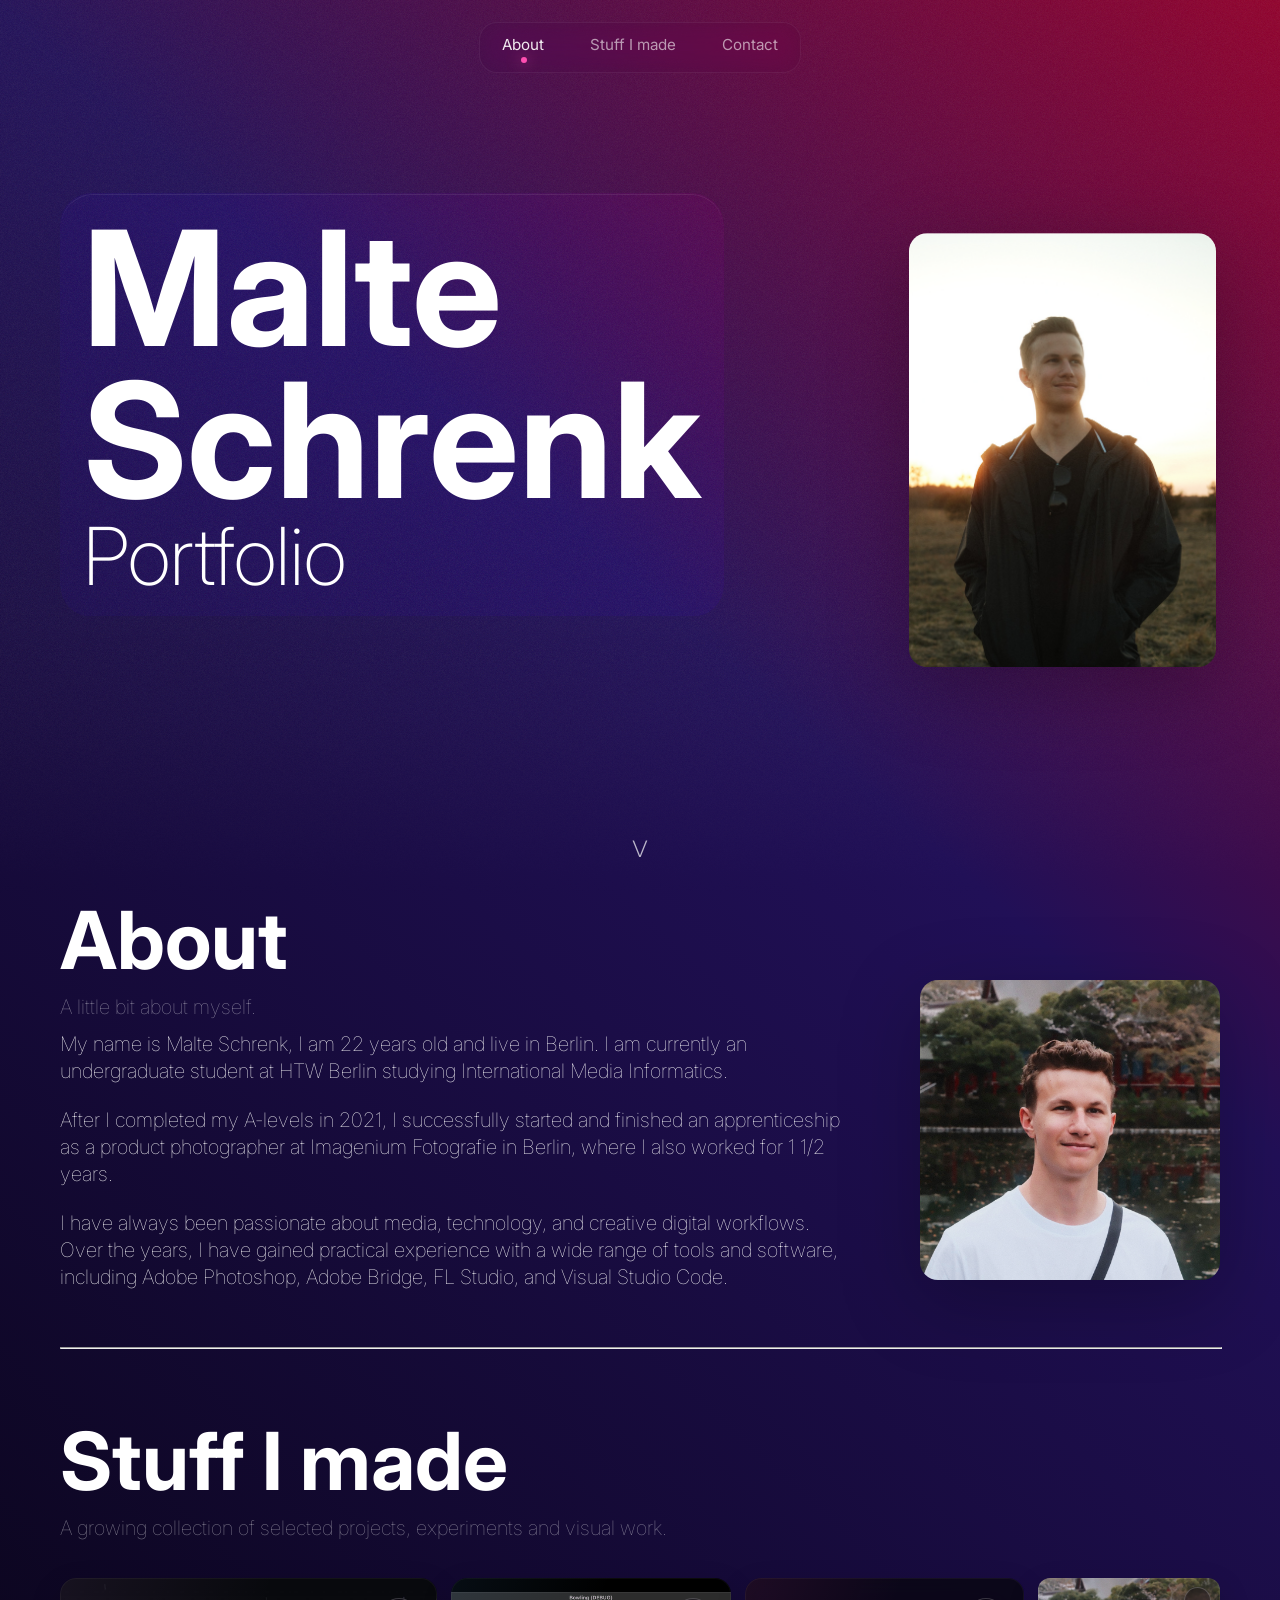
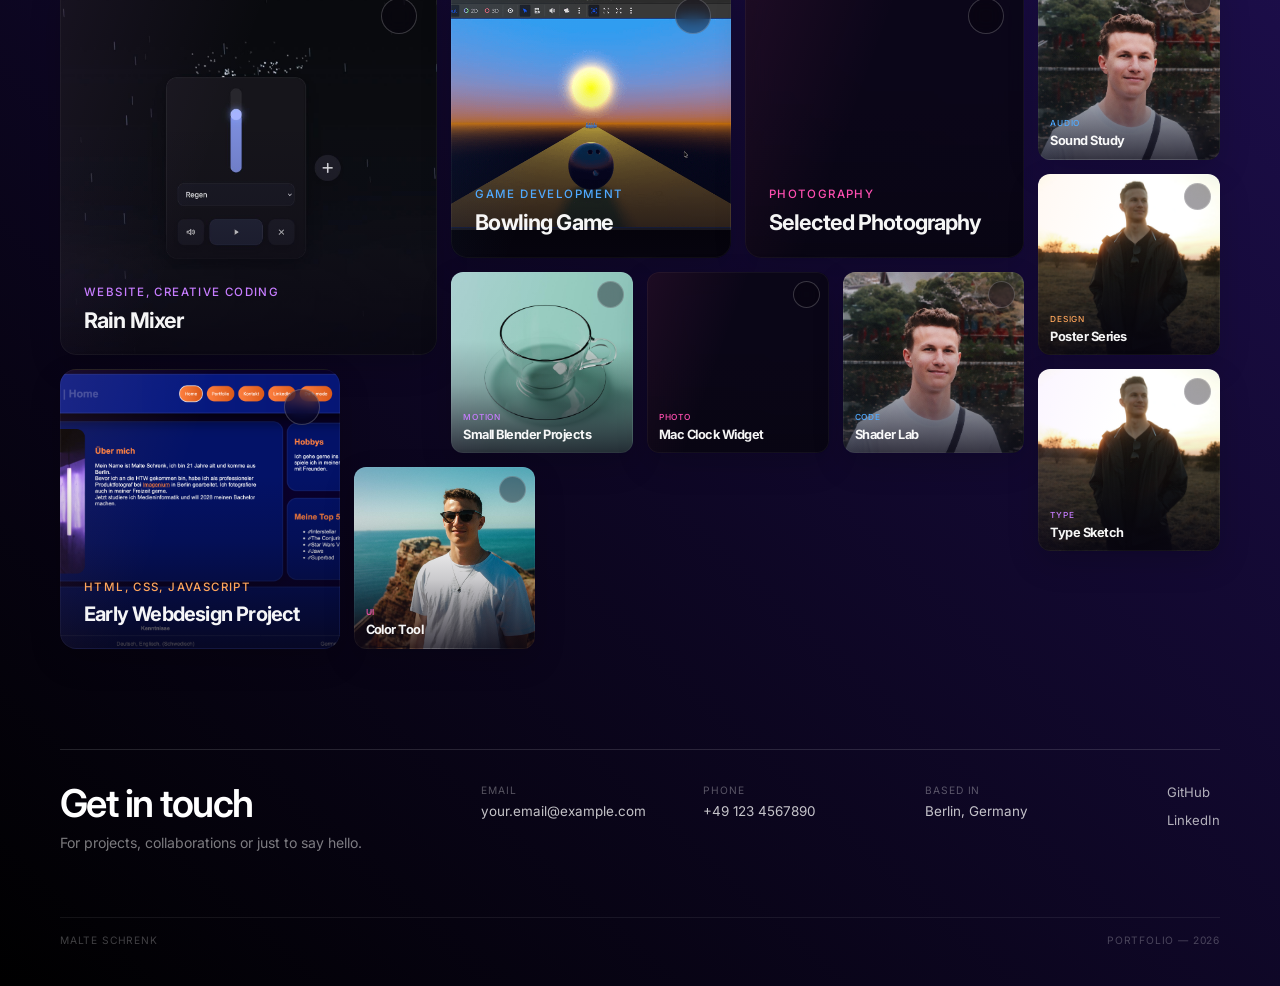
==== index.html @ 9de92edd "Update responsive portfolio and contact section" ====
<!DOCTYPE html>
<html lang="en">
<head>
    <meta charset="UTF-8">
    <meta name="viewport" content="width=device-width, initial-scale=1.0">
    <title>Malte Schrenk Portfolio</title>

    <link rel="preconnect" href="https://fonts.googleapis.com">
    <link rel="preconnect" href="https://fonts.gstatic.com" crossorigin>
    <link href="https://fonts.googleapis.com/css2?family=Inter:wght@100;200;300;400;500;700&amp;display=swap" rel="stylesheet">
    <link rel="stylesheet" href="portfoliostylesheet.css">

    <script src="https://unpkg.com/lucide@latest"></script>
    <script src="script.js" defer></script>
</head>

<body>
    <nav class="top-nav" aria-label="Main navigation">
        <a class="nav-link active" href="#about">About</a>
        <a class="nav-link" href="#work">Stuff I made</a>
        <a class="nav-link" href="#contact">Contact</a>
        <span class="nav-dot" aria-hidden="true"></span>
    </nav>
    <div class="box"></div>
    <div class="scroll-indicator">v</div>

    <header class="headliner">
        <h1>Malte Schrenk</h1>
        <h2>Portfolio</h2>
    </header>

    <main>
        <img class="hero-img" src="portfolioimage1.png" alt="Portrait of Malte Schrenk">

        <section id="about" class="about-section page-section">
            <div class="about-layout">
                <div class="about-content">
                    <h2 class="subHeadline">About</h2>
                    <div class="subtext">
                        A little bit about myself.
                    </div>

                    <div class="text">
                        <p>
                            My name is Malte Schrenk, I am 22 years old and live in Berlin. I am currently an undergraduate student at HTW Berlin studying International Media Informatics.
                        </p>

                        <p>
                            After I completed my A-levels in 2021, I successfully started and finished an apprenticeship as a product photographer at Imagenium Fotografie in Berlin, where I also worked for 1 1/2 years.
                        </p>

                        <p>
                            I have always been passionate about media, technology, and creative digital workflows. Over the years, I have gained practical experience with a wide range of tools and software, including Adobe Photoshop, Adobe Bridge, FL Studio, and Visual Studio Code.
                        </p>
                    </div>
                </div>

                <img class="subimg" src="portfolioimage2.png" alt="Another Portrait of Malte Schrenk" style="z-index: 999;">

            </div>
        </section>

        <section id="work" class="work-section page-section">
            <hr class="line">
            <div id="stuff-made" class="work-heading">
                <h2 class="subHeadline">Stuff I made</h2>
                <div class="subtext">
                    A growing collection of selected projects, experiments and visual work.
                </div>
            </div>

            <!--
                Add new panels by copying one article.
                data-importance controls the square size: featured uses 4x4 cells,
                standard and compact use 3x3 cells, micro uses 2x2.
                The project-image CSS variable sets the panel background. Separate gallery images in
                data-images with a | character. Matching per-image descriptions
                use data-captions in the same order. Optional links use data-link
                and data-link-label.
            -->
            <div class="project-grid" aria-label="Selected projects">
                <!-- USER PROJECT START: Rain Mixer -->
                <article class="project-panel project-panel--violet" data-importance="featured" tabindex="0" role="button" aria-haspopup="dialog"
                    data-title="Rain Mixer" data-category="Website, Creative Coding"
                    data-images="Projektfotos/rm1.gif|Projektfotos/rm2.png"
                    data-captions="Animated overview of the rain mixer interface.|The mixer controls for combining different ambient sound layers."
                    data-link="https://zuemmel.github.io/Rainmixer/"
                    data-link-label="Try it yourself"
                    style="--project-image: url('Projektfotos/rm3.jpg')"
                    data-detail="RainMixer is a web project I created to mix different rain and ambient sounds into personalized soundscapes. I added animated weather effects and a glass-inspired interface to create a relaxing atmosphere.
                                The project was developed with the help of AI and gave me the opportunity to experiment with web design, animations, and audio playback in the browser.">
                    <div class="project-panel__content">
                        <p class="project-panel__meta">Website, Creative Coding</p>
                        <h3>Rain Mixer</h3>
                    </div>
                    <span class="project-panel__open" aria-hidden="true"><i data-lucide="arrow-up-right"></i></span>
                </article>
                <!-- USER PROJECT END: Rain Mixer -->

                <!-- USER PROJECT START: Godot Bowling Game -->
                <article class="project-panel project-panel--blue" data-importance="standard" tabindex="0" role="button" aria-haspopup="dialog"
                    data-title="Godot Bowling Game" data-category="Game Development"
                    data-images="Projektfotos/bowling2.gif|Projektfotos/bowling3.png"
                    data-captions="The bowling prototype running in Godot.|A closer look at the scene, physics objects and environment."
                    style="--project-image: url('Projektfotos/bowling2.gif')"
                    data-detail="A small bowling game I created to get familiar with the basics of Godot, 3D physics, and GDScript. The project helped me understand how physics-based interactions work in a game engine and gave me some hands-on experience with basic game development.">
                    <div class="project-panel__content">
                        <p class="project-panel__meta">Game Development</p>
                        <h3>Bowling Game</h3>
                    </div>
                    <span class="project-panel__open" aria-hidden="true"><i data-lucide="arrow-up-right"></i></span>
                </article>
                <!-- USER PROJECT END: Godot Bowling Game -->

                <!-- USER PROJECT START: Selected Photography -->
                <article class="project-panel project-panel--rose" data-importance="standard" tabindex="0" role="button" aria-haspopup="dialog"
                    data-title="Photography" data-category="Photography"
                    data-images="projektfotos/foto1.jpg|projektfotos/foto2.jpg"
                    data-captions="Selected product photography from my professional work.|A second example showing a different lighting and retouching approach."
                    style="--project-image: url('projektfotos/foto1.jpg')"
                    data-detail="A collection of photographs I took during my apprenticeship and my time working as a full-time product photographer. The selection showcases some of my work and the experience I gained in product photography, lighting, and image editing.">
                    <div class="project-panel__content">
                        <p class="project-panel__meta">Photography</p>
                        <h3>Selected Photography</h3>
                    </div>
                    <span class="project-panel__open" aria-hidden="true"><i data-lucide="arrow-up-right"></i></span>
                </article>
                <!-- USER PROJECT END: Selected Photography -->

                <article class="project-panel project-panel--blue" data-importance="micro" tabindex="0" role="button" aria-haspopup="dialog"
                    data-title="Sound Study" data-category="Audio Experiment"
                    data-images="portfolioimage2.png|portfolioimage1.jpeg"
                    style="--project-image: url('portfolioimage2.png')"
                    data-detail="A short experimental study combining field recordings, layered textures and a minimal visual interface.">
                    <div class="project-panel__content">
                        <p class="project-panel__meta">Audio</p>
                        <h3>Sound Study</h3>
                    </div>
                    <span class="project-panel__open" aria-hidden="true"><i data-lucide="arrow-up-right"></i></span>
                </article>

                <article class="project-panel project-panel--warm" data-importance="micro" tabindex="0" role="button" aria-haspopup="dialog"
                    data-title="Poster Series" data-category="Graphic Design"
                    data-images="portfolioimage1 Kopie.jpeg|portfolioimage2.png"
                    style="--project-image: url('portfolioimage1 Kopie.jpeg')"
                    data-detail="A small poster series exploring bold typography, cropped photography and limited color palettes.">
                    <div class="project-panel__content">
                        <p class="project-panel__meta">Design</p>
                        <h3>Poster Series</h3>
                    </div>
                    <span class="project-panel__open" aria-hidden="true"><i data-lucide="arrow-up-right"></i></span>
                </article>

                <!-- USER PROJECT START: Small Blender Projects -->
                <article class="project-panel project-panel--violet" data-importance="micro" tabindex="0" role="button" aria-haspopup="dialog"
                    data-title="Small Blender Projects" data-category="Motion Design"
                    data-images="Projektfotos/blender1.jpg|Projektfotos/blender2.jpg"
                    data-captions="A glass cup study focused on modelling, materials and lighting.|A second Blender exercise created while learning the basic workflow."
                    style="--project-image: url('Projektfotos/blender1.jpg')"
                    data-detail="Two small projects I created by following YouTube tutorials to get familiar with Blender. I used them to learn the basics of 3D modeling, texturing, materials, and lighting, while gaining some first experience with rendering.">
                    <div class="project-panel__content">
                        <p class="project-panel__meta">Motion</p>
                        <h3>Small Blender Projects</h3>
                    </div>
                    <span class="project-panel__open" aria-hidden="true"><i data-lucide="arrow-up-right"></i></span>
                </article>
                <!-- USER PROJECT END: Small Blender Projects -->

                <!-- USER PROJECT START: Mac Clock Widget -->
                <article class="project-panel project-panel--rose" data-importance="micro" tabindex="0" role="button" aria-haspopup="dialog"
                    data-title="Mac Clock Widget" data-category="Coding"
                    data-images="projektfotos/pixelwidget2.gif"
                    style="--project-image: url('projektfotos/pixelwidget1.png')"
                    data-detail="A small project I started because I wanted a custom desktop clock instead of the standard macOS widget. I used AI assistance to help with most of the coding and focused mainly on customizing the design and functionality to my preferences.">
                    <div class="project-panel__content">
                        <p class="project-panel__meta">Photo</p>
                        <h3>Mac Clock Widget</h3>
                    </div>
                    <span class="project-panel__open" aria-hidden="true"><i data-lucide="arrow-up-right"></i></span>
                </article>
                <!-- USER PROJECT END: Mac Clock Widget -->

                <!-- USER PROJECT START: Early Webdesign Project -->
                <article class="project-panel project-panel--warm" data-importance="compact" tabindex="0" role="button" aria-haspopup="dialog"
                    data-title="Photography" data-category="Photography · Retouching"
                    data-images="Projektfotos/wd1.png|Projektfotos/wd2.png|Projektfotos/wd3.png"
                    data-captions="Basic HTML Website, with little Design.|Added CSS for custom Buttons, Background, Fonts and Colors.|Added Javasript Integration to include a search Bar."
                    style="--project-image: url('Projektfotos/wd3.png')"
                    data-detail="One of my first web development projects, which I used to learn the basics of HTML, CSS, and JavaScript. I started with a simple HTML page, gradually added styling with CSS, and later introduced interactive elements using JavaScript.

Looking back at the different versions shows how my understanding of web development developed over time.">
                    <div class="project-panel__content">
                        <p class="project-panel__meta">HTML, CSS, JavaScript</p>
                        <h3>Early Webdesign Project</h3>
                    </div>
                    <span class="project-panel__open" aria-hidden="true"><i data-lucide="arrow-up-right"></i></span>
                </article>
                <!-- USER PROJECT END: Early Webdesign Project -->

                <article class="project-panel project-panel--blue" data-importance="micro" tabindex="0" role="button" aria-haspopup="dialog"
                    data-title="Shader Lab" data-category="Creative Coding"
                    data-images="portfolioimage2.png|6E0D20AF-79F3-4D46-B801-9B73711D1D72.JPG"
                    style="--project-image: url('portfolioimage2.png')"
                    data-detail="Small real-time visual experiments with color, noise and procedural movement.">
                    <div class="project-panel__content"><p class="project-panel__meta">Code</p><h3>Shader Lab</h3></div>
                    <span class="project-panel__open" aria-hidden="true"><i data-lucide="arrow-up-right"></i></span>
                </article>

                <article class="project-panel project-panel--violet" data-importance="micro" tabindex="0" role="button" aria-haspopup="dialog"
                    data-title="Type Sketch" data-category="Typography"
                    data-images="portfolioimage1 Kopie.jpeg|portfolioimage1.png"
                    style="--project-image: url('portfolioimage1 Kopie.jpeg')"
                    data-detail="A quick typographic study exploring scale, spacing and expressive letterforms.">
                    <div class="project-panel__content"><p class="project-panel__meta">Type</p><h3>Type Sketch</h3></div>
                    <span class="project-panel__open" aria-hidden="true"><i data-lucide="arrow-up-right"></i></span>
                </article>

                <article class="project-panel project-panel--rose" data-importance="micro" tabindex="0" role="button" aria-haspopup="dialog"
                    data-title="Color Tool" data-category="Interface Experiment"
                    data-images="6E0D20AF-79F3-4D46-B801-9B73711D1D72.JPG|portfolioimage2.png"
                    style="--project-image: url('6E0D20AF-79F3-4D46-B801-9B73711D1D72.JPG')"
                    data-detail="A compact interface experiment for generating and comparing color combinations.">
                    <div class="project-panel__content"><p class="project-panel__meta">UI</p><h3>Color Tool</h3></div>
                    <span class="project-panel__open" aria-hidden="true"><i data-lucide="arrow-up-right"></i></span>
                </article>
            </div>
        </section>

        <dialog class="project-dialog" aria-labelledby="dialog-title">
            <button class="project-dialog__close" type="button" aria-label="Close project details">
                <i data-lucide="x"></i>
            </button>
            <div class="project-dialog__scroll">
                <div class="project-gallery">
                    <img class="project-gallery__image" src="" alt="">
                    <button class="project-gallery__button project-gallery__button--previous" type="button" aria-label="Previous image">
                        <i data-lucide="chevron-left"></i>
                    </button>
                    <button class="project-gallery__button project-gallery__button--next" type="button" aria-label="Next image">
                        <i data-lucide="chevron-right"></i>
                    </button>
                    <span class="project-gallery__counter" aria-live="polite"></span>
                </div>
                <p class="project-gallery__caption" aria-live="polite" hidden></p>
                <p class="project-dialog__meta"></p>
                <h2 id="dialog-title"></h2>
                <p class="project-dialog__description"></p>
                <a class="project-dialog__link" href="#" target="_blank" rel="noopener noreferrer" hidden>
                    <span>View project</span>
                    <i data-lucide="arrow-up-right"></i>
                </a>
                <div class="project-dialog__footer">
                    <span>Project details</span>
                    <span class="project-dialog__mark">MS — 2026</span>
                </div>
            </div>
        </dialog>

        <section id="contact" class="contact-section page-section">
            <footer class="contact-footer">
                <div class="contact-footer__intro">
                    <h2>Get in touch</h2>
                    <p>For projects, collaborations or just to say hello.</p>
                </div>

                <div class="contact-footer__details">
                    <!-- Replace the following email address and phone number. -->
                    <a href="mailto:your.email@example.com">
                        <small>Email</small>
                        <span>your.email@example.com</span>
                    </a>
                    <a href="tel:+491234567890">
                        <small>Phone</small>
                        <span>+49 123 4567890</span>
                    </a>
                    <div>
                        <small>Based in</small>
                        <span>Berlin, Germany</span>
                    </div>
                </div>

                <div class="contact-footer__socials">
                    <a href="https://github.com/zuemmel" target="_blank" rel="noopener noreferrer">
                        <i data-lucide="github"></i>
                        GitHub
                    </a>
                    <!-- Replace the placeholder URL with your LinkedIn profile. -->
                    <a href="https://www.linkedin.com/in/your-profile/" target="_blank" rel="noopener noreferrer">
                        <i data-lucide="linkedin"></i>
                        LinkedIn
                    </a>
                </div>

                <div class="contact-footer__bottom">
                    <span>Malte Schrenk</span>
                    <span>Portfolio — 2026</span>
                </div>
            </footer>
        </section>

    </main>
    <script>
        lucide.createIcons();
    </script>
</body>
</html>
---- portfoliostylesheet.css ----
html{
    overscroll-behavior-y: none;
}

body{
    margin: 0;
    padding: 0;
    min-height: 200vh;
    overflow-x: hidden;

    display: flex;
    flex-direction: column;

    font-family: 'Inter', sans-serif;

    background: #000000;
    background: linear-gradient(
        42deg,
        rgba(0, 0, 0, 1) 0%,
        rgba(33, 16, 87, 1) 69%,
        rgba(143, 0, 43, 1) 100%
    );
}

img{
    max-width: 100%;
    height: auto;
}

/* ---------- Typography ---------- */
h1{
    width: min-content;
    margin: 0;

    font-size: 10rem;
    font-weight: 700;
    line-height: 0.95;
}

h2{
    margin: 0;
    padding: 0;

    font-size: 5rem;
    font-weight: 200;
    line-height: 1;
}

/* ---------- Top Navigation ---------- */
.top-nav{
    position: fixed;
    top: 22px;
    left: 50%;
    z-index: 200;

    display: flex;
    align-items: center;
    gap: 46px;

    padding: 12px 22px 18px 22px;
    border-radius: 18px;

    background: rgba(10,10,20,0.08);
    border: 1px solid rgba(255,255,255,0.06);
    backdrop-filter: blur(14px) saturate(120%);
    -webkit-backdrop-filter: blur(14px) saturate(120%);

    transform: translateX(-50%);
}

.nav-link{
    position: relative;

    color: rgba(255,255,255,0.58);
    text-decoration: none;
    font-size: 0.95rem;
    font-weight: 400;

    transition: color 0.25s ease;
}

.nav-link:hover,
.nav-link.active{
    color: rgba(255,255,255,0.92);
}

.nav-dot{
    position: absolute;
    left: 0;
    bottom: 9px;

    width: 6px;
    height: 6px;
    border-radius: 50%;

    background: #ff4fb1;
    box-shadow: 0 0 14px rgba(255,79,177,0.70);

    transform: translateX(var(--dot-x, 0px));
    transition: transform 0.35s cubic-bezier(.2,.8,.2,1);
}

.page-section{
    scroll-margin-top: 130px;
}

/* ---------- Background Box ---------- */
.box{
    position: relative;
    z-index: 1;

    width: 100%;
    min-width: 0;
    height: 100vh;
    box-sizing: border-box;
    overflow: hidden;

    display: flex;
    align-items: center;
    justify-content: flex-end;

    padding: 0 60px;
    color: white;

    -webkit-mask-image: linear-gradient(
        to bottom,
        black 0%,
        black 68%,
        rgba(0,0,0,0.75) 80%,
        rgba(0,0,0,0.35) 91%,
        transparent 100%
    );

    mask-image: linear-gradient(
        to bottom,
        black 0%,
        black 68%,
        rgba(0,0,0,0.75) 80%,
        rgba(0,0,0,0.35) 91%,
        transparent 100%
    );
}

.box::after{
    content: "";
    position: absolute;
    inset: 0;
    pointer-events: none;

    background-image: url("data:image/svg+xml,%3Csvg viewBox='0 0 300 300' xmlns='http://www.w3.org/2000/svg'%3E%3Cfilter id='noiseFilter'%3E%3CfeTurbulence type='fractalNoise' baseFrequency='1.35' numOctaves='4' stitchTiles='stitch'/%3E%3C/filter%3E%3Crect width='100%25' height='100%25' filter='url(%23noiseFilter)'/%3E%3C/svg%3E");
    background-size: 240px 240px;

    opacity: 0.08;
    mix-blend-mode: overlay;
    filter: contrast(135%) brightness(115%);
}

/* ---------- Hero Image ---------- */
.hero-img{
    position: fixed;
    right: 5%;
    top: 50%;
    z-index: 8;

    width: min(600px, 24vw);
    height: auto;
    border-radius: 18px;

    opacity: var(--imageOpacity, 1);
    box-shadow: 0 20px 80px rgba(0,0,0,0.25);

    transform: translateY(-50%);
    pointer-events: none;
}

.subimg{
    width: min(300px, 28vw);
    height: auto;
    margin-top: 80px;
    margin-right: 60px;

    border-radius: 18px;
    box-shadow: 0 20px 80px rgba(0,0,0,0.25);
}

/* ---------- Headline ---------- */
.headliner{
    position: fixed;
    left: 60px;
    top: 45vh;
    z-index: 100;

    display: flex;
    flex-direction: column;

    width: fit-content;
    margin: 0;
    padding: 18px 22px 20px 22px;
    overflow: hidden;
    isolation: isolate;

    color: rgba(255,255,255,1);
    font-size: 500%;
    font-weight: bold;

    background: rgba(10,10,20,0);
    border: 1px solid rgba(255,255,255,0);
    border-radius: 32px;
    clip-path: inset(0 round 32px);

    backdrop-filter: blur(0px) saturate(120%);
    -webkit-backdrop-filter: blur(0px) saturate(120%);

    box-shadow:
        0 18px 60px rgba(0,0,0,0),
        inset 0 1px 0 rgba(255,255,255,0);

    opacity: 1;
    transform: translateY(-50%) scale(1);
    transform-origin: top left;
    will-change: transform;

    transition:
        background 0.35s ease,
        border 0.35s ease,
        box-shadow 0.35s ease,
        border-radius 0.35s ease,
        backdrop-filter 0.35s ease,
        -webkit-backdrop-filter 0.35s ease;
}

.headliner h1,
.headliner h2{
    text-shadow: none;
}

.headliner.scrolled{
    background: rgba(10,10,20,0.08);
    border: 1px solid rgba(255,255,255,0.06);
    border-radius: 32px;
    backdrop-filter: blur(14px) saturate(120%);
    -webkit-backdrop-filter: blur(14px) saturate(120%);
    box-shadow: none;
}

.headliner::before{
    content: "";
    position: absolute;
    inset: 0;
    border-radius: inherit;
    pointer-events: none;
    box-shadow: inset 0 1px 0 rgba(255,255,255,0.08);
}

/* ---------- About Section ---------- */
.about-layout{
    display: flex;
    align-items: flex-start;
    justify-content: space-between;
    gap: 4rem;
}

.about-content{
    flex: 1;
}

.text,
.subtext{
    position: relative;
    z-index: 1;

    max-width: 1150px;
    margin-left: 60px;

    color: rgba(255,255,255,1);
    font-size: 20px;
    font-weight: lighter;
    line-height: 1.35;
}

.subtext{
    margin-top: -8px;
    margin-bottom: 10px;
    opacity: 0.5;
}

.text p{
    margin: 0 0 22px 0;
}

.text p:last-child{
    margin-bottom: 0;
}

.subHeadline{
    position: relative;

    margin-left: 60px;
    margin-bottom: 22px;
    padding-bottom: 0;

    color: rgba(255,255,255,1);
    font-weight: bold;
}

.line{
    width: calc(100% - 120px);
    margin: 56px 60px 0 60px;
    color: rgba(255,255,255,0.32);
}

.scroll-indicator{
    position: absolute;
    bottom: 35px;
    left: 50%;
    z-index: 20;

    color: rgba(255,255,255,0.7);
    font-size: 2rem;
    font-weight: 200;

    opacity: var(--arrowOpacity, 1);
    transform: translateX(-50%);
    pointer-events: none;

    animation: floatArrow 2s ease-in-out infinite;
    transition: opacity 0.25s ease;
}

/* ---------- Category Buttons ---------- */
.work-heading{
    margin-top: 72px;
}

.project-grid{
    position: relative;
    z-index: 20;

    display: grid;
    grid-template-columns: repeat(12, minmax(0, 1fr));
    grid-auto-flow: dense;
    grid-auto-rows: 1fr;
    gap: 14px;

    margin: 36px 60px 72px 60px;
}

.project-panel{
    --panel-accent: 199, 125, 255;
    --project-position: center;

    position: relative;
    isolation: isolate;
    overflow: hidden;

    display: flex;
    flex-direction: column;
    justify-content: space-between;

    aspect-ratio: 1 / 1;
    min-width: 0;
    padding: 24px;
    box-sizing: border-box;
    border: 0;
    border-radius: 16px;

    color: rgba(255,255,255,0.96);
    background-image:
        linear-gradient(to top, rgba(8,5,18,0.78) 0%, rgba(8,5,18,0.2) 38%, transparent 62%),
        var(--project-image);
    background-color: rgba(10,7,20,0.9);
    background-position: center, var(--project-position);
    background-size: cover;
    background-repeat: no-repeat;
    box-shadow:
        0 12px 32px rgba(0,0,0,0.16),
        inset 0 0 0 1px rgba(255,255,255,0.045);
    backdrop-filter: blur(18px) saturate(130%);
    -webkit-backdrop-filter: blur(18px) saturate(130%);
    cursor: pointer;

    transition: transform 0.3s cubic-bezier(.2,.8,.2,1), box-shadow 0.3s ease;
}

.project-panel::before{
    content: "";
    position: absolute;
    z-index: -1;
    inset: 0;
    background: linear-gradient(110deg, rgba(var(--panel-accent),0.08), transparent 42%);
    opacity: 1;
    transform: none;
    transition: transform 0.5s cubic-bezier(.2,.8,.2,1);
}

.project-panel::after{
    display: none;
}

.project-panel:hover,
.project-panel:focus-visible{
    outline: none;
    transform: translateY(-6px);
    box-shadow:
        0 18px 42px rgba(0,0,0,0.24),
        inset 0 0 0 1px rgba(255,255,255,0.08);
}

.project-panel:hover::before,
.project-panel:focus-visible::before{
    transform: none;
}

.project-panel[data-importance="featured"]{
    grid-column: span 4;
    grid-row: span 4;
    padding: 24px;
}

.project-panel[data-importance="standard"]{
    grid-column: span 3;
    grid-row: span 3;
}

.project-panel[data-importance="compact"]{
    grid-column: span 3;
    grid-row: span 3;
}

.project-panel[data-importance="micro"]{
    grid-column: span 2;
    grid-row: span 2;
    padding: 12px;
    border-radius: 12px;
}

.project-panel[data-importance="micro"] .project-panel__meta{
    display: block;
    margin-bottom: 6px;
    font-size: clamp(0.52rem, 0.62vw, 0.66rem);
    letter-spacing: 0.09em;
}

.project-panel[data-importance="micro"] h3{
    max-width: calc(100% - 8px);
    font-size: clamp(0.78rem, 1vw, 1.05rem);
    line-height: 1.05;
}

.project-panel[data-importance="micro"] .project-panel__open{
    top: 9px;
    right: 9px;
    width: 25px;
    height: 25px;
}

.project-panel[data-importance="micro"] .project-panel__open svg{
    width: 13px;
    height: 13px;
}

.project-panel--blue{ --panel-accent: 80, 170, 255; }
.project-panel--rose{ --panel-accent: 255, 79, 177; }
.project-panel--warm{ --panel-accent: 255, 166, 92; }

.project-panel__top,
.project-panel__open{
    display: flex;
    align-items: center;
    justify-content: space-between;
}

.project-panel__icon{
    display: grid;
    place-items: center;
    width: 48px;
    height: 48px;
    border: 1px solid rgba(255,255,255,0.13);
    border-radius: 15px;
    background: rgba(0,0,0,0.13);
}

.project-panel__icon svg{
    width: 23px;
    color: rgb(var(--panel-accent));
    stroke-width: 1.7;
}

.project-panel__index{
    align-self: flex-start;
    color: rgba(255,255,255,0.35);
    font-size: 0.75rem;
    letter-spacing: 0.14em;
}

.project-panel__content{
    position: relative;
    z-index: 2;
    margin-top: auto;
}

.project-panel__meta{
    margin: 0 0 10px 0;
    color: rgb(var(--panel-accent));
    font-size: 0.72rem;
    font-weight: 500;
    letter-spacing: 0.12em;
    text-transform: uppercase;
}

.project-panel h3{
    max-width: 700px;
    margin: 0;
    font-size: clamp(1.35rem, 1.65vw, 2.2rem);
    line-height: 1.02;
    letter-spacing: -0.04em;
}

.project-panel[data-importance="compact"] h3{
    font-size: clamp(1.25rem, 1.5vw, 1.85rem);
}

.project-panel__description{
    max-width: 560px;
    margin: 10px 0 0 0;
    color: rgba(255,255,255,0.62);
    font-size: 1rem;
    line-height: 1.45;
    display: -webkit-box;
    overflow: hidden;
    -webkit-box-orient: vertical;
    -webkit-line-clamp: 2;
}

.project-panel__open{
    position: absolute;
    z-index: 2;
    right: 20px;
    top: 20px;
    justify-content: center;
    gap: 8px;
    margin-top: 0;
    width: 34px;
    height: 34px;
    border: 1px solid rgba(255,255,255,0.2);
    border-radius: 50%;
    background: rgba(8,5,18,0.38);
    backdrop-filter: blur(8px);
    color: rgba(255,255,255,0.7);
    font-size: 0.85rem;
}

.project-panel__open svg{
    width: 17px;
    height: 17px;
    transition: transform 0.25s ease;
}

.project-panel:hover .project-panel__open svg{
    transform: translate(3px,-3px);
}

/* ---------- Project Detail Dialog ---------- */
.project-dialog{
    width: min(820px, calc(100% - 40px));
    max-height: none;
    padding: 22px;
    box-sizing: border-box;
    border: 1px solid rgba(255,255,255,0.18);
    border-radius: 28px;
    color: white;
    background: rgba(18,12,35,0.9);
    box-shadow: 0 30px 100px rgba(0,0,0,0.55), inset 0 1px 0 rgba(255,255,255,0.1);
    backdrop-filter: blur(28px) saturate(135%);
    -webkit-backdrop-filter: blur(28px) saturate(135%);
    overflow: visible;
}

.project-dialog[open]{
    animation: dialogIn 0.25s cubic-bezier(.2,.8,.2,1);
}

.project-dialog::backdrop{
    background: rgba(0,0,0,0.68);
    backdrop-filter: blur(7px);
}

.project-dialog__scroll{
    max-height: calc(92vh - 44px);
    overflow-y: auto;
    overscroll-behavior: contain;
    scrollbar-width: thin;
    scrollbar-color: rgba(255,255,255,0.2) transparent;
}

.project-dialog__close{
    position: fixed;
    top: 24px;
    right: 24px;
    z-index: 10;
    display: grid;
    place-items: center;
    width: 42px;
    height: 42px;
    padding: 0;
    border: 1px solid rgba(255,255,255,0.12);
    border-radius: 50%;
    color: white;
    background: rgba(18,12,35,0.82);
    box-shadow: 0 10px 30px rgba(0,0,0,0.28), inset 0 0 0 1px rgba(255,255,255,0.05);
    backdrop-filter: blur(16px);
    -webkit-backdrop-filter: blur(16px);
    cursor: pointer;
}

.project-dialog__close svg{ width: 20px; }

.project-gallery{
    position: relative;
    isolation: isolate;
    overflow: hidden;
    aspect-ratio: 16 / 9;
    margin-bottom: 28px;
    border-radius: 18px;
    background: rgba(0,0,0,0.28);
}

.project-gallery::before{
    content: "";
    position: absolute;
    z-index: -1;
    inset: -20px;
    background-image: var(--gallery-image);
    background-position: center;
    background-size: cover;
    filter: blur(18px) brightness(0.62);
    transform: scale(1.08);
}

.project-gallery__image{
    position: relative;
    z-index: 1;
    width: 100%;
    height: 100%;
    display: block;
    object-fit: contain;
    background: transparent;
}

.project-gallery__button{
    position: absolute;
    z-index: 2;
    top: 50%;
    display: grid;
    place-items: center;
    width: 42px;
    height: 42px;
    padding: 0;
    border: 1px solid rgba(255,255,255,0.2);
    border-radius: 50%;
    color: white;
    background: rgba(10,8,20,0.64);
    backdrop-filter: blur(10px);
    cursor: pointer;
    transform: translateY(-50%);
}

.project-gallery__button--previous{ left: 14px; }
.project-gallery__button--next{ right: 14px; }
.project-gallery__button svg{ width: 20px; }

.project-gallery__counter{
    position: absolute;
    z-index: 2;
    right: 14px;
    bottom: 14px;
    padding: 7px 10px;
    border-radius: 20px;
    color: rgba(255,255,255,0.85);
    background: rgba(10,8,20,0.64);
    backdrop-filter: blur(10px);
    font-size: 0.75rem;
}

.project-dialog__meta{
    margin: 0 26px 12px 4px;
    color: #c77dff;
    font-size: 0.75rem;
    letter-spacing: 0.12em;
    text-transform: uppercase;
}

.project-gallery__caption{
    margin: -14px 4px 26px 4px;
    color: rgba(255,255,255,0.58);
    font-size: 0.9rem;
    font-weight: 300;
    line-height: 1.5;
}

.project-gallery__caption[hidden]{
    display: none;
}

.project-dialog h2{
    margin: 0 4px 18px 4px;
    font-size: clamp(2.2rem, 5vw, 3.8rem);
    font-weight: 700;
    letter-spacing: -0.05em;
}

.project-dialog__description{
    margin: 0 4px;
    color: rgba(255,255,255,0.7);
    font-size: 1.08rem;
    line-height: 1.65;
}

.project-dialog__link{
    display: inline-flex;
    align-items: center;
    gap: 8px;
    margin: 24px 4px 0 4px;
    padding: 11px 15px;
    border-radius: 12px;
    color: white;
    background: rgba(255,255,255,0.08);
    box-shadow: inset 0 0 0 1px rgba(255,255,255,0.12);
    text-decoration: none;
    font-size: 0.88rem;
    transition: background 0.2s ease, transform 0.2s ease;
}

.project-dialog__link[hidden]{
    display: none;
}

.project-dialog__link:hover,
.project-dialog__link:focus-visible{
    background: rgba(255,255,255,0.14);
    transform: translateY(-2px);
}

.project-dialog__link svg{
    width: 16px;
    height: 16px;
}

.project-dialog__footer{
    display: flex;
    justify-content: space-between;
    margin: 34px 4px 4px 4px;
    padding-top: 18px;
    border-top: 1px solid rgba(255,255,255,0.1);
    color: rgba(255,255,255,0.35);
    font-size: 0.72rem;
    letter-spacing: 0.08em;
    text-transform: uppercase;
}

.category-buttons{
    position: relative;
    z-index: 20;

    display: grid;
    grid-template-columns: repeat(3, minmax(0, 1fr));
    gap: 32px;
    align-items: stretch;
    justify-items: stretch;

    width: auto;
    margin: 48px 60px 0 60px;
    box-sizing: border-box;
}

.button{
    position: relative;
    z-index: 1;

    display: flex;
    flex-direction: column;
    align-items: flex-start;
    justify-content: space-between;

    width: auto;
    min-width: 0;
    min-height: 230px;
    box-sizing: border-box;
    padding: 36px;

    color: rgba(255,255,255,0.92);
    text-decoration: none;

    background: rgba(255,255,255,0.045);
    border: 1px solid rgba(255,255,255,0.14);
    border-radius: 18px;
    backdrop-filter: blur(18px) saturate(130%);
    -webkit-backdrop-filter: blur(18px) saturate(130%);
    box-shadow: inset 0 1px 0 rgba(255,255,255,0.08);

    cursor: pointer;

    transition:
        transform 0.25s ease,
        background 0.25s ease,
        border 0.25s ease,
        box-shadow 0.25s ease;
}

.button:hover{
    background: rgba(255,255,255,0.075);
    border-color: rgba(255,255,255,0.22);
    box-shadow:
        0 20px 60px rgba(0,0,0,0.12),
        inset 0 1px 0 rgba(255,255,255,0.12);

    transform: translateY(-6px);
}

.button svg{
    width: 50px;
    height: 50px;

    color: #c77dff;
    opacity: 1;
    stroke-width: 1.8;
}

.button h3{
    max-width: 100%;
    margin: 38px 0 10px 0;

    font-size: 2rem;
    line-height: 1;
    overflow-wrap: break-word;
}

.button p{
    max-width: 100%;
    margin: 0;

    color: rgba(255,255,255,0.72);
    font-size: 1.05rem;
    font-weight: 300;
    line-height: 1.45;
}

.arrow{
    align-self: flex-end;

    color: rgba(255,255,255,0.9);
    font-family: 'Franklin Gothic Medium', 'Arial Narrow', Arial, sans-serif;
    font-size: 2.2rem;
    font-weight: 300;
}

/* ---------- Contact Section ---------- */
.contact-section{
    margin-top: 120px;
    padding-bottom: 140px;
}

.contact-grid{
    display: grid;
    grid-template-columns: minmax(0, 1.35fr) minmax(300px, 0.65fr);
    gap: 18px;
    margin: 42px 60px 0 60px;
}

.contact-card,
.contact-profile,
.contact-note{
    border-radius: 18px;
    background: rgba(255,255,255,0.045);
    box-shadow: inset 0 0 0 1px rgba(255,255,255,0.09);
    backdrop-filter: blur(18px) saturate(125%);
    -webkit-backdrop-filter: blur(18px) saturate(125%);
}

.contact-card--intro{
    min-height: 410px;
    padding: 38px;
    box-sizing: border-box;
}

.contact-status{
    display: flex;
    align-items: center;
    gap: 9px;
    color: rgba(255,255,255,0.52);
    font-size: 0.75rem;
    letter-spacing: 0.06em;
    text-transform: uppercase;
}

.contact-status__dot{
    width: 7px;
    height: 7px;
    border-radius: 50%;
    background: #72e6a1;
    box-shadow: 0 0 12px rgba(114,230,161,0.65);
}

.contact-card h3{
    max-width: 760px;
    margin: 64px 0 20px 0;
    color: white;
    font-size: clamp(2.2rem, 4vw, 4.5rem);
    line-height: 0.98;
    letter-spacing: -0.05em;
}

.contact-card > p{
    max-width: 650px;
    margin: 0;
    color: rgba(255,255,255,0.58);
    font-size: 1rem;
    line-height: 1.55;
}

.contact-details{
    display: flex;
    flex-wrap: wrap;
    gap: 16px 34px;
    margin-top: 52px;
}

.contact-details a,
.contact-detail{
    display: flex;
    align-items: center;
    gap: 12px;
    color: rgba(255,255,255,0.86);
    text-decoration: none;
    font-size: 0.9rem;
}

.contact-details svg,
.contact-note > svg{
    width: 20px;
    color: #c77dff;
    stroke-width: 1.7;
}

.contact-details span,
.contact-detail span{
    display: flex;
    flex-direction: column;
    gap: 3px;
}

.contact-details small,
.contact-profile small,
.contact-note small{
    color: rgba(255,255,255,0.36);
    font-size: 0.68rem;
    font-weight: 400;
    letter-spacing: 0.08em;
    text-transform: uppercase;
}

.contact-profiles{
    display: grid;
    grid-template-rows: 1fr 1fr auto;
    gap: 18px;
}

.contact-profile{
    display: flex;
    align-items: center;
    min-height: 130px;
    padding: 24px;
    box-sizing: border-box;
    color: white;
    text-decoration: none;
    transition: transform 0.25s ease, background 0.25s ease, box-shadow 0.25s ease;
}

.contact-profile:hover,
.contact-profile:focus-visible{
    outline: none;
    background: rgba(255,255,255,0.075);
    box-shadow: inset 0 0 0 1px rgba(255,255,255,0.15), 0 16px 36px rgba(0,0,0,0.14);
    transform: translateY(-4px);
}

.contact-profile__icon{
    display: grid;
    place-items: center;
    flex: 0 0 auto;
    width: 46px;
    height: 46px;
    margin-right: 16px;
    border-radius: 14px;
    color: #c77dff;
    background: rgba(255,255,255,0.055);
    box-shadow: inset 0 0 0 1px rgba(255,255,255,0.09);
}

.contact-profile__icon svg{
    width: 22px;
    stroke-width: 1.8;
}

.contact-profile__text{
    display: flex;
    flex-direction: column;
    gap: 5px;
}

.contact-profile strong{
    font-size: 1.15rem;
    font-weight: 500;
}

.contact-profile__arrow{
    width: 19px;
    margin-left: auto;
    color: rgba(255,255,255,0.5);
    transition: transform 0.25s ease;
}

.contact-profile:hover .contact-profile__arrow{
    transform: translate(3px,-3px);
}

.contact-note{
    display: flex;
    align-items: center;
    gap: 13px;
    padding: 18px 22px;
}

.contact-note p{
    display: flex;
    flex-direction: column;
    gap: 4px;
    margin: 0;
    color: rgba(255,255,255,0.68);
    font-size: 0.82rem;
}

.site-footer{
    display: flex;
    justify-content: space-between;
    margin: 72px 60px 0 60px;
    padding-top: 18px;
    border-top: 1px solid rgba(255,255,255,0.1);
    color: rgba(255,255,255,0.3);
    font-size: 0.7rem;
    letter-spacing: 0.08em;
    text-transform: uppercase;
}

/* ---------- Compact Contact Footer ---------- */
.contact-section{
    margin: 100px 60px 0 60px;
    padding: 0 0 40px 0;
}

.contact-footer{
    display: grid;
    grid-template-columns: minmax(220px, 1.2fr) minmax(420px, 2fr) auto;
    gap: 36px;
    align-items: start;
    padding-top: 34px;
    border-top: 1px solid rgba(255,255,255,0.13);
    color: white;
}

.contact-footer__intro h2{
    margin: 0 0 10px 0;
    font-size: clamp(1.8rem, 3vw, 2.8rem);
    font-weight: 600;
    letter-spacing: -0.04em;
}

.contact-footer__intro p{
    max-width: 310px;
    margin: 0;
    color: rgba(255,255,255,0.48);
    font-size: 0.88rem;
    line-height: 1.5;
}

.contact-footer__details{
    display: grid;
    grid-template-columns: repeat(3, minmax(0, 1fr));
    gap: 24px;
}

.contact-footer__details a,
.contact-footer__details > div{
    display: flex;
    flex-direction: column;
    gap: 7px;
    min-width: 0;
    color: rgba(255,255,255,0.76);
    text-decoration: none;
    font-size: 0.84rem;
}

.contact-footer small{
    color: rgba(255,255,255,0.32);
    font-size: 0.64rem;
    letter-spacing: 0.09em;
    text-transform: uppercase;
}

.contact-footer__details span{
    overflow-wrap: anywhere;
}

.contact-footer__details a:hover,
.contact-footer__details a:focus-visible{
    color: white;
}

.contact-footer__socials{
    display: flex;
    flex-direction: column;
    gap: 12px;
}

.contact-footer__socials a{
    display: flex;
    align-items: center;
    gap: 8px;
    color: rgba(255,255,255,0.68);
    text-decoration: none;
    font-size: 0.82rem;
    transition: color 0.2s ease, transform 0.2s ease;
}

.contact-footer__socials a:hover,
.contact-footer__socials a:focus-visible{
    color: white;
    transform: translateX(3px);
}

.contact-footer__socials svg{
    width: 17px;
    height: 17px;
    stroke-width: 1.7;
}

.contact-footer__bottom{
    grid-column: 1 / -1;
    display: flex;
    justify-content: space-between;
    margin-top: 28px;
    padding-top: 16px;
    border-top: 1px solid rgba(255,255,255,0.07);
    color: rgba(255,255,255,0.25);
    font-size: 0.64rem;
    letter-spacing: 0.08em;
    text-transform: uppercase;
}

/* ---------- Subpages ---------- */
.subpage{
    min-height: 100vh;
    padding-top: 180px;
}

.subpage-hero{
    max-width: 900px;
    margin: 0 60px 80px 60px;
}

/* ---------- Project Cards ---------- */
.project-overview{
    display: grid;
    grid-template-columns: repeat(3, minmax(0, 1fr));
    gap: 32px;

    margin: 0 60px 120px 60px;
}

.project-card{
    min-height: 320px;
    padding: 36px;
    border-radius: 24px;

    display: flex;
    flex-direction: column;

    background: rgba(255,255,255,0.045);
    border: 1px solid rgba(255,255,255,0.12);
    backdrop-filter: blur(18px) saturate(130%);
    -webkit-backdrop-filter: blur(18px) saturate(130%);
    box-shadow: inset 0 1px 0 rgba(255,255,255,0.08);

    transition:
        transform 0.25s ease,
        background 0.25s ease,
        border 0.25s ease,
        box-shadow 0.25s ease;
}

.project-card:hover{
    background: rgba(255,255,255,0.07);
    border-color: rgba(255,255,255,0.22);
    box-shadow:
        0 20px 60px rgba(0,0,0,0.18),
        inset 0 1px 0 rgba(255,255,255,0.12);

    transform: translateY(-8px);
}

.project-top{
    display: flex;
    align-items: center;
    justify-content: space-between;

    margin-bottom: 48px;
}

.project-top svg{
    width: 42px;
    height: 42px;

    color: #c77dff;
    stroke-width: 1.8;
}

.project-tag{
    color: rgba(255,255,255,0.45);
    font-size: 0.9rem;
    font-weight: 500;
}

.project-card h2{
    margin-bottom: 18px;

    color: rgba(255,255,255,0.96);
    font-size: 2.3rem;
    font-weight: 700;
}

.project-card p{
    margin-bottom: auto;

    color: rgba(255,255,255,0.68);
    font-size: 1.05rem;
    line-height: 1.5;
}

.project-button{
    display: inline-flex;
    align-items: center;
    justify-content: center;

    width: fit-content;
    margin-top: 42px;
    padding: 12px 18px;
    border-radius: 14px;

    color: white;
    text-decoration: none;
    font-size: 0.95rem;

    background: rgba(255,255,255,0.05);
    border: 1px solid rgba(255,255,255,0.12);

    cursor: pointer;

    transition:
        background 0.2s ease,
        border 0.2s ease,
        transform 0.2s ease;
}

.project-button:hover{
    background: rgba(255,255,255,0.1);
    border-color: rgba(255,255,255,0.22);
    transform: translateY(-2px);
}

/* ---------- Home Button ---------- */
.home-button{
    position: fixed;
    top: 28px;
    left: 60px;
    z-index: 300;

    display: flex;
    align-items: center;
    justify-content: center;

    width: 52px;
    height: 52px;
    border-radius: 16px;

    color: rgba(255,255,255,0.9);
    text-decoration: none;

    background: rgba(255,255,255,0.045);
    border: 1px solid rgba(255,255,255,0.1);
    backdrop-filter: blur(18px) saturate(130%);
    -webkit-backdrop-filter: blur(18px) saturate(130%);
    box-shadow: inset 0 1px 0 rgba(255,255,255,0.08);

    transition:
        transform 0.25s ease,
        background 0.25s ease,
        border 0.25s ease;
}

.home-button:hover{
    background: rgba(255,255,255,0.08);
    border-color: rgba(255,255,255,0.18);
    transform: translateY(-4px);
}

.home-button svg{
    width: 24px;
    height: 24px;
    stroke-width: 2;
}

/* ---------- Responsive ---------- */
@media (max-width: 1200px){
    .headliner{
        left: 40px;
    }

    .headliner h1{
        font-size: 8rem;
    }

    .headliner h2{
        font-size: 4.25rem;
    }

    .hero-img{
        right: 4%;
        width: min(440px, 28vw);
    }

    .about-layout{
        gap: 2.5rem;
    }
}

@media (max-width: 1000px){
    .project-overview{
        grid-template-columns: 1fr;
    }

    .project-grid{
        grid-template-columns: repeat(9, minmax(0, 1fr));
    }

    .text,
    .subtext{
        max-width: 760px;
    }
}

@media (max-width: 900px){
    body{
        min-height: 100vh;
    }

    .top-nav{
        width: auto;
        max-width: calc(100% - 32px);
        gap: clamp(18px, 5vw, 36px);
        justify-content: center;
        padding: 12px 18px 19px 18px;
        box-sizing: border-box;
    }

    .nav-link{
        font-size: 0.88rem;
    }

    .box{
        height: 100svh;
        min-height: 680px;
        padding: 0 32px;
    }

    .headliner{
        left: 32px;
        top: 42vh;
        max-width: calc(100vw - 64px);
        padding: 16px 18px 18px 18px;
        border-radius: 26px;
        clip-path: inset(0 round 26px);
    }

    .headliner h1{
        font-size: clamp(4rem, 12vw, 6rem);
    }

    .headliner h2{
        font-size: clamp(2.2rem, 6.5vw, 3.25rem);
    }

    .hero-img{
        right: 32px;
        top: 59%;
        width: min(270px, 30vw);
        max-height: 44svh;
        object-fit: cover;
    }

    .about-layout{
        flex-direction: column;
        gap: 0;
    }

    .about-content{
        width: 100%;
    }

    .subHeadline,
    .text,
    .subtext{
        margin-left: 32px;
        margin-right: 32px;
    }

    .subHeadline{
        font-size: clamp(3.2rem, 10vw, 5rem);
    }

    .text,
    .subtext{
        max-width: 720px;
        font-size: 18px;
    }

    .subimg{
        align-self: flex-end;
        width: min(360px, calc(100% - 64px));
        margin: 48px 32px 0 32px;
    }

    .line{
        width: calc(100% - 64px);
        margin-left: 32px;
        margin-right: 32px;
    }

    .category-buttons{
        grid-template-columns: 1fr;
        margin: 32px 32px 0 32px;
    }

    .work-heading{
        margin-top: 52px;
    }

    .project-grid{
        grid-template-columns: repeat(8, minmax(0, 1fr));
        gap: 12px;
        margin: 32px 32px 64px 32px;
    }

    .project-panel[data-importance]{
        min-height: 0;
        padding: 20px;
    }

    .project-panel[data-importance="compact"]{
        min-height: 0;
    }

    .project-dialog{
        width: calc(100% - 24px);
        padding: 14px;
    }

    .project-gallery{
        margin-bottom: 22px;
        border-radius: 18px;
    }

    .contact-section{
        margin-top: 88px;
        padding-bottom: 100px;
    }

    .contact-grid{
        grid-template-columns: 1fr;
        margin: 36px 32px 0 32px;
    }

    .contact-card--intro{
        min-height: 0;
    }

    .contact-profiles{
        grid-template-columns: repeat(2, minmax(0, 1fr));
        grid-template-rows: auto auto;
    }

    .contact-note{
        grid-column: 1 / -1;
    }

    .site-footer{
        margin-left: 32px;
        margin-right: 32px;
    }
}

@media (max-width: 620px){
    .top-nav{
        top: 12px;
        width: auto;
        max-width: calc(100% - 20px);
        gap: clamp(12px, 4vw, 20px);
        padding: 12px 14px 20px 14px;
        border-radius: 15px;
    }

    .nav-link{
        white-space: nowrap;
        font-size: 0.78rem;
    }

    .nav-dot{
        bottom: 7px;
        width: 5px;
        height: 5px;
    }

    .page-section{
        scroll-margin-top: 96px;
    }

    .box{
        min-height: 600px;
        padding: 0 16px;
    }

    .headliner{
        left: 16px;
        top: 37vh;
        max-width: calc(100vw - 32px);
        padding: 12px 14px 14px 14px;
        border-radius: 22px;
        clip-path: inset(0 round 22px);
    }

    .headliner h1{
        font-size: clamp(3.1rem, 17vw, 5.2rem);
    }

    .headliner h2{
        font-size: clamp(1.8rem, 9vw, 2.7rem);
    }

    .hero-img{
        right: 16px;
        top: 68%;
        width: min(170px, 40vw);
        max-height: 38svh;
        border-radius: 14px;
    }

    .scroll-indicator{
        bottom: 20px;
        font-size: 1.5rem;
    }

    .subHeadline,
    .text,
    .subtext{
        margin-left: 16px;
        margin-right: 16px;
    }

    .subHeadline{
        margin-bottom: 16px;
        font-size: clamp(2.5rem, 13vw, 3.8rem);
    }

    .text,
    .subtext{
        font-size: 16px;
        line-height: 1.5;
    }

    .subtext{
        margin-top: -5px;
    }

    .subimg{
        width: calc(100% - 32px);
        margin: 36px 16px 0 16px;
        border-radius: 14px;
    }

    .line{
        width: calc(100% - 32px);
        margin: 42px 16px 0 16px;
    }

    .work-heading{
        margin-top: 40px;
    }

    .project-grid{
        grid-template-columns: repeat(6, minmax(0, 1fr));
        gap: 8px;
        margin: 24px 16px 52px 16px;
    }

    .project-panel[data-importance="featured"]{
        grid-column: span 4;
        grid-row: span 4;
    }

    .project-panel[data-importance="standard"],
    .project-panel[data-importance="compact"]{
        grid-column: span 3;
        grid-row: span 3;
    }

    .project-panel[data-importance="micro"]{
        grid-column: span 2;
        grid-row: span 2;
    }

    .project-panel__meta{
        font-size: 0.62rem;
    }

    .project-panel[data-importance]{
        padding: 14px;
        border-radius: 13px;
    }

    .project-panel[data-importance="micro"]{
        padding: 10px;
        border-radius: 11px;
    }

    .project-panel__open{
        top: 12px;
        right: 12px;
        width: 30px;
        height: 30px;
    }

    .project-dialog{
        width: calc(100% - 12px);
        max-height: none;
        padding: 10px;
        border-radius: 20px;
    }

    .project-dialog__scroll{
        max-height: calc(100svh - 120px);
    }

    .project-dialog__close{
        top: 10px;
        right: 10px;
        width: 38px;
        height: 38px;
    }

    .project-gallery{
        aspect-ratio: 4 / 3;
        margin-bottom: 18px;
        border-radius: 14px;
    }

    .project-gallery__button{
        width: 36px;
        height: 36px;
    }

    .project-dialog h2{
        font-size: clamp(2rem, 12vw, 3rem);
    }

    .project-dialog__description{
        font-size: 0.96rem;
        line-height: 1.55;
    }

    .project-dialog__footer{
        gap: 16px;
        font-size: 0.62rem;
    }

    .contact-section{
        margin-top: 72px;
        padding-bottom: 72px;
    }

    .contact-grid{
        gap: 12px;
        margin: 28px 16px 0 16px;
    }

    .contact-card--intro{
        padding: 24px;
        border-radius: 15px;
    }

    .contact-card h3{
        margin-top: 42px;
        font-size: clamp(2rem, 10vw, 3rem);
    }

    .contact-details{
        flex-direction: column;
        gap: 18px;
        margin-top: 38px;
    }

    .contact-profiles{
        grid-template-columns: 1fr;
        grid-template-rows: auto;
        gap: 12px;
    }

    .contact-profile{
        min-height: 106px;
        padding: 20px;
        border-radius: 15px;
    }

    .contact-note{
        grid-column: auto;
        border-radius: 15px;
    }

    .site-footer{
        margin: 52px 16px 0 16px;
    }
}

@media (max-width: 420px){
    .project-grid{
        grid-template-columns: repeat(4, minmax(0, 1fr));
    }

    .project-panel[data-importance="featured"]{
        grid-column: span 4;
        grid-row: span 4;
    }

    .project-panel[data-importance="standard"],
    .project-panel[data-importance="compact"],
    .project-panel[data-importance="micro"]{
        grid-column: span 2;
        grid-row: span 2;
    }

    .project-panel[data-importance="micro"] h3{
        font-size: 0.82rem;
    }

    .project-panel[data-importance="micro"] .project-panel__meta{
        font-size: 0.5rem;
    }
}

@media (max-height: 700px) and (min-width: 700px){
    .box{
        min-height: 560px;
    }

    .headliner{
        top: 50vh;
    }

    .headliner h1{
        font-size: 5.5rem;
    }

    .headliner h2{
        font-size: 3rem;
    }

    .hero-img{
        width: auto;
        max-width: 28vw;
        max-height: 62vh;
    }
}

@media (max-width: 900px){
    .contact-section{
        margin: 72px 32px 0 32px;
        padding-bottom: 32px;
    }

    .contact-footer{
        grid-template-columns: 1fr;
        gap: 26px;
    }

    .contact-footer__details{
        max-width: 720px;
    }

    .contact-footer__socials{
        flex-direction: row;
        gap: 24px;
    }
}

@media (max-width: 620px){
    .contact-section{
        margin: 58px 16px 0 16px;
        padding-bottom: 24px;
    }

    .contact-footer{
        gap: 24px;
        padding-top: 26px;
    }

    .contact-footer__details{
        grid-template-columns: 1fr;
        gap: 18px;
    }

    .contact-footer__bottom{
        margin-top: 12px;
    }
}

/* ---------- Animations ---------- */
@keyframes floatArrow{
    0%{
        transform: translateX(-50%) translateY(0px);
    }

    50%{
        transform: translateX(-50%) translateY(10px);
    }

    100%{
        transform: translateX(-50%) translateY(0px);
    }
}

@keyframes dialogIn{
    from{ opacity: 0; }
    to{ opacity: 1; }
}

@media (prefers-reduced-motion: reduce){
    .project-panel,
    .project-panel::before,
    .project-panel__open svg,
    .project-dialog[open]{
        animation: none;
        transition: none;
    }
}
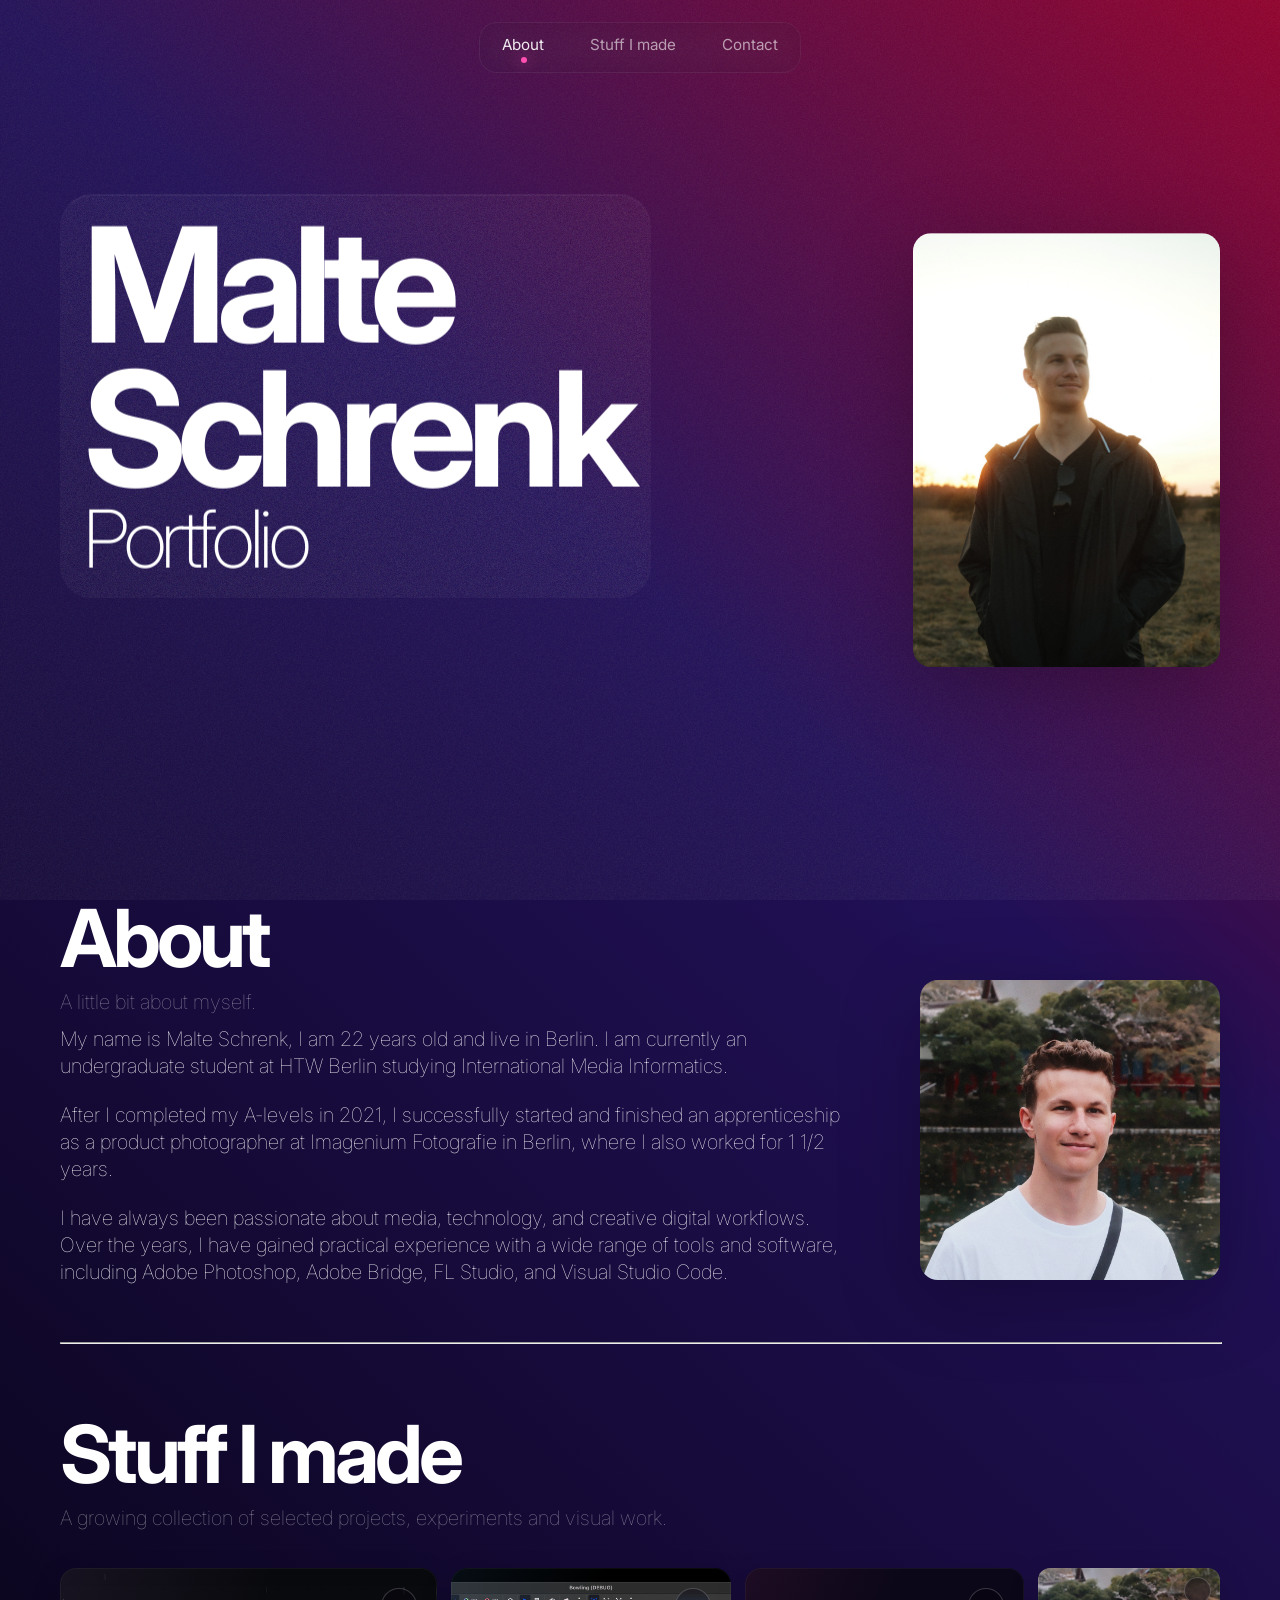
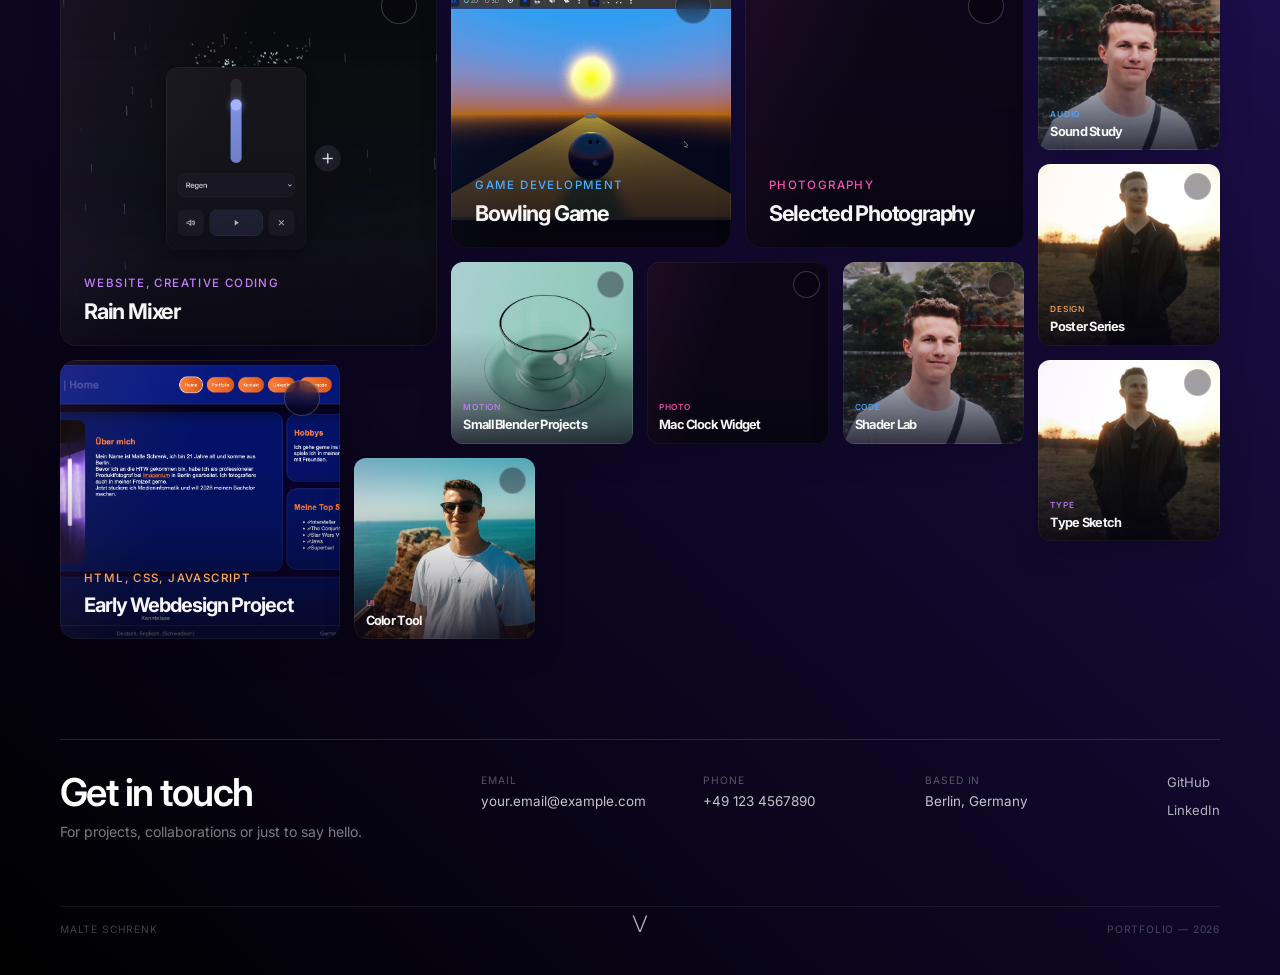
==== commit e6bd9f91: "aenderungen an der Website" ====
--- a/index.html
+++ b/index.html
@@ -103,7 +103,7 @@
                     data-images="Projektfotos/bowling2.gif|Projektfotos/bowling3.png"
                     data-captions="The bowling prototype running in Godot.|A closer look at the scene, physics objects and environment."
                     style="--project-image: url('Projektfotos/bowling2.gif')"
-                    data-detail="A small bowling game I created to get familiar with the basics of Godot, 3D physics, and GDScript. The project helped me understand how physics-based interactions work in a game engine and gave me some hands-on experience with basic game development.">
+                    data-detail="A small bowling game I created to get familiar with the basics of Godot, 3D physics, and GDScript. The project helped me understand how physics-based interactions work in a game engine and gave me some hands-on experience with basic game development. By pressing the Forward key a Bar goes up and down and you have to release at the right moment to send the ball off with maximum velocity">
                     <div class="project-panel__content">
                         <p class="project-panel__meta">Game Development</p>
                         <h3>Bowling Game</h3>
@@ -115,8 +115,8 @@
                 <!-- USER PROJECT START: Selected Photography -->
                 <article class="project-panel project-panel--rose" data-importance="standard" tabindex="0" role="button" aria-haspopup="dialog"
                     data-title="Photography" data-category="Photography"
-                    data-images="projektfotos/foto1.jpg|projektfotos/foto2.jpg"
-                    data-captions="Selected product photography from my professional work.|A second example showing a different lighting and retouching approach."
+                    data-images="projektfotos/foto1.jpg|projektfotos/foto2.jpg|projektfotos/foto3.jpg|projektfotos/foto4.jpg|projektfotos/foto5.jpg|projektfotos/foto6.png|projektfotos/foto7.png"
+                    data-captions="A picture for my final examination portfolio. A mix of photography and mockup design.|A bottle I photographed for a project during my apprenticeship.|Shoes photographed for my portfolio. The main challenge was making the shoes appear to float in mid-air and positioning the laces.|Toothbrush photographed for my portfolio.|A mood shot of an Apple Watch.|Photographs from my final examination project.|Photographs from my final examination project."
                     style="--project-image: url('projektfotos/foto1.jpg')"
                     data-detail="A collection of photographs I took during my apprenticeship and my time working as a full-time product photographer. The selection showcases some of my work and the experience I gained in product photography, lighting, and image editing.">
                     <div class="project-panel__content">
--- a/portfoliostylesheet.css
+++ b/portfoliostylesheet.css
@@ -1,9 +1,17 @@
+:root{
+    --site-max-width: 1800px;
+    --content-padding: 60px;
+}
+
 html{
     overscroll-behavior-y: none;
 }
 
 body{
-    margin: 0;
+    position: relative;
+    isolation: isolate;
+    width: min(100%, var(--site-max-width));
+    margin: 0 auto;
     padding: 0;
     min-height: 200vh;
     overflow-x: hidden;
@@ -22,6 +30,24 @@
     );
 }
 
+body::before{
+    content: "";
+    position: fixed;
+    inset: 0;
+    z-index: 0;
+    pointer-events: none;
+    background-image: url("data:image/svg+xml,%3Csvg viewBox='0 0 300 300' xmlns='http://www.w3.org/2000/svg'%3E%3Cfilter id='noiseFilter'%3E%3CfeTurbulence type='fractalNoise' baseFrequency='1.35' numOctaves='4' stitchTiles='stitch'/%3E%3C/filter%3E%3Crect width='100%25' height='100%25' filter='url(%23noiseFilter)'/%3E%3C/svg%3E");
+    background-size: 240px 240px;
+    opacity: 0.08;
+    mix-blend-mode: overlay;
+    filter: contrast(135%) brightness(115%);
+}
+
+body > *{
+    position: relative;
+    z-index: 1;
+}
+
 img{
     max-width: 100%;
     height: auto;
@@ -34,7 +60,8 @@
 
     font-size: 10rem;
     font-weight: 700;
-    line-height: 0.95;
+    line-height: 0.9;
+    letter-spacing: -0.065em;
 }
 
 h2{
@@ -43,7 +70,8 @@
 
     font-size: 5rem;
     font-weight: 200;
-    line-height: 1;
+    line-height: 0.96;
+    letter-spacing: -0.055em;
 }
 
 /* ---------- Top Navigation ---------- */
@@ -141,24 +169,10 @@
     );
 }
 
-.box::after{
-    content: "";
-    position: absolute;
-    inset: 0;
-    pointer-events: none;
-
-    background-image: url("data:image/svg+xml,%3Csvg viewBox='0 0 300 300' xmlns='http://www.w3.org/2000/svg'%3E%3Cfilter id='noiseFilter'%3E%3CfeTurbulence type='fractalNoise' baseFrequency='1.35' numOctaves='4' stitchTiles='stitch'/%3E%3C/filter%3E%3Crect width='100%25' height='100%25' filter='url(%23noiseFilter)'/%3E%3C/svg%3E");
-    background-size: 240px 240px;
-
-    opacity: 0.08;
-    mix-blend-mode: overlay;
-    filter: contrast(135%) brightness(115%);
-}
-
 /* ---------- Hero Image ---------- */
 .hero-img{
     position: fixed;
-    right: 5%;
+    right: calc((100vw - min(100vw, var(--site-max-width))) / 2 + 60px);
     top: 50%;
     z-index: 8;
 
@@ -186,8 +200,8 @@
 /* ---------- Headline ---------- */
 .headliner{
     position: fixed;
-    left: 60px;
-    top: 45vh;
+    left: calc((100vw - min(100vw, var(--site-max-width))) / 2 + var(--content-padding));
+    top: 44vh;
     z-index: 100;
 
     display: flex;
@@ -300,7 +314,9 @@
     padding-bottom: 0;
 
     color: rgba(255,255,255,1);
-    font-weight: bold;
+    font-weight: 700;
+    letter-spacing: -0.05em;
+    line-height: 0.94;
 }
 
 .line{
@@ -513,7 +529,8 @@
     margin: 0;
     font-size: clamp(1.35rem, 1.65vw, 2.2rem);
     line-height: 1.02;
-    letter-spacing: -0.04em;
+    letter-spacing: -0.055em;
+    font-weight: 700;
 }
 
 .project-panel[data-importance="compact"] h3{
@@ -595,19 +612,19 @@
 
 .project-dialog__close{
     position: fixed;
-    top: 24px;
-    right: 24px;
-    z-index: 10;
+    top: clamp(16px, 2vw, 28px);
+    right: clamp(16px, 2vw, 28px);
+    z-index: 1000;
     display: grid;
     place-items: center;
-    width: 42px;
-    height: 42px;
+    width: 44px;
+    height: 44px;
     padding: 0;
-    border: 1px solid rgba(255,255,255,0.12);
+    border: 1px solid rgba(255,255,255,0.14);
     border-radius: 50%;
     color: white;
     background: rgba(18,12,35,0.82);
-    box-shadow: 0 10px 30px rgba(0,0,0,0.28), inset 0 0 0 1px rgba(255,255,255,0.05);
+    box-shadow: 0 12px 30px rgba(0,0,0,0.28), inset 0 0 0 1px rgba(255,255,255,0.05);
     backdrop-filter: blur(16px);
     -webkit-backdrop-filter: blur(16px);
     cursor: pointer;
@@ -683,11 +700,7 @@
 }
 
 .project-dialog__meta{
-    margin: 0 26px 12px 4px;
-    color: #c77dff;
-    font-size: 0.75rem;
-    letter-spacing: 0.12em;
-    text-transform: uppercase;
+    display: none;
 }
 
 .project-gallery__caption{
@@ -706,7 +719,7 @@
     margin: 0 4px 18px 4px;
     font-size: clamp(2.2rem, 5vw, 3.8rem);
     font-weight: 700;
-    letter-spacing: -0.05em;
+    letter-spacing: -0.06em;
 }
 
 .project-dialog__description{
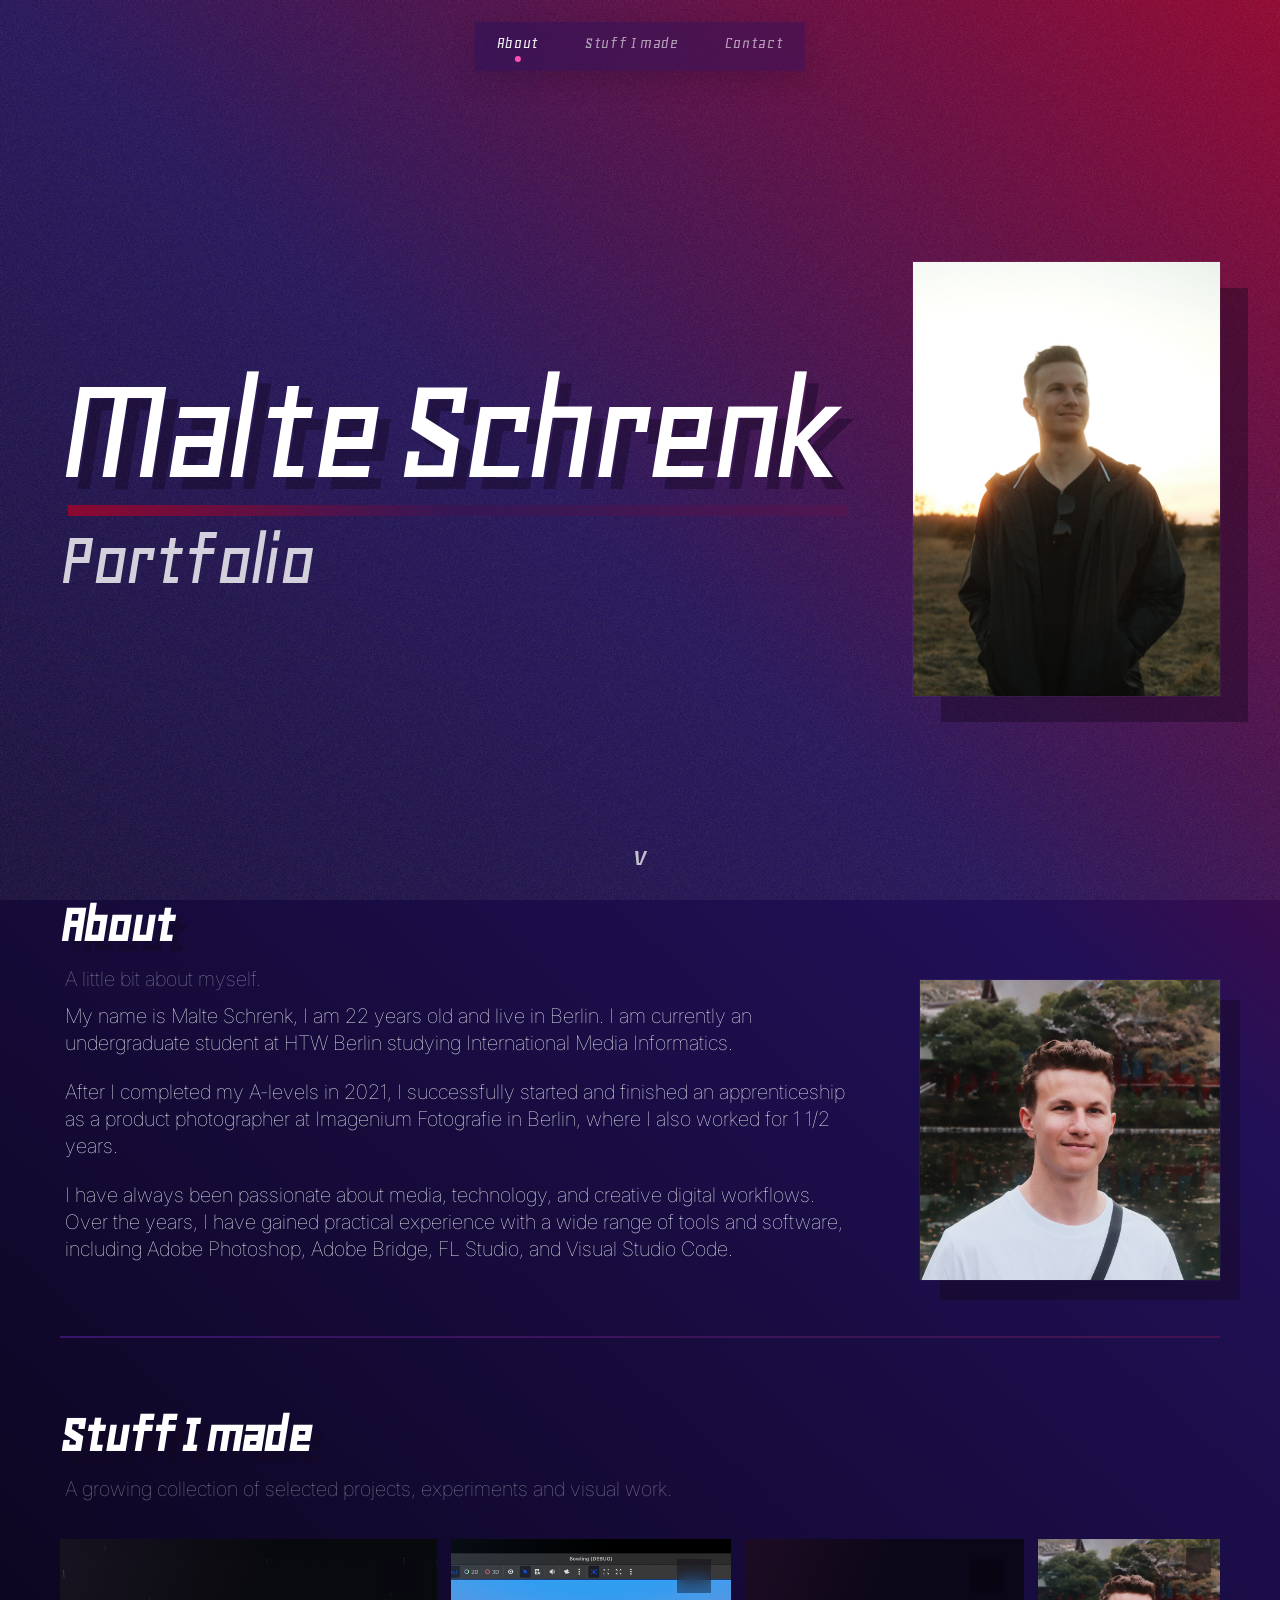
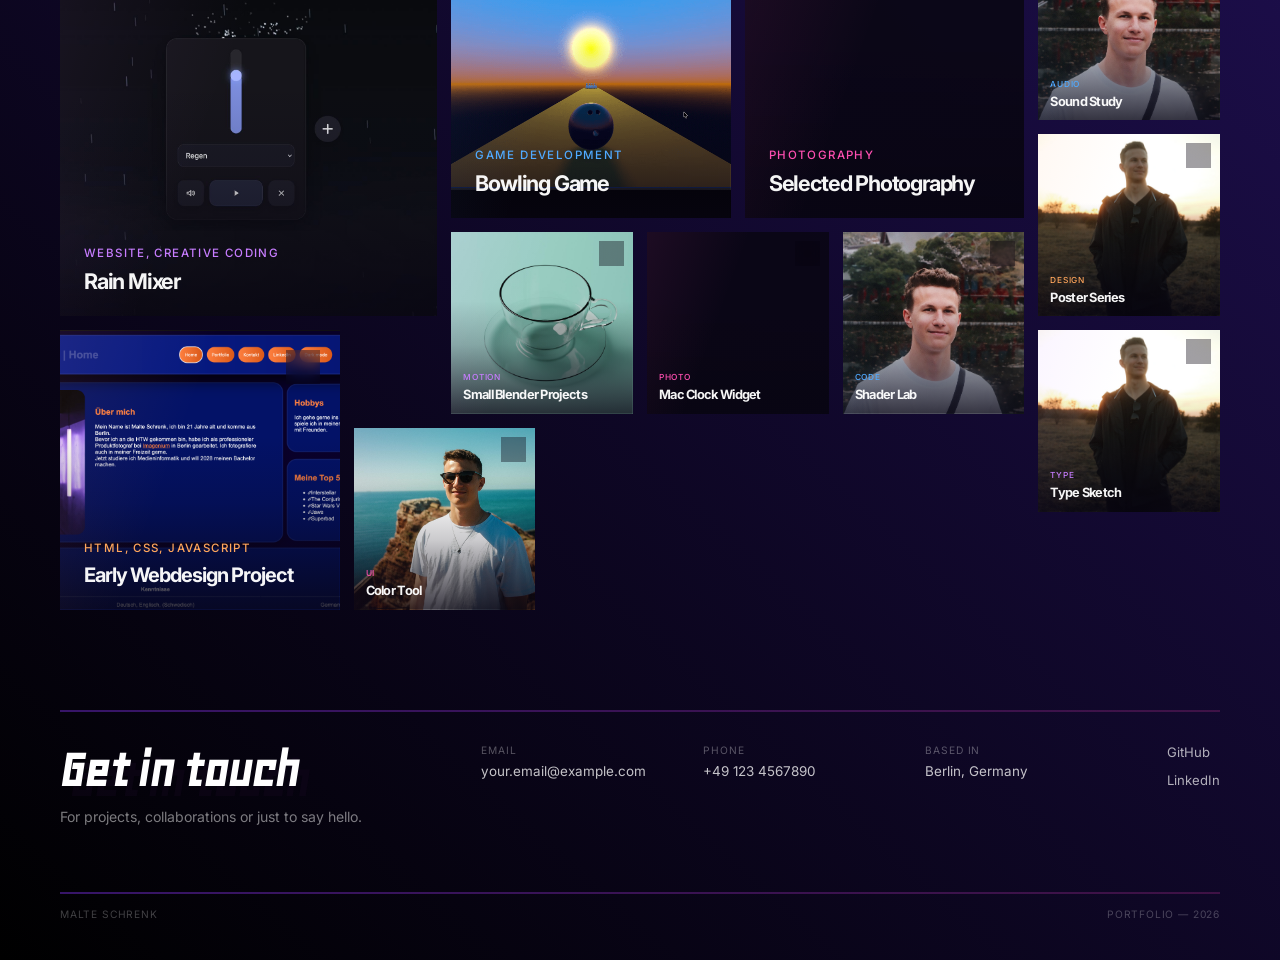
==== commit 165bd000: "Neue Schriftarten, stilisierte Schatten, Bug fixes, bessere Animationen, bessere Nav-Bar" ====
--- a/index.html
+++ b/index.html
@@ -9,6 +9,10 @@
     <link rel="preconnect" href="https://fonts.gstatic.com" crossorigin>
     <link href="https://fonts.googleapis.com/css2?family=Inter:wght@100;200;300;400;500;700&amp;display=swap" rel="stylesheet">
     <link rel="stylesheet" href="portfoliostylesheet.css">
+
+    <link rel="preconnect" href="https://fonts.googleapis.com">
+    <link rel="preconnect" href="https://fonts.gstatic.com" crossorigin>
+    <link href="https://fonts.googleapis.com/css2?family=Geo:ital@0;1&display=swap" rel="stylesheet">
 
     <script src="https://unpkg.com/lucide@latest"></script>
     <script src="script.js" defer></script>
@@ -21,21 +25,22 @@
         <a class="nav-link" href="#contact">Contact</a>
         <span class="nav-dot" aria-hidden="true"></span>
     </nav>
-    <div class="box"></div>
     <div class="scroll-indicator">v</div>
 
-    <header class="headliner">
-        <h1>Malte Schrenk</h1>
-        <h2>Portfolio</h2>
-    </header>
+    <div class="hero-stage">
+        <header class="headliner">
+            <h1 class="geo-regular"><span class="fancy">Malte Schrenk</span></h1>
+            <h2 class="geo-regular">Portfolio</h2>
+        </header>
+
+        <img class="hero-img" src="portfolioimage1.png" alt="Portrait of Malte Schrenk">
+    </div>
 
     <main>
-        <img class="hero-img" src="portfolioimage1.png" alt="Portrait of Malte Schrenk">
-
         <section id="about" class="about-section page-section">
             <div class="about-layout">
                 <div class="about-content">
-                    <h2 class="subHeadline">About</h2>
+                    <h2 class="subHeadline geo-regular">About</h2>
                     <div class="subtext">
                         A little bit about myself.
                     </div>
@@ -63,7 +68,7 @@
         <section id="work" class="work-section page-section">
             <hr class="line">
             <div id="stuff-made" class="work-heading">
-                <h2 class="subHeadline">Stuff I made</h2>
+                <h2 class="subHeadline geo-regular">Stuff I made</h2>
                 <div class="subtext">
                     A growing collection of selected projects, experiments and visual work.
                 </div>
@@ -259,7 +264,7 @@
         <section id="contact" class="contact-section page-section">
             <footer class="contact-footer">
                 <div class="contact-footer__intro">
-                    <h2>Get in touch</h2>
+                    <h2 class="geo-regular">Get in touch</h2>
                     <p>For projects, collaborations or just to say hello.</p>
                 </div>
 
--- a/portfoliostylesheet.css
+++ b/portfoliostylesheet.css
@@ -1,6 +1,40 @@
 :root{
     --site-max-width: 1800px;
     --content-padding: 60px;
+    --divider-gradient: linear-gradient(90deg, #371569 0%, #521751b7 100%);
+    --radius: 0px;
+}
+
+.top-nav,
+.top-nav::before,
+.hero-img,
+.subimg,
+.button,
+.project-panel,
+.project-panel__icon,
+.project-panel__open,
+.project-dialog,
+.project-dialog__close,
+.project-gallery,
+.project-gallery__button,
+.project-gallery__counter,
+.contact-card,
+.contact-profile,
+.contact-note,
+.contact-profile__icon,
+.contact-footer__socials a,
+.contact-footer__details a,
+.contact-footer__details > div,
+.project-dialog__link,
+.project-dialog__footer,
+.site-footer,
+.contact-footer,
+.contact-footer__bottom,
+.project-dialog__footer::before,
+.site-footer::before,
+.contact-footer::before,
+.contact-footer__bottom::before{
+    border-radius: 0 !important;
 }
 
 html{
@@ -38,12 +72,17 @@
     pointer-events: none;
     background-image: url("data:image/svg+xml,%3Csvg viewBox='0 0 300 300' xmlns='http://www.w3.org/2000/svg'%3E%3Cfilter id='noiseFilter'%3E%3CfeTurbulence type='fractalNoise' baseFrequency='1.35' numOctaves='4' stitchTiles='stitch'/%3E%3C/filter%3E%3Crect width='100%25' height='100%25' filter='url(%23noiseFilter)'/%3E%3C/svg%3E");
     background-size: 240px 240px;
-    opacity: 0.08;
+    opacity: 0.14;
     mix-blend-mode: overlay;
-    filter: contrast(135%) brightness(115%);
+    filter: contrast(170%) brightness(90%) blur(0.6px);
 }
 
 body > *{
+    position: relative;
+    z-index: 1;
+}
+
+main{
     position: relative;
     z-index: 1;
 }
@@ -53,9 +92,27 @@
     height: auto;
 }
 
-/* ---------- Typography ---------- */
+.geo-regular{
+    font-family: "Geo", sans-serif;
+    font-weight: 400;
+    font-style: normal;
+}
+
+.geo-regular-italic{
+    font-family: "Geo", sans-serif;
+    font-weight: 400;
+    font-style: italic;
+}
+
+/* Typography */
+h1,
+.fancy{
+    display: inline-block;
+    width: auto;
+    white-space: nowrap;
+}
+
 h1{
-    width: min-content;
     margin: 0;
 
     font-size: 10rem;
@@ -74,7 +131,7 @@
     letter-spacing: -0.055em;
 }
 
-/* ---------- Top Navigation ---------- */
+/* Top Navigation */
 .top-nav{
     position: fixed;
     top: 22px;
@@ -86,14 +143,28 @@
     gap: 46px;
 
     padding: 12px 22px 18px 22px;
-    border-radius: 18px;
-
-    background: rgba(10,10,20,0.08);
-    border: 1px solid rgba(255,255,255,0.06);
-    backdrop-filter: blur(14px) saturate(120%);
-    -webkit-backdrop-filter: blur(14px) saturate(120%);
-
+    border-radius: var(--radius);
+    overflow: hidden;
+    isolation: isolate;
+
+    font-family: "Geo", sans-serif;
+    font-weight: 400;
+    letter-spacing: 0.04em;
+
+    background: linear-gradient(90deg, #3718569f 0%, #521751b7 100%);
+    
     transform: translateX(-50%);
+    box-shadow: 0 10px 26px rgba(0,0,0,0.14);
+}
+
+.top-nav::before{
+    content: "";
+    position: absolute;
+    inset: 0;
+    z-index: -1;
+    border-radius: inherit;
+    background: rgba(38, 5, 88, 0.158);
+    pointer-events: none;
 }
 
 .nav-link{
@@ -101,7 +172,7 @@
 
     color: rgba(255,255,255,0.58);
     text-decoration: none;
-    font-size: 0.95rem;
+    font-size: 1.05rem;
     font-weight: 400;
 
     transition: color 0.25s ease;
@@ -122,7 +193,7 @@
     border-radius: 50%;
 
     background: #ff4fb1;
-    box-shadow: 0 0 14px rgba(255,79,177,0.70);
+    box-shadow: none;
 
     transform: translateX(var(--dot-x, 0px));
     transition: transform 0.35s cubic-bezier(.2,.8,.2,1);
@@ -132,59 +203,51 @@
     scroll-margin-top: 130px;
 }
 
-/* ---------- Background Box ---------- */
-.box{
-    position: relative;
-    z-index: 1;
-
-    width: 100%;
-    min-width: 0;
-    height: 100vh;
+/* Hero Stage */
+.hero-stage{
+    position: relative;
+    z-index: 10;
+
+    display: grid;
+    grid-template-columns: minmax(0, 1fr) auto;
+    align-items: center;
+    gap: clamp(2rem, 5vw, 7rem);
+
+    width: min(100%, var(--site-max-width));
+    min-height: 100vh;
+    margin: 0 auto;
+    padding: clamp(96px, 12vh, 120px) 60px clamp(30px, 6vh, 50px) 60px;
     box-sizing: border-box;
-    overflow: hidden;
-
-    display: flex;
-    align-items: center;
-    justify-content: flex-end;
-
-    padding: 0 60px;
-    color: white;
-
-    -webkit-mask-image: linear-gradient(
-        to bottom,
-        black 0%,
-        black 68%,
-        rgba(0,0,0,0.75) 80%,
-        rgba(0,0,0,0.35) 91%,
-        transparent 100%
-    );
-
-    mask-image: linear-gradient(
-        to bottom,
-        black 0%,
-        black 68%,
-        rgba(0,0,0,0.75) 80%,
-        rgba(0,0,0,0.35) 91%,
-        transparent 100%
-    );
-}
-
-/* ---------- Hero Image ---------- */
+}
+
+/* Hero Image */
+.hero-img,
+.subimg{
+    position: relative;
+    display: block;
+    border-radius: 0;
+    background: rgba(0,0,0,0.16);
+    transform: none;
+    pointer-events: none;
+}
+
 .hero-img{
-    position: fixed;
-    right: calc((100vw - min(100vw, var(--site-max-width))) / 2 + 60px);
-    top: 50%;
     z-index: 8;
-
     width: min(600px, 24vw);
+    min-width: min(260px, 34vw);
     height: auto;
-    border-radius: 18px;
-
     opacity: var(--imageOpacity, 1);
-    box-shadow: 0 20px 80px rgba(0,0,0,0.25);
-
-    transform: translateY(-50%);
-    pointer-events: none;
+    box-shadow: 0 0 0 1px rgba(255,255,255,0.04), 28px 26px 0 rgba(23, 9, 33, 0.42);
+}
+
+.hero-img::after,
+.subimg::after{
+    content: "";
+    position: absolute;
+    inset: 18px -18px -18px 18px;
+    z-index: -1;
+    background: rgba(20, 10, 30, 0.78);
+    border-radius: 0;
 }
 
 .subimg{
@@ -192,81 +255,62 @@
     height: auto;
     margin-top: 80px;
     margin-right: 60px;
-
-    border-radius: 18px;
-    box-shadow: 0 20px 80px rgba(0,0,0,0.25);
-}
-
-/* ---------- Headline ---------- */
+    box-shadow: 0 0 0 1px rgba(255,255,255,0.04), 20px 20px 0 rgba(20, 8, 30, 0.42);
+}
+
+/* Headline */
 .headliner{
-    position: fixed;
-    left: calc((100vw - min(100vw, var(--site-max-width))) / 2 + var(--content-padding));
-    top: 44vh;
-    z-index: 100;
+    position: relative;
+    z-index: 10;
 
     display: flex;
     flex-direction: column;
-
+    align-items: flex-start;
     width: fit-content;
     margin: 0;
-    padding: 18px 22px 20px 22px;
-    overflow: hidden;
+    padding: 0;
+    overflow: visible;
     isolation: isolate;
+    border-radius: 16px;
 
     color: rgba(255,255,255,1);
     font-size: 500%;
     font-weight: bold;
 
-    background: rgba(10,10,20,0);
-    border: 1px solid rgba(255,255,255,0);
-    border-radius: 32px;
-    clip-path: inset(0 round 32px);
-
-    backdrop-filter: blur(0px) saturate(120%);
-    -webkit-backdrop-filter: blur(0px) saturate(120%);
-
-    box-shadow:
-        0 18px 60px rgba(0,0,0,0),
-        inset 0 1px 0 rgba(255,255,255,0);
-
     opacity: 1;
-    transform: translateY(-50%) scale(1);
-    transform-origin: top left;
-    will-change: transform;
-
-    transition:
-        background 0.35s ease,
-        border 0.35s ease,
-        box-shadow 0.35s ease,
-        border-radius 0.35s ease,
-        backdrop-filter 0.35s ease,
-        -webkit-backdrop-filter 0.35s ease;
+    transform: none;
+    will-change: auto;
 }
 
 .headliner h1,
 .headliner h2{
     text-shadow: none;
-}
-
-.headliner.scrolled{
-    background: rgba(10,10,20,0.08);
-    border: 1px solid rgba(255,255,255,0.06);
-    border-radius: 32px;
-    backdrop-filter: blur(14px) saturate(120%);
-    -webkit-backdrop-filter: blur(14px) saturate(120%);
-    box-shadow: none;
-}
-
-.headliner::before{
+    margin-top: 0;
+}
+
+.headliner h2{
+    opacity: 0.8;
+}
+
+.fancy{
+    position: relative;
+    padding-bottom: 0.12em;
+    text-shadow: 12px 12px 0 rgba(20, 8, 30, 0.42);
+}
+
+.fancy::after{
     content: "";
     position: absolute;
-    inset: 0;
-    border-radius: inherit;
-    pointer-events: none;
-    box-shadow: inset 0 1px 0 rgba(255,255,255,0.08);
-}
-
-/* ---------- About Section ---------- */
+    left: 0.05em;
+    right: -0.06em;
+    bottom: 0.04em;
+    height: 0.07em;
+    background: linear-gradient(90deg, #910930 0%, #371856 50%, #521751 100%);
+    border-radius: 0;
+    opacity: 0.95;
+}
+
+/* About Section */
 .about-layout{
     display: flex;
     align-items: flex-start;
@@ -284,7 +328,7 @@
     z-index: 1;
 
     max-width: 1150px;
-    margin-left: 60px;
+    margin-left: 65px;
 
     color: rgba(255,255,255,1);
     font-size: 20px;
@@ -314,26 +358,49 @@
     padding-bottom: 0;
 
     color: rgba(255,255,255,1);
+    font-size: clamp(3.3rem, 4.3vw, 4.7rem);
     font-weight: 700;
     letter-spacing: -0.05em;
     line-height: 0.94;
+    text-shadow: 10px 10px 0 rgba(20, 8, 30, 0.4);
 }
 
 .line{
+    position: relative;
     width: calc(100% - 120px);
+    height: 2px;
     margin: 56px 60px 0 60px;
-    color: rgba(255,255,255,0.32);
+    border: 0;
+    background: transparent;
+    border-radius: 0;
+    overflow: hidden;
+}
+
+.line::before,
+.project-dialog__footer::before,
+.site-footer::before,
+.contact-footer::before,
+.contact-footer__bottom::before{
+    content: "";
+    position: absolute;
+    top: 0;
+    left: 0;
+    right: 0;
+    height: 2px;
+    background: var(--divider-gradient);
+    border-radius: 0;
 }
 
 .scroll-indicator{
-    position: absolute;
-    bottom: 35px;
+    position: fixed;
+    bottom: 26px;
     left: 50%;
-    z-index: 20;
-
-    color: rgba(255,255,255,0.7);
+    z-index: 50;
+
+    color: rgba(255,255,255,0.72);
+    font-family: "Geo", sans-serif;
     font-size: 2rem;
-    font-weight: 200;
+    font-weight: 400;
 
     opacity: var(--arrowOpacity, 1);
     transform: translateX(-50%);
@@ -343,7 +410,7 @@
     transition: opacity 0.25s ease;
 }
 
-/* ---------- Category Buttons ---------- */
+/* Category Buttons */
 .work-heading{
     margin-top: 72px;
 }
@@ -378,7 +445,7 @@
     padding: 24px;
     box-sizing: border-box;
     border: 0;
-    border-radius: 16px;
+    border-radius: 12px;
 
     color: rgba(255,255,255,0.96);
     background-image:
@@ -413,13 +480,18 @@
     display: none;
 }
 
+.project-panel{
+    transition: transform 0.25s cubic-bezier(.2,.8,.2,1), box-shadow 0.25s cubic-bezier(.2,.8,.2,1);
+    box-shadow: none;
+}
+
 .project-panel:hover,
 .project-panel:focus-visible{
     outline: none;
     transform: translateY(-6px);
     box-shadow:
-        0 18px 42px rgba(0,0,0,0.24),
-        inset 0 0 0 1px rgba(255,255,255,0.08);
+        14px 14px 0 rgba(20, 8, 30, 0.38);
+    transition: transform 0.25s cubic-bezier(.2,.8,.2,1), box-shadow 0.25s cubic-bezier(.2,.8,.2,1);
 }
 
 .project-panel:hover::before,
@@ -492,7 +564,7 @@
     width: 48px;
     height: 48px;
     border: 1px solid rgba(255,255,255,0.13);
-    border-radius: 15px;
+    border-radius: 0;
     background: rgba(0,0,0,0.13);
 }
 
@@ -559,14 +631,19 @@
     margin-top: 0;
     width: 34px;
     height: 34px;
-    border: 1px solid rgba(255,255,255,0.2);
-    border-radius: 50%;
+    border: none;
+    border-radius: 0;
     background: rgba(8,5,18,0.38);
     backdrop-filter: blur(8px);
     color: rgba(255,255,255,0.7);
     font-size: 0.85rem;
 }
 
+.project-panel:hover .project-panel__open,
+.project-panel:focus-visible .project-panel__open{
+    border: none;
+}
+
 .project-panel__open svg{
     width: 17px;
     height: 17px;
@@ -577,14 +654,14 @@
     transform: translate(3px,-3px);
 }
 
-/* ---------- Project Detail Dialog ---------- */
+/* Project Detail Dialog */
 .project-dialog{
     width: min(820px, calc(100% - 40px));
     max-height: none;
     padding: 22px;
     box-sizing: border-box;
     border: 1px solid rgba(255,255,255,0.18);
-    border-radius: 28px;
+    border-radius: 0;
     color: white;
     background: rgba(18,12,35,0.9);
     box-shadow: 0 30px 100px rgba(0,0,0,0.55), inset 0 1px 0 rgba(255,255,255,0.1);
@@ -638,7 +715,7 @@
     overflow: hidden;
     aspect-ratio: 16 / 9;
     margin-bottom: 28px;
-    border-radius: 18px;
+    border-radius: 0;
     background: rgba(0,0,0,0.28);
 }
 
@@ -760,11 +837,12 @@
 }
 
 .project-dialog__footer{
+    position: relative;
     display: flex;
     justify-content: space-between;
     margin: 34px 4px 4px 4px;
     padding-top: 18px;
-    border-top: 1px solid rgba(255,255,255,0.1);
+    border-top: 0;
     color: rgba(255,255,255,0.35);
     font-size: 0.72rem;
     letter-spacing: 0.08em;
@@ -867,7 +945,7 @@
     font-weight: 300;
 }
 
-/* ---------- Contact Section ---------- */
+/* Contact Section */
 .contact-section{
     margin-top: 120px;
     padding-bottom: 140px;
@@ -1054,11 +1132,12 @@
 }
 
 .site-footer{
+    position: relative;
     display: flex;
     justify-content: space-between;
     margin: 72px 60px 0 60px;
     padding-top: 18px;
-    border-top: 1px solid rgba(255,255,255,0.1);
+    border-top: 0;
     color: rgba(255,255,255,0.3);
     font-size: 0.7rem;
     letter-spacing: 0.08em;
@@ -1072,20 +1151,23 @@
 }
 
 .contact-footer{
+    position: relative;
     display: grid;
     grid-template-columns: minmax(220px, 1.2fr) minmax(420px, 2fr) auto;
     gap: 36px;
     align-items: start;
     padding-top: 34px;
-    border-top: 1px solid rgba(255,255,255,0.13);
+    border-top: 0;
     color: white;
 }
 
 .contact-footer__intro h2{
     margin: 0 0 10px 0;
-    font-size: clamp(1.8rem, 3vw, 2.8rem);
+    font-size: clamp(3.3rem, 4.3vw, 4.7rem);
     font-weight: 600;
     letter-spacing: -0.04em;
+    font-family: "Geo", sans-serif;
+    text-shadow: 10px 10px 0 rgba(20, 8, 30, 0.4);
 }
 
 .contact-footer__intro p{
@@ -1158,12 +1240,13 @@
 }
 
 .contact-footer__bottom{
+    position: relative;
     grid-column: 1 / -1;
     display: flex;
     justify-content: space-between;
     margin-top: 28px;
     padding-top: 16px;
-    border-top: 1px solid rgba(255,255,255,0.07);
+    border-top: 0;
     color: rgba(255,255,255,0.25);
     font-size: 0.64rem;
     letter-spacing: 0.08em;
@@ -1334,8 +1417,8 @@
 
 /* ---------- Responsive ---------- */
 @media (max-width: 1200px){
-    .headliner{
-        left: 40px;
+    .hero-stage{
+        gap: clamp(1.5rem, 4vw, 3rem);
     }
 
     .headliner h1{
@@ -1347,7 +1430,6 @@
     }
 
     .hero-img{
-        right: 4%;
         width: min(440px, 28vw);
     }
 
@@ -1389,15 +1471,16 @@
         font-size: 0.88rem;
     }
 
-    .box{
-        height: 100svh;
-        min-height: 680px;
-        padding: 0 32px;
+    .hero-stage{
+        min-height: auto;
+        flex-direction: column;
+        align-items: flex-start;
+        justify-content: center;
+        padding-top: 96px;
+        padding-bottom: 32px;
     }
 
     .headliner{
-        left: 32px;
-        top: 42vh;
         max-width: calc(100vw - 64px);
         padding: 16px 18px 18px 18px;
         border-radius: 26px;
@@ -1413,9 +1496,7 @@
     }
 
     .hero-img{
-        right: 32px;
-        top: 59%;
-        width: min(270px, 30vw);
+        width: min(270px, 60vw);
         max-height: 44svh;
         object-fit: cover;
     }
@@ -1546,14 +1627,13 @@
         scroll-margin-top: 96px;
     }
 
-    .box{
-        min-height: 600px;
-        padding: 0 16px;
+    .hero-stage{
+        padding-top: 88px;
+        padding-left: 16px;
+        padding-right: 16px;
     }
 
     .headliner{
-        left: 16px;
-        top: 37vh;
         max-width: calc(100vw - 32px);
         padding: 12px 14px 14px 14px;
         border-radius: 22px;
@@ -1569,8 +1649,6 @@
     }
 
     .hero-img{
-        right: 16px;
-        top: 68%;
         width: min(170px, 40vw);
         max-height: 38svh;
         border-radius: 14px;
@@ -1579,6 +1657,7 @@
     .scroll-indicator{
         bottom: 20px;
         font-size: 1.5rem;
+        font-family: "Geo"
     }
 
     .subHeadline,
@@ -1779,12 +1858,8 @@
 }
 
 @media (max-height: 700px) and (min-width: 700px){
-    .box{
+    .hero-stage{
         min-height: 560px;
-    }
-
-    .headliner{
-        top: 50vh;
     }
 
     .headliner h1{
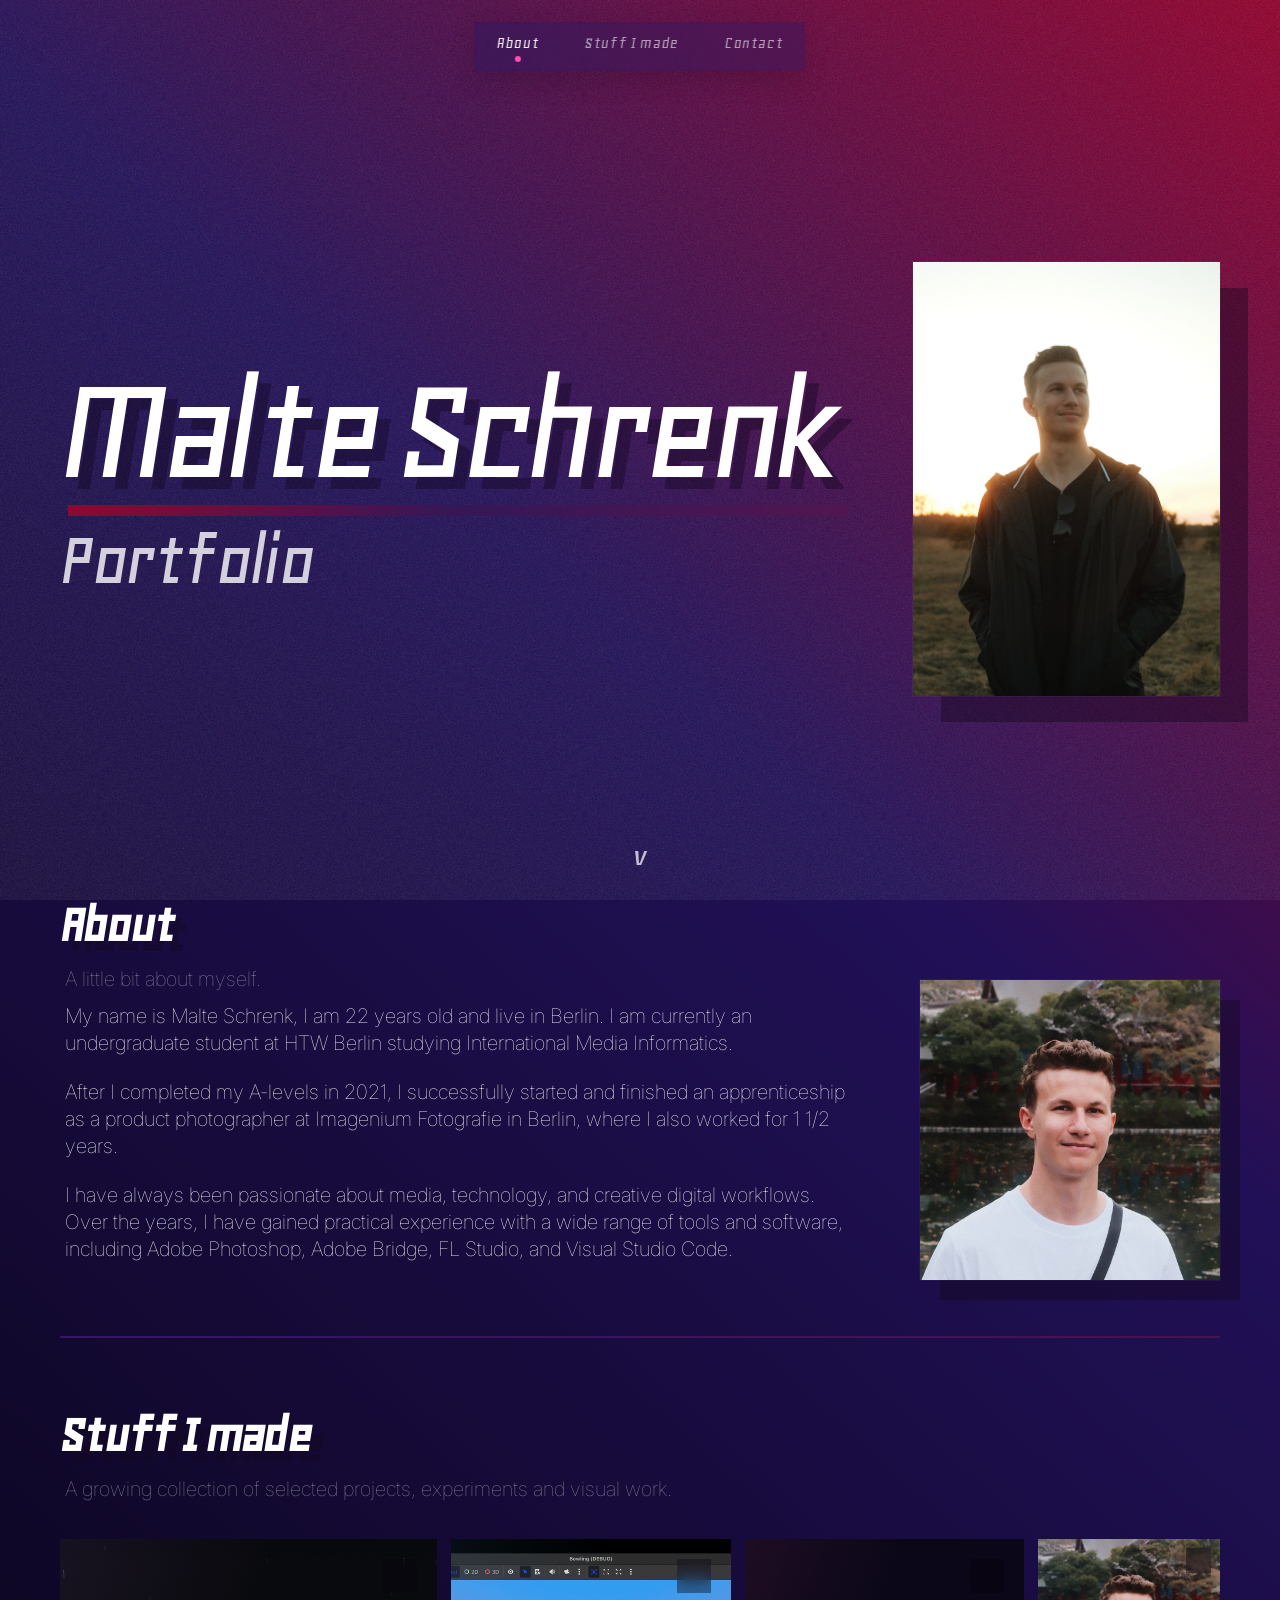
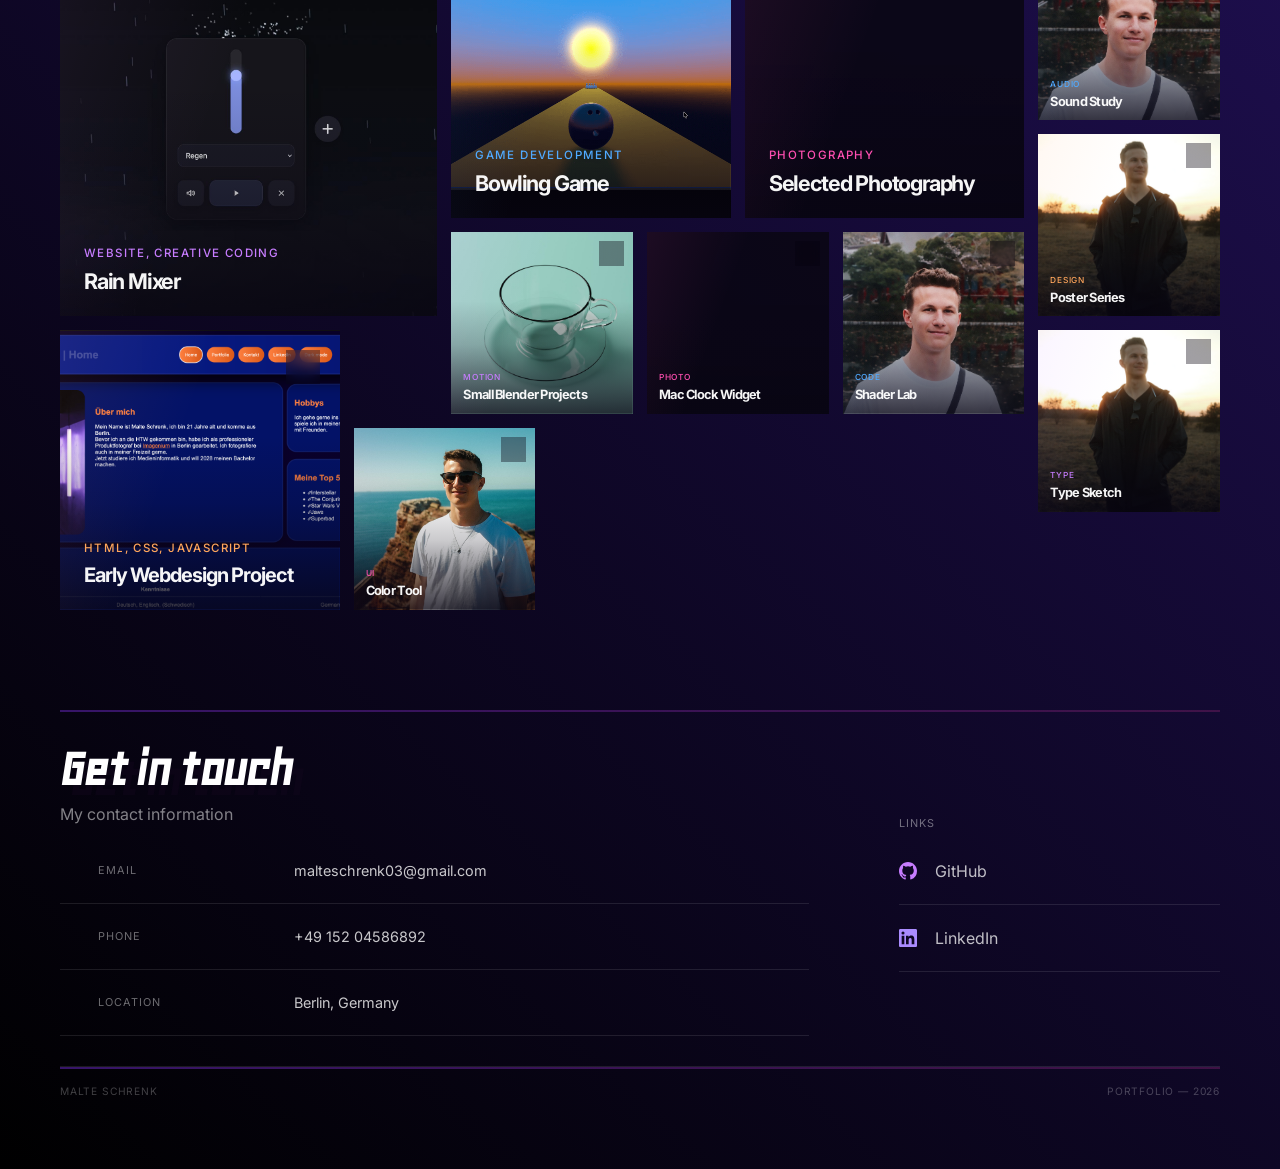
==== commit be803202: "Neuer Get in touch bereich" ====
--- a/index.html
+++ b/index.html
@@ -265,35 +265,47 @@
             <footer class="contact-footer">
                 <div class="contact-footer__intro">
                     <h2 class="geo-regular">Get in touch</h2>
-                    <p>For projects, collaborations or just to say hello.</p>
+                    <p class="contact-footer__eyebrow">My contact information</p>
                 </div>
 
                 <div class="contact-footer__details">
-                    <!-- Replace the following email address and phone number. -->
-                    <a href="mailto:your.email@example.com">
-                        <small>Email</small>
-                        <span>your.email@example.com</span>
-                    </a>
-                    <a href="tel:+491234567890">
-                        <small>Phone</small>
-                        <span>+49 123 4567890</span>
-                    </a>
-                    <div>
-                        <small>Based in</small>
-                        <span>Berlin, Germany</span>
-                    </div>
-                </div>
-
-                <div class="contact-footer__socials">
-                    <a href="https://github.com/zuemmel" target="_blank" rel="noopener noreferrer">
-                        <i data-lucide="github"></i>
-                        GitHub
-                    </a>
-                    <!-- Replace the placeholder URL with your LinkedIn profile. -->
-                    <a href="https://www.linkedin.com/in/your-profile/" target="_blank" rel="noopener noreferrer">
-                        <i data-lucide="linkedin"></i>
-                        LinkedIn
-                    </a>
+                    <div class="contact-footer__info">
+                        <!-- Replace the following email address and phone number. -->
+                        <a href="mailto:malteschrenk03@gmail.com">
+                            <i data-lucide="mail" aria-hidden="true"></i>
+                            <small>Email</small>
+                            <span>malteschrenk03@gmail.com</span>
+                        </a>
+                        <a href="tel:+4915204586892">
+                            <i data-lucide="phone" aria-hidden="true"></i>
+                            <small>Phone</small>
+                            <span>+49 152 04586892</span>
+                        </a>
+                        <div>
+                            <i data-lucide="map-pin" aria-hidden="true"></i>
+                            <small>Location</small>
+                            <span>Berlin, Germany</span>
+                        </div>
+                    </div>
+
+                    <div class="contact-footer__socials">
+                        <h3 class="contact-footer__socials-title">Links</h3>
+                        <a href="https://github.com/zuemmel" target="_blank" rel="noopener noreferrer">
+                            <svg class="contact-footer__brand-icon contact-footer__brand-icon--github" viewBox="0 0 16 16" aria-hidden="true" focusable="false">
+                                <path fill="currentColor" d="M8 0C3.58 0 0 3.58 0 8c0 3.54 2.29 6.53 5.47 7.59.4.07.55-.17.55-.38 0-.19-.01-.82-.01-1.49-2.01.37-2.53-.49-2.69-.94-.09-.23-.48-.94-.82-1.13-.28-.15-.68-.52-.01-.53.63-.01 1.08.58 1.23.82.72 1.21 1.87.87 2.33.66.07-.52.28-.87.51-1.07-1.78-.2-3.64-.89-3.64-3.95 0-.87.31-1.59.82-2.15-.08-.2-.36-1.02.08-2.12 0 0 .67-.21 2.2.82a7.65 7.65 0 0 1 4 0c1.53-1.04 2.2-.82 2.2-.82.44 1.1.16 1.92.08 2.12.51.56.82 1.27.82 2.15 0 3.07-1.87 3.75-3.65 3.95.29.25.54.73.54 1.48 0 1.07-.01 1.93-.01 2.2 0 .21.15.46.55.38A8.013 8.013 0 0 0 16 8c0-4.42-3.58-8-8-8Z"/>
+                            </svg>
+                            <span>GitHub</span>
+                            <i class="contact-footer__external" data-lucide="arrow-up-right" aria-hidden="true"></i>
+                        </a>
+                        <!-- Replace the placeholder URL with your LinkedIn profile. -->
+                        <a href="https://www.linkedin.com/in/your-profile/" target="_blank" rel="noopener noreferrer">
+                            <svg class="contact-footer__brand-icon contact-footer__brand-icon--linkedin" viewBox="0 0 24 24" aria-hidden="true" focusable="false">
+                                <path fill="currentColor" d="M20.447 20.452h-3.554v-5.569c0-1.328-.027-3.037-1.852-3.037-1.853 0-2.136 1.445-2.136 2.939v5.667H9.35V9h3.414v1.561h.049c.476-.9 1.637-1.85 3.37-1.85 3.601 0 4.267 2.37 4.267 5.455v6.286zM5.337 7.433a2.062 2.062 0 1 1 0-4.124 2.062 2.062 0 0 1 0 4.124zM7.119 20.452H3.555V9h3.564v11.452zM22.225 0H1.771C.792 0 0 .774 0 1.729v20.542C0 23.227.792 24 1.771 24h20.451C23.2 24 24 23.227 24 22.271V1.729C24 .774 23.2 0 22.222 0h.003z"/>
+                            </svg>
+                            <span>LinkedIn</span>
+                            <i class="contact-footer__external" data-lucide="arrow-up-right" aria-hidden="true"></i>
+                        </a>
+                    </div>
                 </div>
 
                 <div class="contact-footer__bottom">
--- a/portfoliostylesheet.css
+++ b/portfoliostylesheet.css
@@ -152,7 +152,7 @@
     letter-spacing: 0.04em;
 
     background: linear-gradient(90deg, #3718569f 0%, #521751b7 100%);
-    
+    backdrop-filter: blur(2px);
     transform: translateX(-50%);
     box-shadow: 0 10px 26px rgba(0,0,0,0.14);
 }
@@ -1147,96 +1147,148 @@
 /* ---------- Compact Contact Footer ---------- */
 .contact-section{
     margin: 100px 60px 0 60px;
-    padding: 0 0 40px 0;
+    padding: 0 0 72px 0;
 }
 
 .contact-footer{
     position: relative;
-    display: grid;
-    grid-template-columns: minmax(220px, 1.2fr) minmax(420px, 2fr) auto;
-    gap: 36px;
-    align-items: start;
     padding-top: 34px;
     border-top: 0;
     color: white;
 }
 
+.contact-footer__eyebrow{
+    margin: 0 0 12px 0;
+    color: rgba(255,255,255,0.5);
+    font-size: 1rem;
+    line-height: 1.4;
+}
+
 .contact-footer__intro h2{
-    margin: 0 0 10px 0;
+    max-width: 900px;
+    margin: 0 0 8px 0;
     font-size: clamp(3.3rem, 4.3vw, 4.7rem);
-    font-weight: 600;
-    letter-spacing: -0.04em;
+    font-weight: 700;
+    line-height: 0.94;
+    letter-spacing: -0.05em;
     font-family: "Geo", sans-serif;
     text-shadow: 10px 10px 0 rgba(20, 8, 30, 0.4);
 }
 
-.contact-footer__intro p{
-    max-width: 310px;
-    margin: 0;
-    color: rgba(255,255,255,0.48);
-    font-size: 0.88rem;
-    line-height: 1.5;
-}
-
 .contact-footer__details{
     display: grid;
-    grid-template-columns: repeat(3, minmax(0, 1fr));
-    gap: 24px;
-}
-
-.contact-footer__details a,
-.contact-footer__details > div{
+    grid-template-columns: minmax(0, 1.4fr) minmax(220px, 0.6fr);
+    gap: clamp(32px, 7vw, 100px);
+    width: 100%;
+}
+
+.contact-footer__info{
     display: flex;
     flex-direction: column;
-    gap: 7px;
+}
+
+.contact-footer__info a,
+.contact-footer__info > div{
+    display: grid;
+    grid-template-columns: 22px minmax(86px, 0.35fr) minmax(0, 1fr);
+    align-items: center;
+    column-gap: 16px;
     min-width: 0;
-    color: rgba(255,255,255,0.76);
+    min-height: 66px;
+    padding: 12px 0;
+    box-sizing: border-box;
+    color: rgba(255,255,255,0.78);
     text-decoration: none;
-    font-size: 0.84rem;
+    font-size: 0.9rem;
+    border-bottom: 1px solid rgba(255,255,255,0.1);
+    transition: color 0.2s ease;
 }
 
 .contact-footer small{
-    color: rgba(255,255,255,0.32);
-    font-size: 0.64rem;
+    color: rgba(255,255,255,0.42);
+    font-size: 0.68rem;
     letter-spacing: 0.09em;
     text-transform: uppercase;
 }
 
-.contact-footer__details span{
+.contact-footer__info span{
     overflow-wrap: anywhere;
 }
 
-.contact-footer__details a:hover,
-.contact-footer__details a:focus-visible{
+.contact-footer__info svg{
+    width: 18px;
+    height: 18px;
+    color: #c77dff;
+    stroke-width: 1.8;
+}
+
+.contact-footer__info a:hover,
+.contact-footer__info a:focus-visible{
     color: white;
+    outline: none;
 }
 
 .contact-footer__socials{
+    position: relative;
     display: flex;
     flex-direction: column;
-    gap: 12px;
+    align-self: start;
+}
+
+.contact-footer__socials-title{
+    position: absolute;
+    top: -22px;
+    left: 0;
+    margin: 0;
+    color: rgba(255,255,255,0.42);
+    font-size: 0.68rem;
+    font-weight: 400;
+    letter-spacing: 0.09em;
+    text-transform: uppercase;
 }
 
 .contact-footer__socials a{
-    display: flex;
+    display: grid;
+    grid-template-columns: 22px minmax(0, 1fr) 18px;
     align-items: center;
-    gap: 8px;
-    color: rgba(255,255,255,0.68);
+    gap: 14px;
+    min-height: 66px;
+    color: rgba(255,255,255,0.74);
     text-decoration: none;
-    font-size: 0.82rem;
-    transition: color 0.2s ease, transform 0.2s ease;
+    border-bottom: 1px solid rgba(255,255,255,0.1);
+    transition: color 0.2s ease;
+}
+
+.contact-footer__socials .contact-footer__brand-icon{
+    width: 18px;
+    height: 18px;
+}
+
+.contact-footer__brand-icon--github{
+    color: #c77dff;
+}
+
+.contact-footer__brand-icon--linkedin{
+    color: #aa8cff;
+}
+
+.contact-footer__socials .contact-footer__external{
+    width: 17px;
+    height: 17px;
+    color: rgba(255,255,255,0.42);
+    transition: transform 0.2s ease, color 0.2s ease;
 }
 
 .contact-footer__socials a:hover,
 .contact-footer__socials a:focus-visible{
     color: white;
-    transform: translateX(3px);
-}
-
-.contact-footer__socials svg{
-    width: 17px;
-    height: 17px;
-    stroke-width: 1.7;
+    outline: none;
+}
+
+.contact-footer__socials a:hover .contact-footer__external,
+.contact-footer__socials a:focus-visible .contact-footer__external{
+    color: #c77dff;
+    transform: translate(2px, -2px);
 }
 
 .contact-footer__bottom{
@@ -1244,9 +1296,9 @@
     grid-column: 1 / -1;
     display: flex;
     justify-content: space-between;
-    margin-top: 28px;
-    padding-top: 16px;
-    border-top: 0;
+    margin-top: 30px;
+    padding-top: 18px;
+    border-top: 1px solid rgba(255,255,255,0.1);
     color: rgba(255,255,255,0.25);
     font-size: 0.64rem;
     letter-spacing: 0.08em;
@@ -1883,19 +1935,6 @@
         padding-bottom: 32px;
     }
 
-    .contact-footer{
-        grid-template-columns: 1fr;
-        gap: 26px;
-    }
-
-    .contact-footer__details{
-        max-width: 720px;
-    }
-
-    .contact-footer__socials{
-        flex-direction: row;
-        gap: 24px;
-    }
 }
 
 @media (max-width: 620px){
@@ -1905,13 +1944,33 @@
     }
 
     .contact-footer{
-        gap: 24px;
         padding-top: 26px;
+    }
+
+    .contact-footer__intro h2{
+        margin-bottom: 8px;
+        font-size: clamp(2.2rem, 10vw, 3.4rem);
+    }
+
+    .contact-footer__eyebrow{
+        margin-bottom: 24px;
+        font-size: 0.92rem;
     }
 
     .contact-footer__details{
         grid-template-columns: 1fr;
-        gap: 18px;
+        gap: 12px;
+    }
+
+    .contact-footer__socials-title{
+        position: static;
+        margin-bottom: 4px;
+    }
+
+    .contact-footer__info a,
+    .contact-footer__info > div{
+        grid-template-columns: 22px minmax(70px, 0.35fr) minmax(0, 1fr);
+        column-gap: 12px;
     }
 
     .contact-footer__bottom{
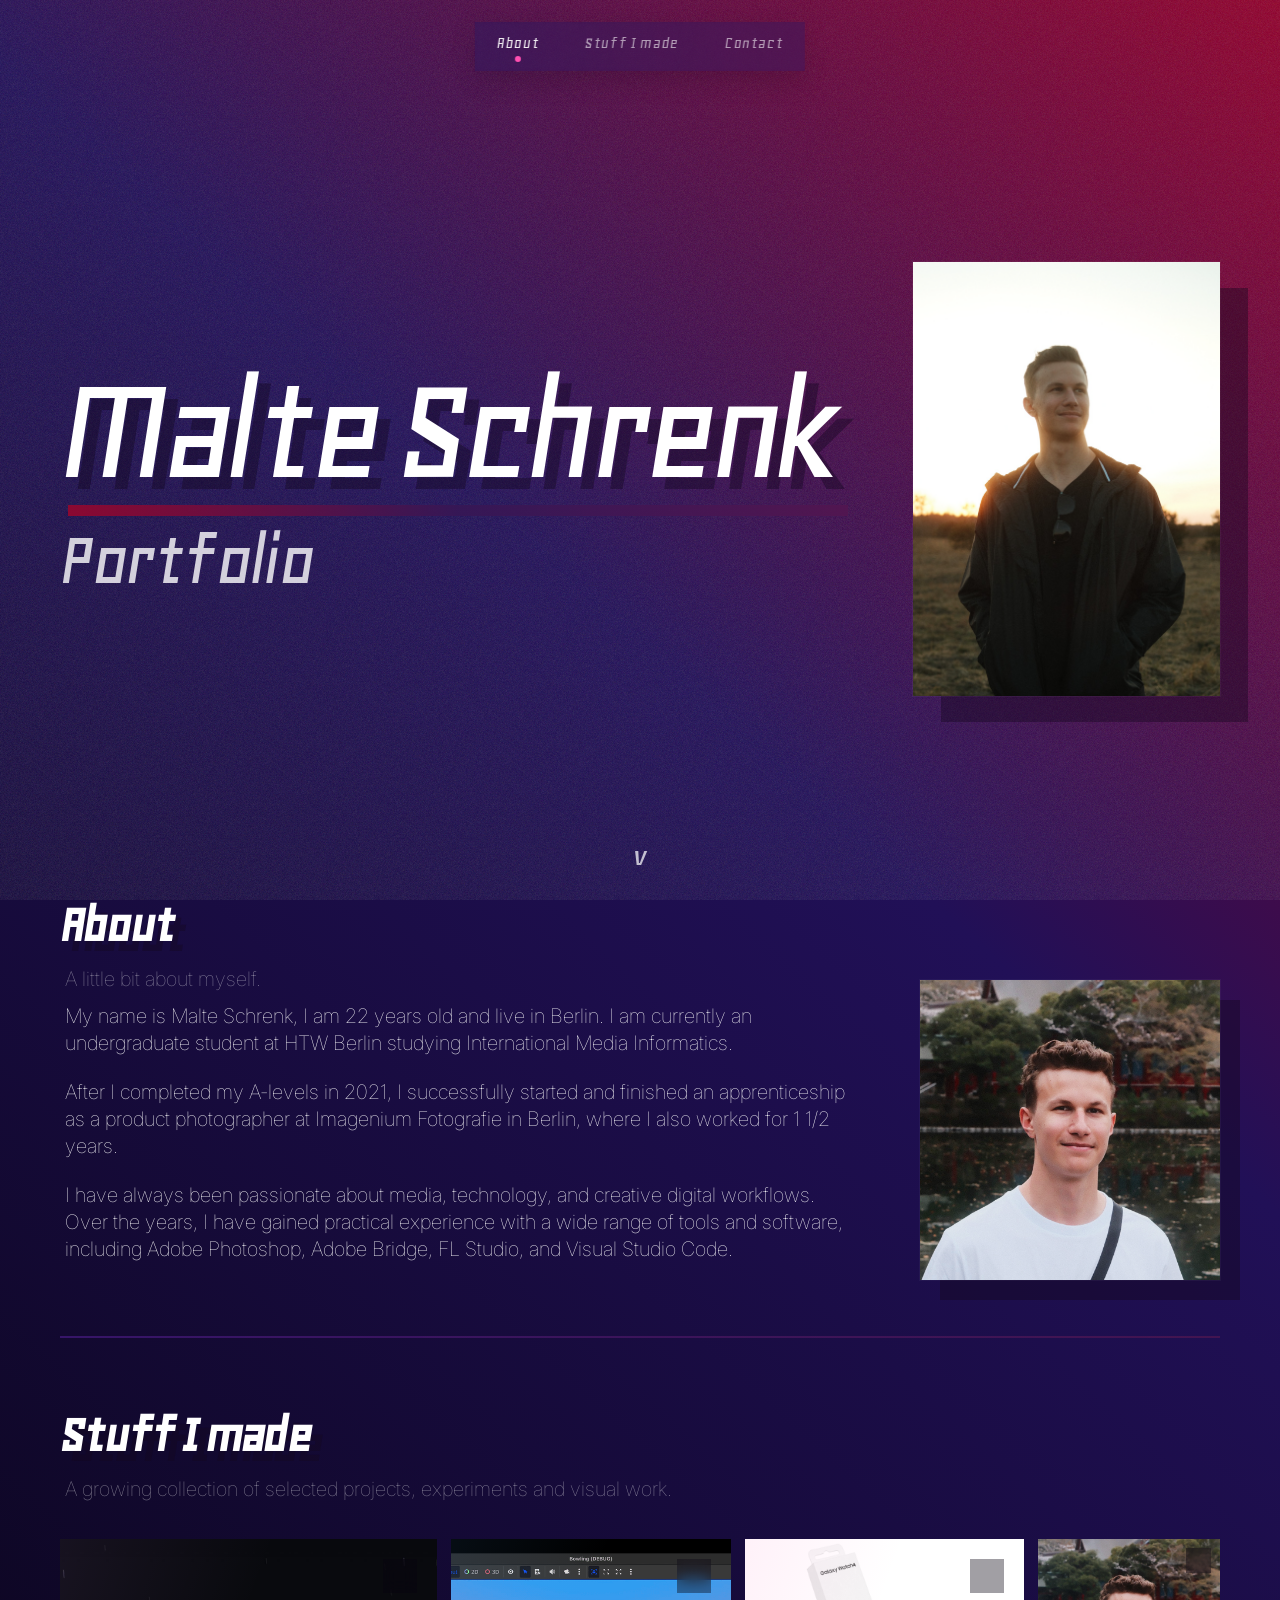
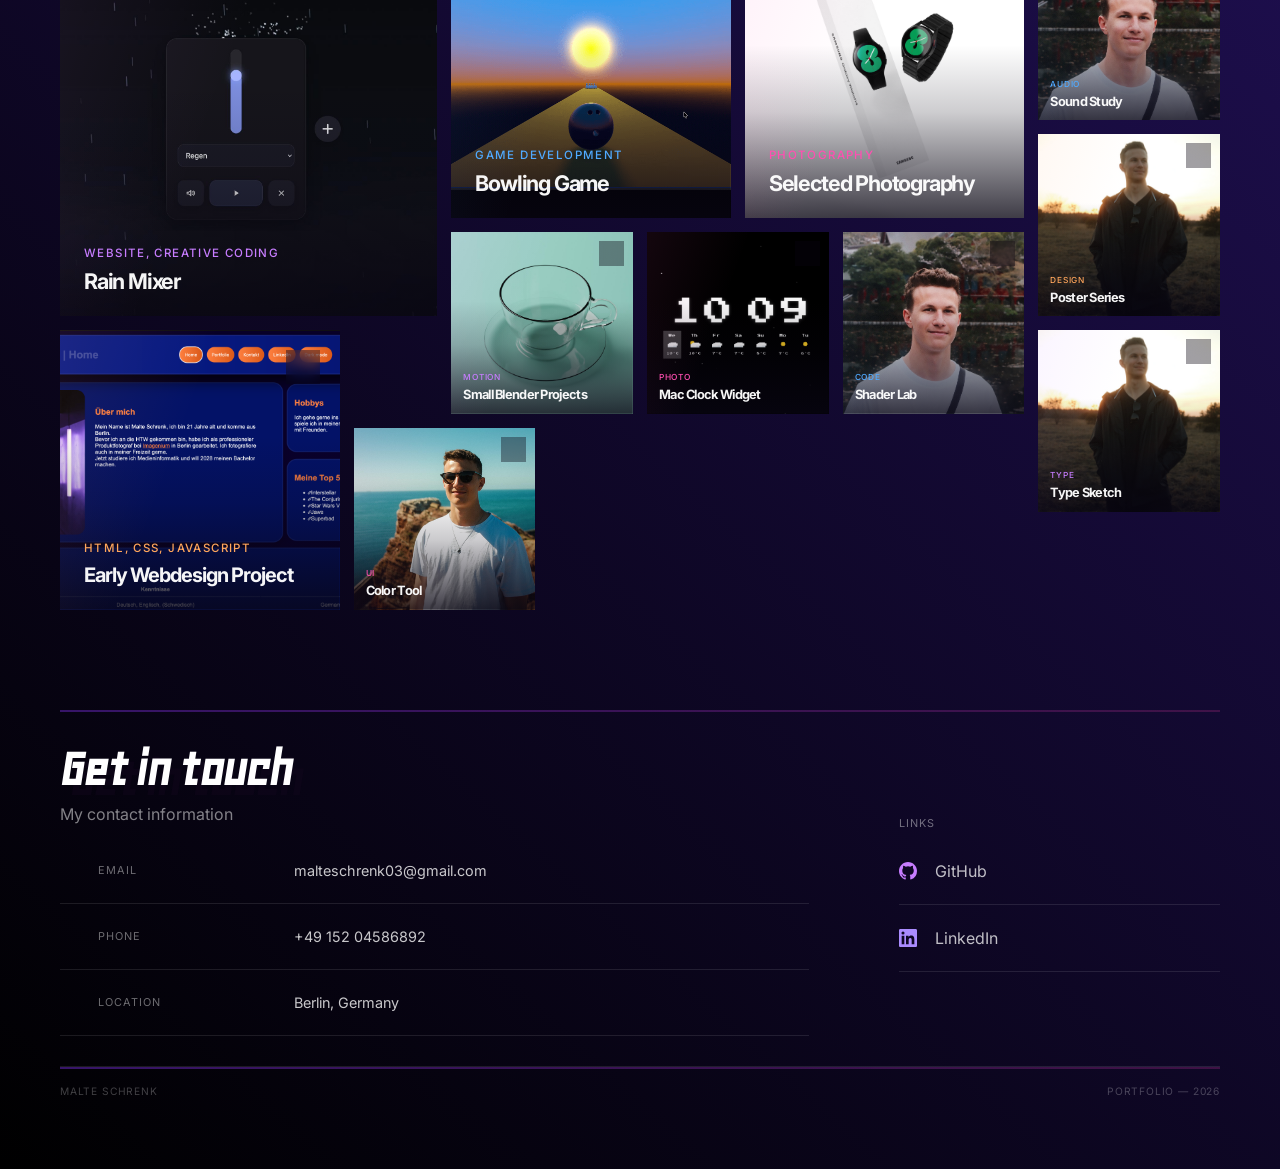
==== commit f14ff501: "bug mit Fotopfafd gefixt" ====
--- a/index.html
+++ b/index.html
@@ -120,9 +120,9 @@
                 <!-- USER PROJECT START: Selected Photography -->
                 <article class="project-panel project-panel--rose" data-importance="standard" tabindex="0" role="button" aria-haspopup="dialog"
                     data-title="Photography" data-category="Photography"
-                    data-images="projektfotos/foto1.jpg|projektfotos/foto2.jpg|projektfotos/foto3.jpg|projektfotos/foto4.jpg|projektfotos/foto5.jpg|projektfotos/foto6.png|projektfotos/foto7.png"
+                    data-images="Projektfotos/foto1.jpg|Projektfotos/foto2.jpg|Projektfotos/foto3.jpg|Projektfotos/foto4.jpg|Projektfotos/foto5.jpg|Projektfotos/foto6.png|Projektfotos/foto7.png"
                     data-captions="A picture for my final examination portfolio. A mix of photography and mockup design.|A bottle I photographed for a project during my apprenticeship.|Shoes photographed for my portfolio. The main challenge was making the shoes appear to float in mid-air and positioning the laces.|Toothbrush photographed for my portfolio.|A mood shot of an Apple Watch.|Photographs from my final examination project.|Photographs from my final examination project."
-                    style="--project-image: url('projektfotos/foto1.jpg')"
+                    style="--project-image: url('Projektfotos/foto1.jpg')"
                     data-detail="A collection of photographs I took during my apprenticeship and my time working as a full-time product photographer. The selection showcases some of my work and the experience I gained in product photography, lighting, and image editing.">
                     <div class="project-panel__content">
                         <p class="project-panel__meta">Photography</p>
@@ -174,8 +174,8 @@
                 <!-- USER PROJECT START: Mac Clock Widget -->
                 <article class="project-panel project-panel--rose" data-importance="micro" tabindex="0" role="button" aria-haspopup="dialog"
                     data-title="Mac Clock Widget" data-category="Coding"
-                    data-images="projektfotos/pixelwidget2.gif"
-                    style="--project-image: url('projektfotos/pixelwidget1.png')"
+                    data-images="Projektfotos/pixelwidget2.gif"
+                    style="--project-image: url('Projektfotos/pixelwidget1.png')"
                     data-detail="A small project I started because I wanted a custom desktop clock instead of the standard macOS widget. I used AI assistance to help with most of the coding and focused mainly on customizing the design and functionality to my preferences.">
                     <div class="project-panel__content">
                         <p class="project-panel__meta">Photo</p>
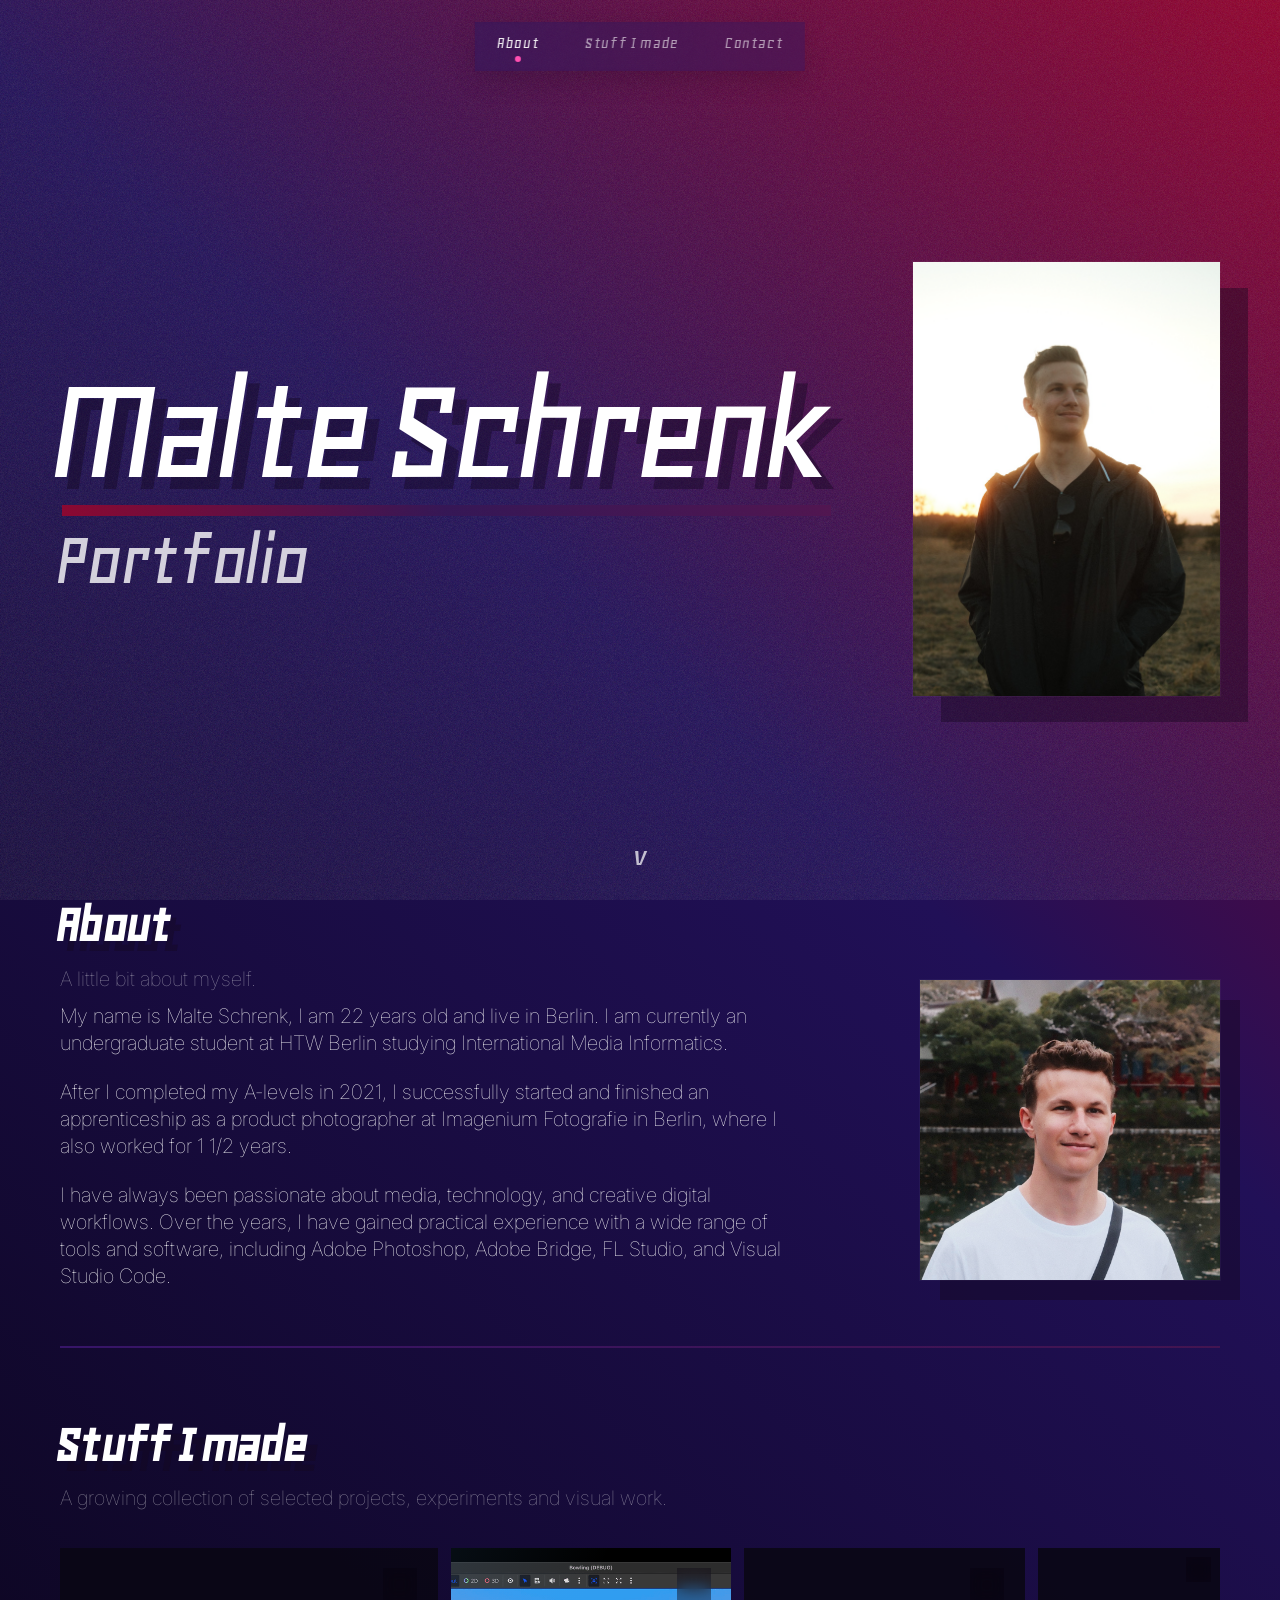
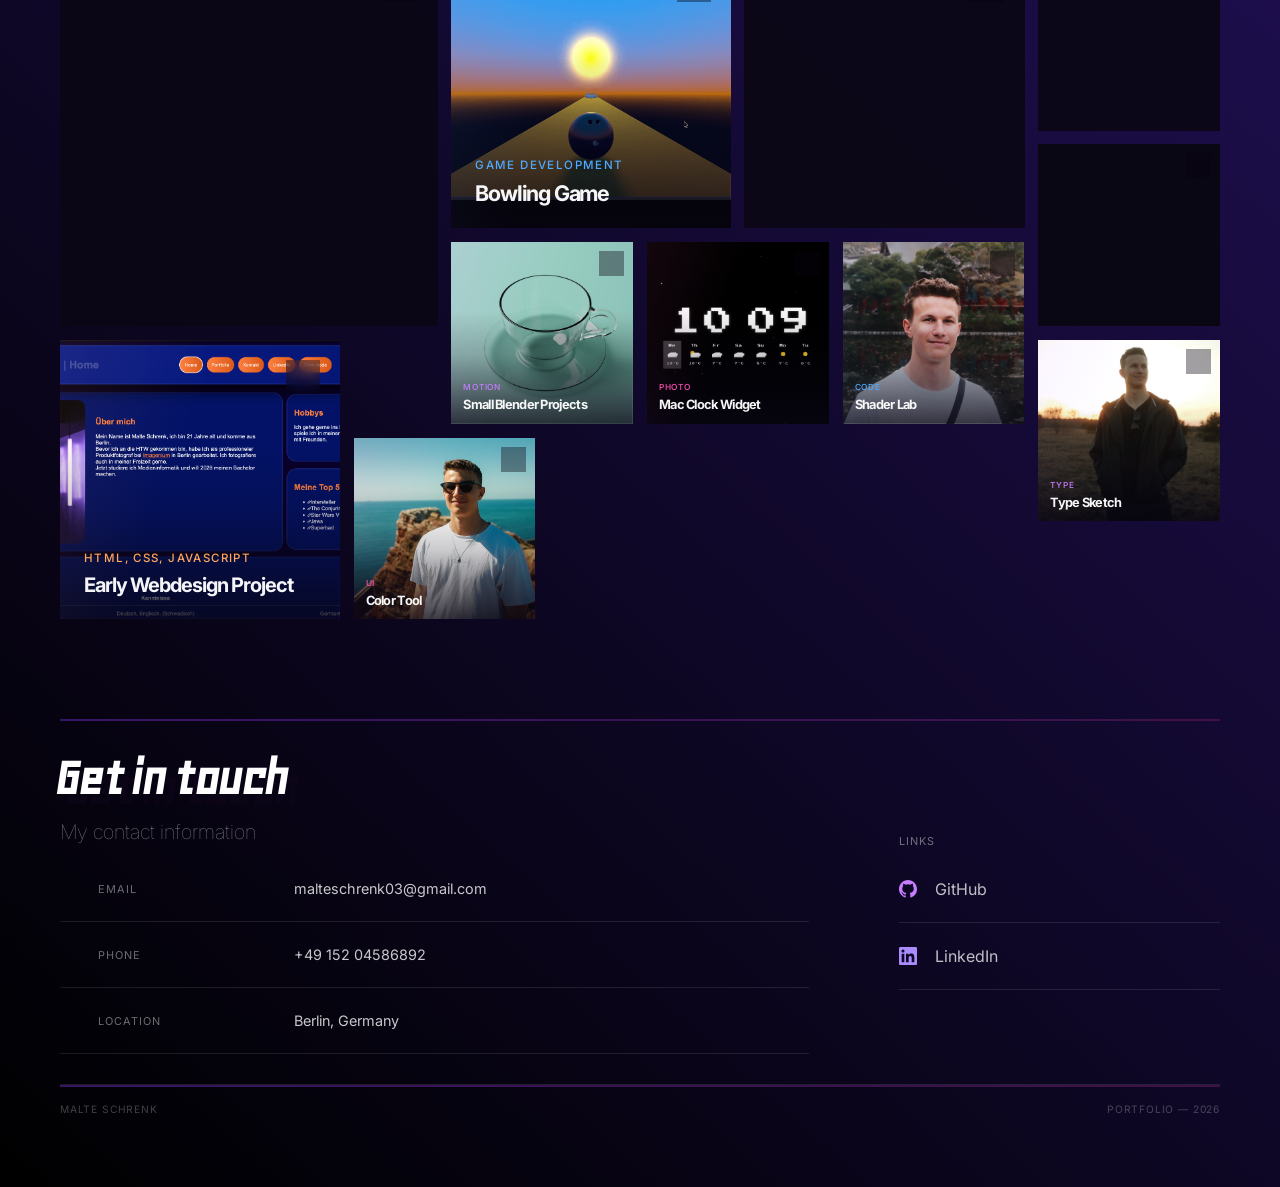
==== commit 0e077485: "Layout vereinheitlicht" ====
--- a/index.html
+++ b/index.html
@@ -264,8 +264,8 @@
         <section id="contact" class="contact-section page-section">
             <footer class="contact-footer">
                 <div class="contact-footer__intro">
-                    <h2 class="geo-regular">Get in touch</h2>
-                    <p class="contact-footer__eyebrow">My contact information</p>
+                    <h2 class="subHeadline geo-regular">Get in touch</h2>
+                    <div class="subtext contact-footer__eyebrow">My contact information</div>
                 </div>
 
                 <div class="contact-footer__details">
--- a/portfoliostylesheet.css
+++ b/portfoliostylesheet.css
@@ -1,6 +1,10 @@
 :root{
     --site-max-width: 1800px;
-    --content-padding: 60px;
+    --layout-gutter: 60px;
+    --layout-edge: max(
+        var(--layout-gutter),
+        calc((100vw - var(--site-max-width)) / 2 + var(--layout-gutter))
+    );
     --divider-gradient: linear-gradient(90deg, #371569 0%, #521751b7 100%);
     --radius: 0px;
 }
@@ -216,7 +220,7 @@
     width: min(100%, var(--site-max-width));
     min-height: 100vh;
     margin: 0 auto;
-    padding: clamp(96px, 12vh, 120px) 60px clamp(30px, 6vh, 50px) 60px;
+    padding: clamp(96px, 12vh, 120px) var(--layout-gutter) clamp(30px, 6vh, 50px);
     box-sizing: border-box;
 }
 
@@ -254,7 +258,7 @@
     width: min(300px, 28vw);
     height: auto;
     margin-top: 80px;
-    margin-right: 60px;
+    margin-right: var(--layout-gutter);
     box-shadow: 0 0 0 1px rgba(255,255,255,0.04), 20px 20px 0 rgba(20, 8, 30, 0.42);
 }
 
@@ -268,10 +272,11 @@
     align-items: flex-start;
     width: fit-content;
     margin: 0;
+    margin-left: 0.9rem;
     padding: 0;
     overflow: visible;
     isolation: isolate;
-    border-radius: 16px;
+    text-indent: -0.16em;
 
     color: rgba(255,255,255,1);
     font-size: 500%;
@@ -290,6 +295,7 @@
 
 .headliner h2{
     opacity: 0.8;
+    margin-left: -7px;
 }
 
 .fancy{
@@ -301,8 +307,8 @@
 .fancy::after{
     content: "";
     position: absolute;
-    left: 0.05em;
-    right: -0.06em;
+    left: 0.001em;
+    right: -0.02em;
     bottom: 0.04em;
     height: 0.07em;
     background: linear-gradient(90deg, #910930 0%, #371856 50%, #521751 100%);
@@ -328,7 +334,8 @@
     z-index: 1;
 
     max-width: 1150px;
-    margin-left: 65px;
+    margin-left: var(--layout-gutter);
+    margin-right: var(--layout-gutter);
 
     color: rgba(255,255,255,1);
     font-size: 20px;
@@ -353,9 +360,12 @@
 .subHeadline{
     position: relative;
 
-    margin-left: 60px;
+    text-indent: -0.09em;
+    margin-left: var(--layout-gutter);
+    margin-right: var(--layout-gutter);
     margin-bottom: 22px;
     padding-bottom: 0;
+
 
     color: rgba(255,255,255,1);
     font-size: clamp(3.3rem, 4.3vw, 4.7rem);
@@ -367,9 +377,9 @@
 
 .line{
     position: relative;
-    width: calc(100% - 120px);
+    width: auto;
     height: 2px;
-    margin: 56px 60px 0 60px;
+    margin: 56px var(--layout-gutter) 0;
     border: 0;
     background: transparent;
     border-radius: 0;
@@ -425,7 +435,7 @@
     grid-auto-rows: 1fr;
     gap: 14px;
 
-    margin: 36px 60px 72px 60px;
+    margin: 36px var(--layout-gutter) 72px;
 }
 
 .project-panel{
@@ -860,7 +870,7 @@
     justify-items: stretch;
 
     width: auto;
-    margin: 48px 60px 0 60px;
+    margin: 48px var(--layout-gutter) 0;
     box-sizing: border-box;
 }
 
@@ -955,7 +965,7 @@
     display: grid;
     grid-template-columns: minmax(0, 1.35fr) minmax(300px, 0.65fr);
     gap: 18px;
-    margin: 42px 60px 0 60px;
+    margin: 42px var(--layout-gutter) 0;
 }
 
 .contact-card,
@@ -1135,7 +1145,7 @@
     position: relative;
     display: flex;
     justify-content: space-between;
-    margin: 72px 60px 0 60px;
+    margin: 72px var(--layout-gutter) 0;
     padding-top: 18px;
     border-top: 0;
     color: rgba(255,255,255,0.3);
@@ -1146,7 +1156,7 @@
 
 /* ---------- Compact Contact Footer ---------- */
 .contact-section{
-    margin: 100px 60px 0 60px;
+    margin: 100px var(--layout-gutter) 0;
     padding: 0 0 72px 0;
 }
 
@@ -1158,21 +1168,14 @@
 }
 
 .contact-footer__eyebrow{
-    margin: 0 0 12px 0;
-    color: rgba(255,255,255,0.5);
-    font-size: 1rem;
-    line-height: 1.4;
+    margin-left: 0;
+    margin-right: 0;
 }
 
 .contact-footer__intro h2{
     max-width: 900px;
-    margin: 0 0 8px 0;
-    font-size: clamp(3.3rem, 4.3vw, 4.7rem);
-    font-weight: 700;
-    line-height: 0.94;
-    letter-spacing: -0.05em;
-    font-family: "Geo", sans-serif;
-    text-shadow: 10px 10px 0 rgba(20, 8, 30, 0.4);
+    margin-left: 0;
+    margin-right: 0;
 }
 
 .contact-footer__details{
@@ -1313,7 +1316,7 @@
 
 .subpage-hero{
     max-width: 900px;
-    margin: 0 60px 80px 60px;
+    margin: 0 var(--layout-gutter) 80px;
 }
 
 /* ---------- Project Cards ---------- */
@@ -1322,7 +1325,7 @@
     grid-template-columns: repeat(3, minmax(0, 1fr));
     gap: 32px;
 
-    margin: 0 60px 120px 60px;
+    margin: 0 var(--layout-gutter) 120px;
 }
 
 .project-card{
@@ -1429,7 +1432,7 @@
 .home-button{
     position: fixed;
     top: 28px;
-    left: 60px;
+    left: var(--layout-edge);
     z-index: 300;
 
     display: flex;
@@ -1506,6 +1509,10 @@
 }
 
 @media (max-width: 900px){
+    :root{
+        --layout-gutter: 32px;
+    }
+
     body{
         min-height: 100vh;
     }
@@ -1535,7 +1542,6 @@
     .headliner{
         max-width: calc(100vw - 64px);
         padding: 16px 18px 18px 18px;
-        border-radius: 26px;
         clip-path: inset(0 round 26px);
     }
 
@@ -1565,8 +1571,8 @@
     .subHeadline,
     .text,
     .subtext{
-        margin-left: 32px;
-        margin-right: 32px;
+        margin-left: var(--layout-gutter);
+        margin-right: var(--layout-gutter);
     }
 
     .subHeadline{
@@ -1581,19 +1587,19 @@
 
     .subimg{
         align-self: flex-end;
-        width: min(360px, calc(100% - 64px));
-        margin: 48px 32px 0 32px;
+        width: min(360px, calc(100% - (2 * var(--layout-gutter))));
+        margin: 48px var(--layout-gutter) 0;
     }
 
     .line{
-        width: calc(100% - 64px);
-        margin-left: 32px;
-        margin-right: 32px;
+        width: auto;
+        margin-left: var(--layout-gutter);
+        margin-right: var(--layout-gutter);
     }
 
     .category-buttons{
         grid-template-columns: 1fr;
-        margin: 32px 32px 0 32px;
+        margin: 32px var(--layout-gutter) 0;
     }
 
     .work-heading{
@@ -1603,7 +1609,7 @@
     .project-grid{
         grid-template-columns: repeat(8, minmax(0, 1fr));
         gap: 12px;
-        margin: 32px 32px 64px 32px;
+        margin: 32px var(--layout-gutter) 64px;
     }
 
     .project-panel[data-importance]{
@@ -1632,7 +1638,7 @@
 
     .contact-grid{
         grid-template-columns: 1fr;
-        margin: 36px 32px 0 32px;
+        margin: 36px var(--layout-gutter) 0;
     }
 
     .contact-card--intro{
@@ -1649,12 +1655,16 @@
     }
 
     .site-footer{
-        margin-left: 32px;
-        margin-right: 32px;
+        margin-left: var(--layout-gutter);
+        margin-right: var(--layout-gutter);
     }
 }
 
 @media (max-width: 620px){
+    :root{
+        --layout-gutter: 16px;
+    }
+
     .top-nav{
         top: 12px;
         width: auto;
@@ -1681,8 +1691,8 @@
 
     .hero-stage{
         padding-top: 88px;
-        padding-left: 16px;
-        padding-right: 16px;
+        padding-left: var(--layout-gutter);
+        padding-right: var(--layout-gutter);
     }
 
     .headliner{
@@ -1715,8 +1725,8 @@
     .subHeadline,
     .text,
     .subtext{
-        margin-left: 16px;
-        margin-right: 16px;
+        margin-left: var(--layout-gutter);
+        margin-right: var(--layout-gutter);
     }
 
     .subHeadline{
@@ -1735,14 +1745,14 @@
     }
 
     .subimg{
-        width: calc(100% - 32px);
-        margin: 36px 16px 0 16px;
+        width: calc(100% - (2 * var(--layout-gutter)));
+        margin: 36px var(--layout-gutter) 0;
         border-radius: 14px;
     }
 
     .line{
-        width: calc(100% - 32px);
-        margin: 42px 16px 0 16px;
+        width: auto;
+        margin: 42px var(--layout-gutter) 0;
     }
 
     .work-heading{
@@ -1752,7 +1762,7 @@
     .project-grid{
         grid-template-columns: repeat(6, minmax(0, 1fr));
         gap: 8px;
-        margin: 24px 16px 52px 16px;
+        margin: 24px var(--layout-gutter) 52px;
     }
 
     .project-panel[data-importance="featured"]{
@@ -1842,7 +1852,7 @@
 
     .contact-grid{
         gap: 12px;
-        margin: 28px 16px 0 16px;
+        margin: 28px var(--layout-gutter) 0;
     }
 
     .contact-card--intro{
@@ -1879,7 +1889,7 @@
     }
 
     .site-footer{
-        margin: 52px 16px 0 16px;
+        margin: 52px var(--layout-gutter) 0;
     }
 }
 
@@ -1931,7 +1941,7 @@
 
 @media (max-width: 900px){
     .contact-section{
-        margin: 72px 32px 0 32px;
+        margin: 72px var(--layout-gutter) 0;
         padding-bottom: 32px;
     }
 
@@ -1939,22 +1949,12 @@
 
 @media (max-width: 620px){
     .contact-section{
-        margin: 58px 16px 0 16px;
+        margin: 58px var(--layout-gutter) 0;
         padding-bottom: 24px;
     }
 
     .contact-footer{
         padding-top: 26px;
-    }
-
-    .contact-footer__intro h2{
-        margin-bottom: 8px;
-        font-size: clamp(2.2rem, 10vw, 3.4rem);
-    }
-
-    .contact-footer__eyebrow{
-        margin-bottom: 24px;
-        font-size: 0.92rem;
     }
 
     .contact-footer__details{
@@ -2007,3 +2007,36 @@
         transition: none;
     }
 }
+
+
+/*Debug*/
+/*
+* {
+    outline: 1px solid red;
+    outline-offset: -1px;
+}
+
+body::before,
+body::after {
+    content: "";
+    position: fixed;
+    top: 0;
+    bottom: 0;
+    width: 1px;
+    opacity: 1;
+    filter: none;
+    mix-blend-mode: normal;
+    background-image: none;
+    background: #ff0000;
+    z-index: 99999;
+    pointer-events: none;
+}
+
+body::before {
+    left: var(--layout-edge);
+}
+
+body::after {
+    right: var(--layout-edge);
+}
+*/
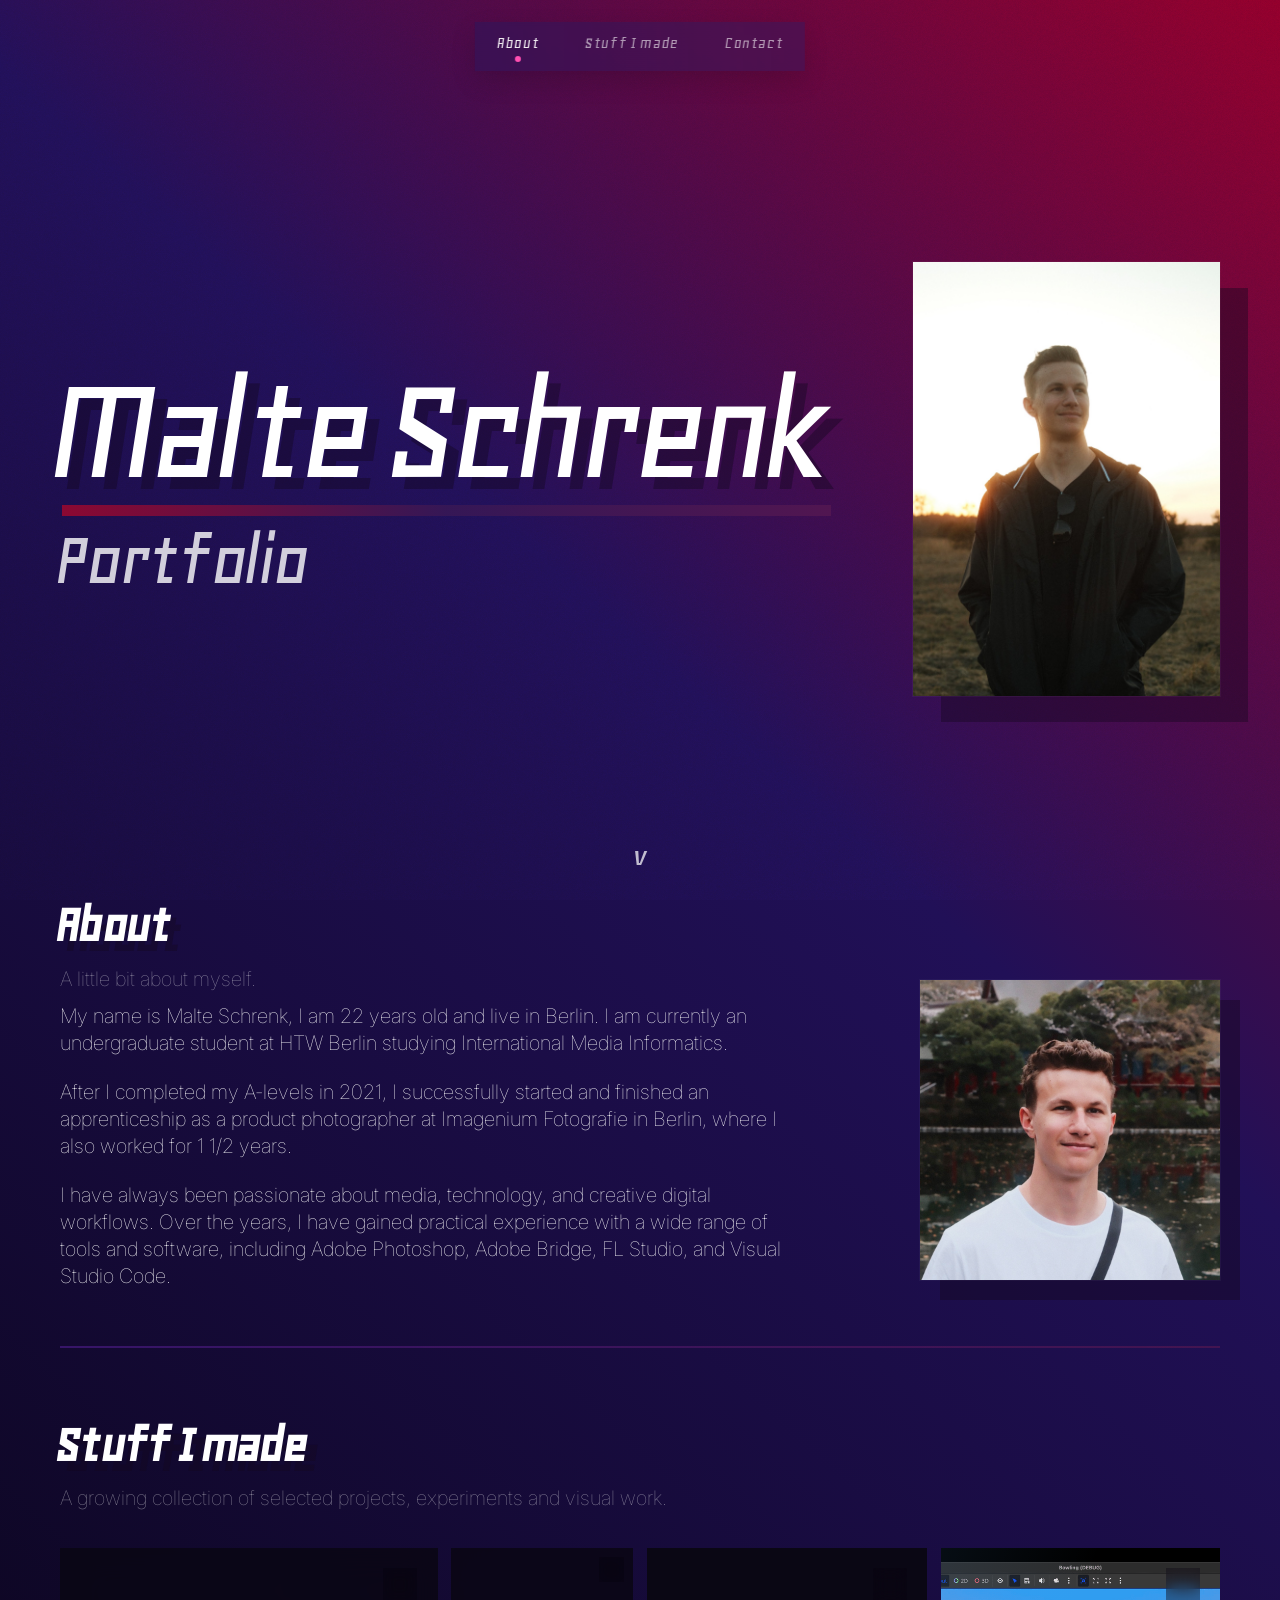
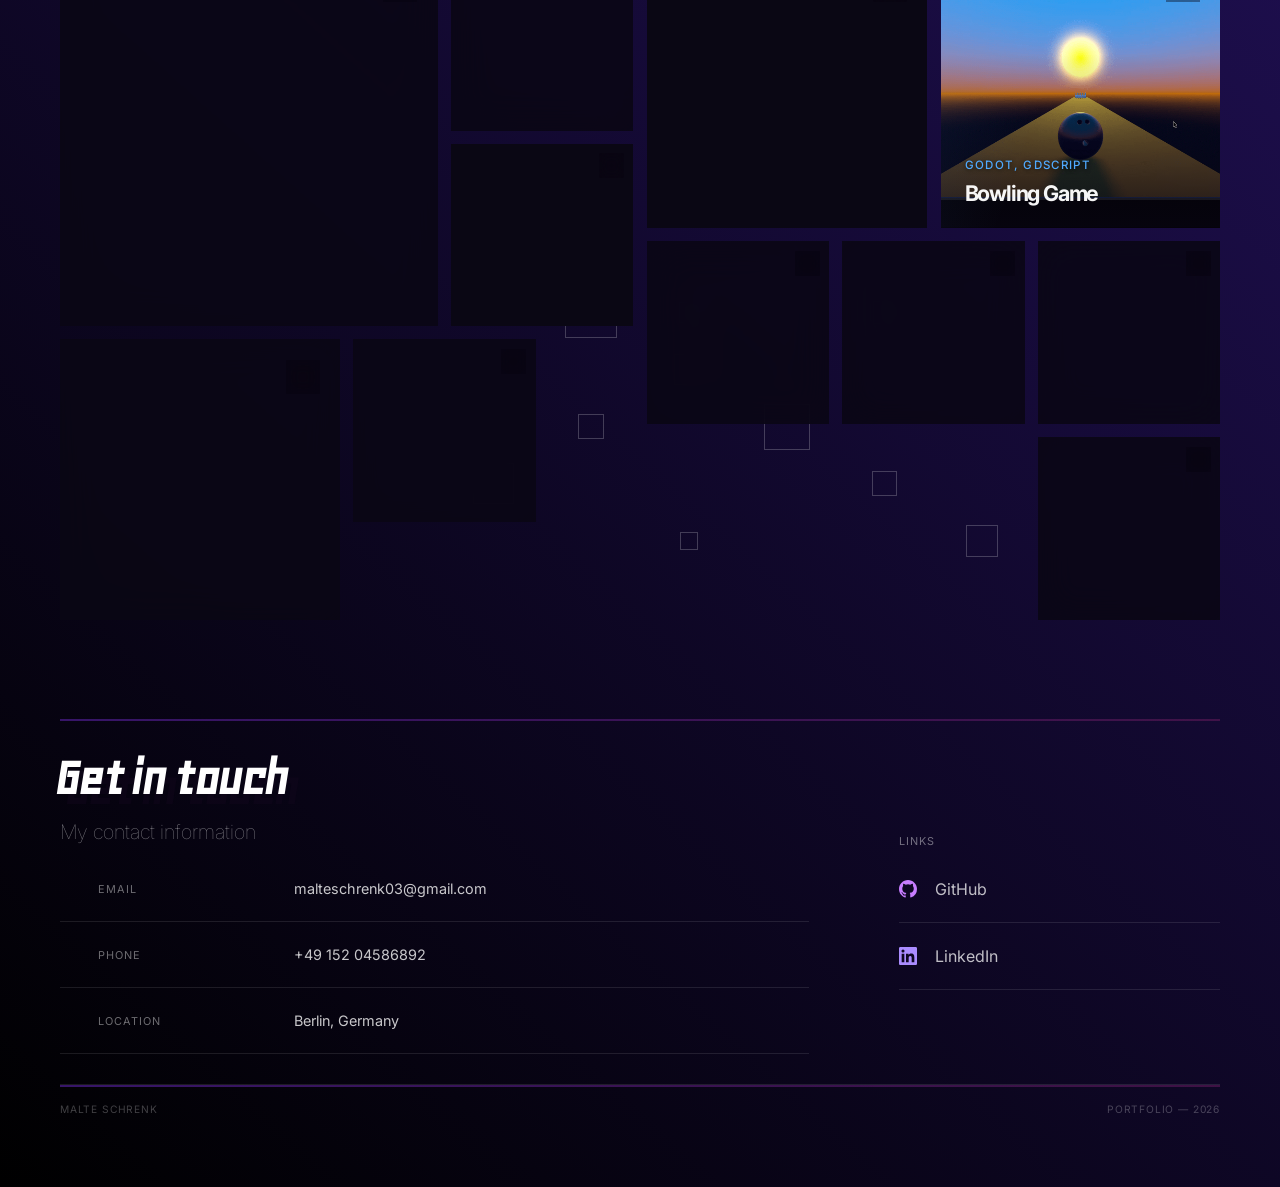
==== commit 6043e7c4: "Layout Fixes" ====
--- a/index.html
+++ b/index.html
@@ -7,12 +7,8 @@
 
     <link rel="preconnect" href="https://fonts.googleapis.com">
     <link rel="preconnect" href="https://fonts.gstatic.com" crossorigin>
-    <link href="https://fonts.googleapis.com/css2?family=Inter:wght@100;200;300;400;500;700&amp;display=swap" rel="stylesheet">
+    <link href="https://fonts.googleapis.com/css2?family=Geo:ital@0;1&amp;family=Inter:wght@100;200;300;400;500;700&amp;display=swap" rel="stylesheet">
     <link rel="stylesheet" href="portfoliostylesheet.css">
-
-    <link rel="preconnect" href="https://fonts.googleapis.com">
-    <link rel="preconnect" href="https://fonts.gstatic.com" crossorigin>
-    <link href="https://fonts.googleapis.com/css2?family=Geo:ital@0;1&display=swap" rel="stylesheet">
 
     <script src="https://unpkg.com/lucide@latest"></script>
     <script src="script.js" defer></script>
@@ -33,7 +29,7 @@
             <h2 class="geo-regular">Portfolio</h2>
         </header>
 
-        <img class="hero-img" src="portfolioimage1.png" alt="Portrait of Malte Schrenk">
+        <img class="hero-img" src="Projektbilder/malte-portrait-sunset.jpg" alt="Portrait of Malte Schrenk" fetchpriority="high" decoding="async">
     </div>
 
     <main>
@@ -60,7 +56,7 @@
                     </div>
                 </div>
 
-                <img class="subimg" src="portfolioimage2.png" alt="Another Portrait of Malte Schrenk" style="z-index: 999;">
+                <img class="subimg" src="Projektbilder/malte-portrait-studio.jpg" alt="Another Portrait of Malte Schrenk" loading="lazy" decoding="async" style="z-index: 999;">
 
             </div>
         </section>
@@ -84,148 +80,164 @@
                 and data-link-label.
             -->
             <div class="project-grid" aria-label="Selected projects">
-                <!-- USER PROJECT START: Rain Mixer -->
-                <article class="project-panel project-panel--violet" data-importance="featured" tabindex="0" role="button" aria-haspopup="dialog"
-                    data-title="Rain Mixer" data-category="Website, Creative Coding"
-                    data-images="Projektfotos/rm1.gif|Projektfotos/rm2.png"
+                <div class="background-decor" aria-hidden="true">
+                    <span></span>
+                    <span></span>
+                    <span></span>
+                    <span></span>
+                    <span></span>
+                    <span></span>
+                    <span></span>
+                    <span></span>
+                    <span></span>
+                    <span></span>
+                </div>
+
+                <!--Rain Mixer-->
+                <article class="project-panel project-panel--violet" data-importance="featured" data-edge="left" tabindex="0" role="button" aria-haspopup="dialog"
+                    data-title="Rain Mixer" data-category="HTML, CSS, JavaScript"
+                    data-images="Projektbilder/rm1.gif|Projektbilder/rm2.jpg"
                     data-captions="Animated overview of the rain mixer interface.|The mixer controls for combining different ambient sound layers."
                     data-link="https://zuemmel.github.io/Rainmixer/"
                     data-link-label="Try it yourself"
-                    style="--project-image: url('Projektfotos/rm3.jpg')"
+                    data-project-image="Projektbilder/rm3.jpg"
                     data-detail="RainMixer is a web project I created to mix different rain and ambient sounds into personalized soundscapes. I added animated weather effects and a glass-inspired interface to create a relaxing atmosphere.
                                 The project was developed with the help of AI and gave me the opportunity to experiment with web design, animations, and audio playback in the browser.">
                     <div class="project-panel__content">
-                        <p class="project-panel__meta">Website, Creative Coding</p>
+                        <p class="project-panel__meta">HTML, CSS, JavaScript</p>
                         <h3>Rain Mixer</h3>
                     </div>
                     <span class="project-panel__open" aria-hidden="true"><i data-lucide="arrow-up-right"></i></span>
                 </article>
-                <!-- USER PROJECT END: Rain Mixer -->
-
-                <!-- USER PROJECT START: Godot Bowling Game -->
-                <article class="project-panel project-panel--blue" data-importance="standard" tabindex="0" role="button" aria-haspopup="dialog"
-                    data-title="Godot Bowling Game" data-category="Game Development"
-                    data-images="Projektfotos/bowling2.gif|Projektfotos/bowling3.png"
+
+                <!--Java Programming-->
+                <article class="project-panel project-panel--warm" data-importance="micro" tabindex="0" role="button" aria-haspopup="dialog"
+                    data-title="Java Programming" data-category="Java, IntelliJ IDEA"
+                    data-images="Projektbilder/java-programming.jpg"
+                    data-captions="Java exercises focused on recursion and binary tree structures."
+                    data-project-image="Projektbilder/java-programming.jpg"
+                    data-detail="Java is a central part of my International Media Informatics studies. Through practical exercises and coursework, I use it to develop a deeper understanding of object-oriented programming, algorithms, data structures, and structured problem-solving.">
+                    <div class="project-panel__content">
+                        <p class="project-panel__meta">Java, IntelliJ IDEA</p>
+                        <h3>Java Programming</h3>
+                    </div>
+                    <span class="project-panel__open" aria-hidden="true"><i data-lucide="arrow-up-right"></i></span>
+                </article>
+
+                <!--Blender-->
+                <article class="project-panel project-panel--violet" data-importance="standard" tabindex="0" role="button" aria-haspopup="dialog"
+                    data-title="Small Blender Projects" data-category="Blender"
+                    data-images="Projektbilder/blender1.jpg|Projektbilder/blender3.jpg|Projektbilder/blender2.jpg|Projektbilder/blender4.jpg"
+                    data-captions="A glass cup study focused on modelling, materials and lighting.|A second Blender exercise created while learning the basic workflow.|Added Texture and Sprinkles.|Both Objects together and added Water to the glass."
+                    data-project-image="Projektbilder/blender1.jpg"
+                    data-detail="Two small projects I created by following YouTube tutorials to get familiar with Blender. I used them to learn the basics of 3D modeling, texturing, materials, and lighting, while gaining some first experience with rendering.">
+                    <div class="project-panel__content">
+                        <p class="project-panel__meta">Blender</p>
+                        <h3>Small Blender Projects</h3>
+                    </div>
+                    <span class="project-panel__open" aria-hidden="true"><i data-lucide="arrow-up-right"></i></span>
+                </article>
+
+                <!--Godot-->
+                <article class="project-panel project-panel--blue" data-importance="standard" data-edge="right" tabindex="0" role="button" aria-haspopup="dialog"
+                    data-title="Bowling Game" data-category="Godot, GDScript"
+                    data-images="Projektbilder/bowling2.gif|Projektbilder/bowling3.jpg"
                     data-captions="The bowling prototype running in Godot.|A closer look at the scene, physics objects and environment."
-                    style="--project-image: url('Projektfotos/bowling2.gif')"
+                    data-project-image="Projektbilder/bowling2.gif"
                     data-detail="A small bowling game I created to get familiar with the basics of Godot, 3D physics, and GDScript. The project helped me understand how physics-based interactions work in a game engine and gave me some hands-on experience with basic game development. By pressing the Forward key a Bar goes up and down and you have to release at the right moment to send the ball off with maximum velocity">
                     <div class="project-panel__content">
-                        <p class="project-panel__meta">Game Development</p>
+                        <p class="project-panel__meta">Godot, GDScript</p>
                         <h3>Bowling Game</h3>
                     </div>
                     <span class="project-panel__open" aria-hidden="true"><i data-lucide="arrow-up-right"></i></span>
                 </article>
-                <!-- USER PROJECT END: Godot Bowling Game -->
-
-                <!-- USER PROJECT START: Selected Photography -->
-                <article class="project-panel project-panel--rose" data-importance="standard" tabindex="0" role="button" aria-haspopup="dialog"
-                    data-title="Photography" data-category="Photography"
-                    data-images="Projektfotos/foto1.jpg|Projektfotos/foto2.jpg|Projektfotos/foto3.jpg|Projektfotos/foto4.jpg|Projektfotos/foto5.jpg|Projektfotos/foto6.png|Projektfotos/foto7.png"
+
+                <!--Maya-->
+                <article class="project-panel project-panel--warm" data-importance="micro" tabindex="0" role="button" aria-haspopup="dialog"
+                    data-title="First Maya modelling attempts" data-category="Maya"
+                    data-images="Projektbilder/Maya2.jpg|Projektbilder/Maya3.jpg"
+                    data-captions="Shampoo Bottle using a reference Image.|Cup."
+                    data-project-image="Projektbilder/Maya1.jpg"
+                    data-detail="Two very simple Projects created in Maya during studies at HTW.">
+                    <div class="project-panel__content">
+                        <p class="project-panel__meta">Maya</p>
+                        <h3>First Maya modelling attempts</h3>
+                    </div>
+                    <span class="project-panel__open" aria-hidden="true"><i data-lucide="arrow-up-right"></i></span>
+                </article>
+
+                <!--Music Production-->
+                <article class="project-panel project-panel--blue" data-importance="micro" tabindex="0" role="button" aria-haspopup="dialog"
+                    data-title="Music Production" data-category="FL Studio"
+                    data-images="Projektbilder/music-production.jpg"
+                    data-audio="Musik/song-01.mp3|Musik/song-02.mp3|Musik/song-03.mp3|Musik/song-04.mp3"
+                    data-audio-titles="Oceans - zml|Song 02|Song 03|Song 04"
+                    data-project-image="Projektbilder/music-production.jpg"
+                    data-detail="A selection of music and audio experiments. The tracks can be played directly in the project overview.">
+                    <div class="project-panel__content">
+                        <p class="project-panel__meta">FL Studio</p>
+                        <h3>Music Production</h3>
+                    </div>
+                    <span class="project-panel__open" aria-hidden="true"><i data-lucide="arrow-up-right"></i></span>
+                </article>
+
+                <!--Mac Clock Widget-->
+                <article class="project-panel project-panel--rose" data-importance="micro" tabindex="0" role="button" aria-haspopup="dialog"
+                    data-title="Mac Clock Widget" data-category="Swift, SwiftUI"
+                    data-images="Projektbilder/pixelwidget2.gif"
+                    data-project-image="Projektbilder/pixelwidget1.jpg"
+                    data-detail="A small project I started because I wanted a custom desktop clock instead of the standard macOS widget. I used AI assistance to help with most of the coding and focused mainly on customizing the design and functionality to my preferences.">
+                    <div class="project-panel__content">
+                        <p class="project-panel__meta">Swift, SwiftUI</p>
+                        <h3>Mac Clock Widget</h3>
+                    </div>
+                    <span class="project-panel__open" aria-hidden="true"><i data-lucide="arrow-up-right"></i></span>
+                </article>
+
+                <!--Photography-->
+                <article class="project-panel project-panel--rose" data-importance="standard" data-edge="left" tabindex="0" role="button" aria-haspopup="dialog"
+                    data-title="Selected Photography" data-category="Adobe Photoshop"
+                    data-images="Projektbilder/foto1.jpg|Projektbilder/foto2.jpg|Projektbilder/foto3.jpg|Projektbilder/foto4.jpg|Projektbilder/foto5.jpg|Projektbilder/foto6.jpg|Projektbilder/foto7.jpg"
                     data-captions="A picture for my final examination portfolio. A mix of photography and mockup design.|A bottle I photographed for a project during my apprenticeship.|Shoes photographed for my portfolio. The main challenge was making the shoes appear to float in mid-air and positioning the laces.|Toothbrush photographed for my portfolio.|A mood shot of an Apple Watch.|Photographs from my final examination project.|Photographs from my final examination project."
-                    style="--project-image: url('Projektfotos/foto1.jpg')"
+                    data-project-image="Projektbilder/foto1.jpg"
                     data-detail="A collection of photographs I took during my apprenticeship and my time working as a full-time product photographer. The selection showcases some of my work and the experience I gained in product photography, lighting, and image editing.">
                     <div class="project-panel__content">
-                        <p class="project-panel__meta">Photography</p>
+                        <p class="project-panel__meta">Adobe Photoshop</p>
                         <h3>Selected Photography</h3>
                     </div>
                     <span class="project-panel__open" aria-hidden="true"><i data-lucide="arrow-up-right"></i></span>
                 </article>
-                <!-- USER PROJECT END: Selected Photography -->
-
-                <article class="project-panel project-panel--blue" data-importance="micro" tabindex="0" role="button" aria-haspopup="dialog"
-                    data-title="Sound Study" data-category="Audio Experiment"
-                    data-images="portfolioimage2.png|portfolioimage1.jpeg"
-                    style="--project-image: url('portfolioimage2.png')"
-                    data-detail="A short experimental study combining field recordings, layered textures and a minimal visual interface.">
-                    <div class="project-panel__content">
-                        <p class="project-panel__meta">Audio</p>
-                        <h3>Sound Study</h3>
-                    </div>
-                    <span class="project-panel__open" aria-hidden="true"><i data-lucide="arrow-up-right"></i></span>
-                </article>
-
-                <article class="project-panel project-panel--warm" data-importance="micro" tabindex="0" role="button" aria-haspopup="dialog"
-                    data-title="Poster Series" data-category="Graphic Design"
-                    data-images="portfolioimage1 Kopie.jpeg|portfolioimage2.png"
-                    style="--project-image: url('portfolioimage1 Kopie.jpeg')"
-                    data-detail="A small poster series exploring bold typography, cropped photography and limited color palettes.">
-                    <div class="project-panel__content">
-                        <p class="project-panel__meta">Design</p>
-                        <h3>Poster Series</h3>
-                    </div>
-                    <span class="project-panel__open" aria-hidden="true"><i data-lucide="arrow-up-right"></i></span>
-                </article>
-
-                <!-- USER PROJECT START: Small Blender Projects -->
+
+                <!--Early Web Design Project-->
+                <article class="project-panel project-panel--warm" data-importance="micro" data-edge="right" tabindex="0" role="button" aria-haspopup="dialog"
+                    data-title="Early Web Design Project" data-category="HTML, CSS, JavaScript"
+                    data-images="Projektbilder/wd1.jpg|Projektbilder/wd2.jpg|Projektbilder/wd3.jpg"
+                    data-captions="Basic HTML website with minimal design.|Added CSS for custom buttons, backgrounds, fonts and colors.|Added JavaScript integration to include a search bar."
+                    data-project-image="Projektbilder/wd3.jpg"
+                    data-detail="One of my first web development projects, which I used to learn the basics of HTML, CSS, and JavaScript. I started with a simple HTML page, gradually added styling with CSS, and later introduced interactive elements using JavaScript.
+                    Looking back at the different versions shows how my understanding of web development developed over time.">
+                    <div class="project-panel__content">
+                        <p class="project-panel__meta">HTML, CSS, JavaScript</p>
+                        <h3>Early Web Design Project</h3>
+                    </div>
+                    <span class="project-panel__open" aria-hidden="true"><i data-lucide="arrow-up-right"></i></span>
+                </article>
+
                 <article class="project-panel project-panel--violet" data-importance="micro" tabindex="0" role="button" aria-haspopup="dialog"
-                    data-title="Small Blender Projects" data-category="Motion Design"
-                    data-images="Projektfotos/blender1.jpg|Projektfotos/blender2.jpg"
-                    data-captions="A glass cup study focused on modelling, materials and lighting.|A second Blender exercise created while learning the basic workflow."
-                    style="--project-image: url('Projektfotos/blender1.jpg')"
-                    data-detail="Two small projects I created by following YouTube tutorials to get familiar with Blender. I used them to learn the basics of 3D modeling, texturing, materials, and lighting, while gaining some first experience with rendering.">
-                    <div class="project-panel__content">
-                        <p class="project-panel__meta">Motion</p>
-                        <h3>Small Blender Projects</h3>
-                    </div>
-                    <span class="project-panel__open" aria-hidden="true"><i data-lucide="arrow-up-right"></i></span>
-                </article>
-                <!-- USER PROJECT END: Small Blender Projects -->
-
-                <!-- USER PROJECT START: Mac Clock Widget -->
-                <article class="project-panel project-panel--rose" data-importance="micro" tabindex="0" role="button" aria-haspopup="dialog"
-                    data-title="Mac Clock Widget" data-category="Coding"
-                    data-images="Projektfotos/pixelwidget2.gif"
-                    style="--project-image: url('Projektfotos/pixelwidget1.png')"
-                    data-detail="A small project I started because I wanted a custom desktop clock instead of the standard macOS widget. I used AI assistance to help with most of the coding and focused mainly on customizing the design and functionality to my preferences.">
-                    <div class="project-panel__content">
-                        <p class="project-panel__meta">Photo</p>
-                        <h3>Mac Clock Widget</h3>
-                    </div>
-                    <span class="project-panel__open" aria-hidden="true"><i data-lucide="arrow-up-right"></i></span>
-                </article>
-                <!-- USER PROJECT END: Mac Clock Widget -->
-
-                <!-- USER PROJECT START: Early Webdesign Project -->
-                <article class="project-panel project-panel--warm" data-importance="compact" tabindex="0" role="button" aria-haspopup="dialog"
-                    data-title="Photography" data-category="Photography · Retouching"
-                    data-images="Projektfotos/wd1.png|Projektfotos/wd2.png|Projektfotos/wd3.png"
-                    data-captions="Basic HTML Website, with little Design.|Added CSS for custom Buttons, Background, Fonts and Colors.|Added Javasript Integration to include a search Bar."
-                    style="--project-image: url('Projektfotos/wd3.png')"
-                    data-detail="One of my first web development projects, which I used to learn the basics of HTML, CSS, and JavaScript. I started with a simple HTML page, gradually added styling with CSS, and later introduced interactive elements using JavaScript.
-
-Looking back at the different versions shows how my understanding of web development developed over time.">
-                    <div class="project-panel__content">
-                        <p class="project-panel__meta">HTML, CSS, JavaScript</p>
-                        <h3>Early Webdesign Project</h3>
-                    </div>
-                    <span class="project-panel__open" aria-hidden="true"><i data-lucide="arrow-up-right"></i></span>
-                </article>
-                <!-- USER PROJECT END: Early Webdesign Project -->
-
-                <article class="project-panel project-panel--blue" data-importance="micro" tabindex="0" role="button" aria-haspopup="dialog"
-                    data-title="Shader Lab" data-category="Creative Coding"
-                    data-images="portfolioimage2.png|6E0D20AF-79F3-4D46-B801-9B73711D1D72.JPG"
-                    style="--project-image: url('portfolioimage2.png')"
-                    data-detail="Small real-time visual experiments with color, noise and procedural movement.">
-                    <div class="project-panel__content"><p class="project-panel__meta">Code</p><h3>Shader Lab</h3></div>
-                    <span class="project-panel__open" aria-hidden="true"><i data-lucide="arrow-up-right"></i></span>
-                </article>
-
-                <article class="project-panel project-panel--violet" data-importance="micro" tabindex="0" role="button" aria-haspopup="dialog"
-                    data-title="Type Sketch" data-category="Typography"
-                    data-images="portfolioimage1 Kopie.jpeg|portfolioimage1.png"
-                    style="--project-image: url('portfolioimage1 Kopie.jpeg')"
+                    data-title="Type Sketch" data-category="Adobe Illustrator"
+                    data-images="Projektbilder/malte-portrait-sunset.jpg"
+                    data-project-image="Projektbilder/malte-portrait-sunset.jpg"
                     data-detail="A quick typographic study exploring scale, spacing and expressive letterforms.">
-                    <div class="project-panel__content"><p class="project-panel__meta">Type</p><h3>Type Sketch</h3></div>
-                    <span class="project-panel__open" aria-hidden="true"><i data-lucide="arrow-up-right"></i></span>
-                </article>
-
-                <article class="project-panel project-panel--rose" data-importance="micro" tabindex="0" role="button" aria-haspopup="dialog"
-                    data-title="Color Tool" data-category="Interface Experiment"
-                    data-images="6E0D20AF-79F3-4D46-B801-9B73711D1D72.JPG|portfolioimage2.png"
-                    style="--project-image: url('6E0D20AF-79F3-4D46-B801-9B73711D1D72.JPG')"
+                    <div class="project-panel__content"><p class="project-panel__meta">Adobe Illustrator</p><h3>Type Sketch</h3></div>
+                    <span class="project-panel__open" aria-hidden="true"><i data-lucide="arrow-up-right"></i></span>
+                </article>
+
+                <article class="project-panel project-panel--rose" data-importance="micro" data-edge="right" tabindex="0" role="button" aria-haspopup="dialog"
+                    data-title="Color Tool" data-category="HTML, CSS, JavaScript"
+                    data-images="Projektbilder/color-tool.jpg|Projektbilder/malte-portrait-studio.jpg"
+                    data-project-image="Projektbilder/color-tool.jpg"
                     data-detail="A compact interface experiment for generating and comparing color combinations.">
-                    <div class="project-panel__content"><p class="project-panel__meta">UI</p><h3>Color Tool</h3></div>
+                    <div class="project-panel__content"><p class="project-panel__meta">HTML, CSS, JavaScript</p><h3>Color Tool</h3></div>
                     <span class="project-panel__open" aria-hidden="true"><i data-lucide="arrow-up-right"></i></span>
                 </article>
             </div>
@@ -237,7 +249,7 @@
             </button>
             <div class="project-dialog__scroll">
                 <div class="project-gallery">
-                    <img class="project-gallery__image" src="" alt="">
+                    <img class="project-gallery__image" src="" alt="" decoding="async">
                     <button class="project-gallery__button project-gallery__button--previous" type="button" aria-label="Previous image">
                         <i data-lucide="chevron-left"></i>
                     </button>
@@ -250,6 +262,7 @@
                 <p class="project-dialog__meta"></p>
                 <h2 id="dialog-title"></h2>
                 <p class="project-dialog__description"></p>
+                <div class="project-dialog__audio" aria-label="Audio tracks" hidden></div>
                 <a class="project-dialog__link" href="#" target="_blank" rel="noopener noreferrer" hidden>
                     <span>View project</span>
                     <i data-lucide="arrow-up-right"></i>
--- a/portfoliostylesheet.css
+++ b/portfoliostylesheet.css
@@ -43,6 +43,30 @@
 
 html{
     overscroll-behavior-y: none;
+    background: #000000;
+    color-scheme: dark;
+    scrollbar-color: rgba(255,255,255,0.48) transparent;
+}
+
+/* Minimal scrollbar: only the thumb is visible. */
+html::-webkit-scrollbar{
+    width: 10px;
+}
+
+html::-webkit-scrollbar-track{
+    background: transparent;
+}
+
+html::-webkit-scrollbar-thumb{
+    border: 2px solid transparent;
+    border-radius: 999px;
+    background: rgba(255,255,255,0.48);
+    background-clip: padding-box;
+}
+
+html::-webkit-scrollbar-thumb:hover{
+    background: rgba(255,255,255,0.48);
+    background-clip: padding-box;
 }
 
 body{
@@ -85,6 +109,40 @@
     position: relative;
     z-index: 1;
 }
+
+.background-decor{
+    position: absolute;
+    z-index: 0;
+    inset: 0;
+    display: grid;
+    grid-template-columns: repeat(12, minmax(0, 1fr));
+    grid-template-rows: repeat(12, minmax(0, 1fr));
+    gap: 14px;
+    overflow: hidden;
+    pointer-events: none;
+}
+
+.background-decor span{
+    position: relative;
+    width: var(--decor-size, 42px);
+    aspect-ratio: 1;
+    align-self: center;
+    justify-self: center;
+    box-sizing: border-box;
+    border: 1px solid rgba(255,255,255,0.24);
+    opacity: 0.9;
+}
+
+.background-decor span:nth-child(1){ grid-column: 6; grid-row: 7; --decor-size: clamp(48px, 4vw, 72px); }
+.background-decor span:nth-child(2){ grid-column: 7; grid-row: 7; --decor-size: clamp(20px, 1.6vw, 28px); }
+.background-decor span:nth-child(3){ grid-column: 7; grid-row: 8; --decor-size: clamp(30px, 2.4vw, 44px); }
+.background-decor span:nth-child(4){ grid-column: 9; grid-row: 7; --decor-size: clamp(22px, 1.8vw, 32px); }
+.background-decor span:nth-child(5){ grid-column: 6; grid-row: 9; --decor-size: clamp(24px, 2vw, 36px); }
+.background-decor span:nth-child(6){ grid-column: 8; grid-row: 9; --decor-size: clamp(44px, 3.6vw, 64px); }
+.background-decor span:nth-child(7){ grid-column: 9; grid-row: 10; --decor-size: clamp(24px, 2vw, 36px); }
+.background-decor span:nth-child(8){ grid-column: 5; grid-row: 10; --decor-size: clamp(38px, 3.2vw, 56px); }
+.background-decor span:nth-child(9){ grid-column: 7; grid-row: 11; --decor-size: clamp(18px, 1.4vw, 26px); }
+.background-decor span:nth-child(10){ grid-column: 10; grid-row: 11; --decor-size: clamp(30px, 2.5vw, 46px); }
 
 main{
     position: relative;
@@ -443,6 +501,7 @@
     --project-position: center;
 
     position: relative;
+    z-index: 1;
     isolation: isolate;
     overflow: hidden;
 
@@ -532,6 +591,25 @@
     border-radius: 12px;
 }
 
+/* Anchor selected cards to the outer edges on wide layouts. */
+@media (min-width: 901px){
+    .project-panel[data-edge="left"][data-importance="featured"]{
+        grid-column: 1 / span 4;
+    }
+
+    .project-panel[data-edge="left"][data-importance="standard"]{
+        grid-column: 1 / span 3;
+    }
+
+    .project-panel[data-edge="right"][data-importance="standard"]{
+        grid-column: -4 / -1;
+    }
+
+    .project-panel[data-edge="right"][data-importance="micro"]{
+        grid-column: -3 / -1;
+    }
+}
+
 .project-panel[data-importance="micro"] .project-panel__meta{
     display: block;
     margin-bottom: 6px;
@@ -603,6 +681,7 @@
     font-size: 0.72rem;
     font-weight: 500;
     letter-spacing: 0.12em;
+    text-shadow: 0 1px 4px rgba(0,0,0,0.72);
     text-transform: uppercase;
 }
 
@@ -816,6 +895,41 @@
     line-height: 1.65;
 }
 
+.project-dialog__audio{
+    display: grid;
+    gap: 10px;
+    margin: 26px 4px 0;
+}
+
+.project-dialog__audio[hidden]{
+    display: none;
+}
+
+.audio-track{
+    display: grid;
+    grid-template-columns: minmax(100px, 0.35fr) minmax(220px, 1fr);
+    align-items: center;
+    gap: 18px;
+    padding: 14px 16px;
+    background: rgba(255,255,255,0.055);
+    box-shadow: inset 0 0 0 1px rgba(255,255,255,0.1);
+}
+
+.audio-track__title{
+    overflow: hidden;
+    color: rgba(255,255,255,0.86);
+    font-size: 0.88rem;
+    font-weight: 500;
+    text-overflow: ellipsis;
+    white-space: nowrap;
+}
+
+.audio-track audio{
+    width: 100%;
+    height: 38px;
+    color-scheme: dark;
+}
+
 .project-dialog__link{
     display: inline-flex;
     align-items: center;
@@ -1665,6 +1779,10 @@
         --layout-gutter: 16px;
     }
 
+    .background-decor{
+        display: none;
+    }
+
     .top-nav{
         top: 12px;
         width: auto;
@@ -1838,6 +1956,12 @@
     .project-dialog__description{
         font-size: 0.96rem;
         line-height: 1.55;
+    }
+
+    .audio-track{
+        grid-template-columns: 1fr;
+        gap: 10px;
+        padding: 12px;
     }
 
     .project-dialog__footer{
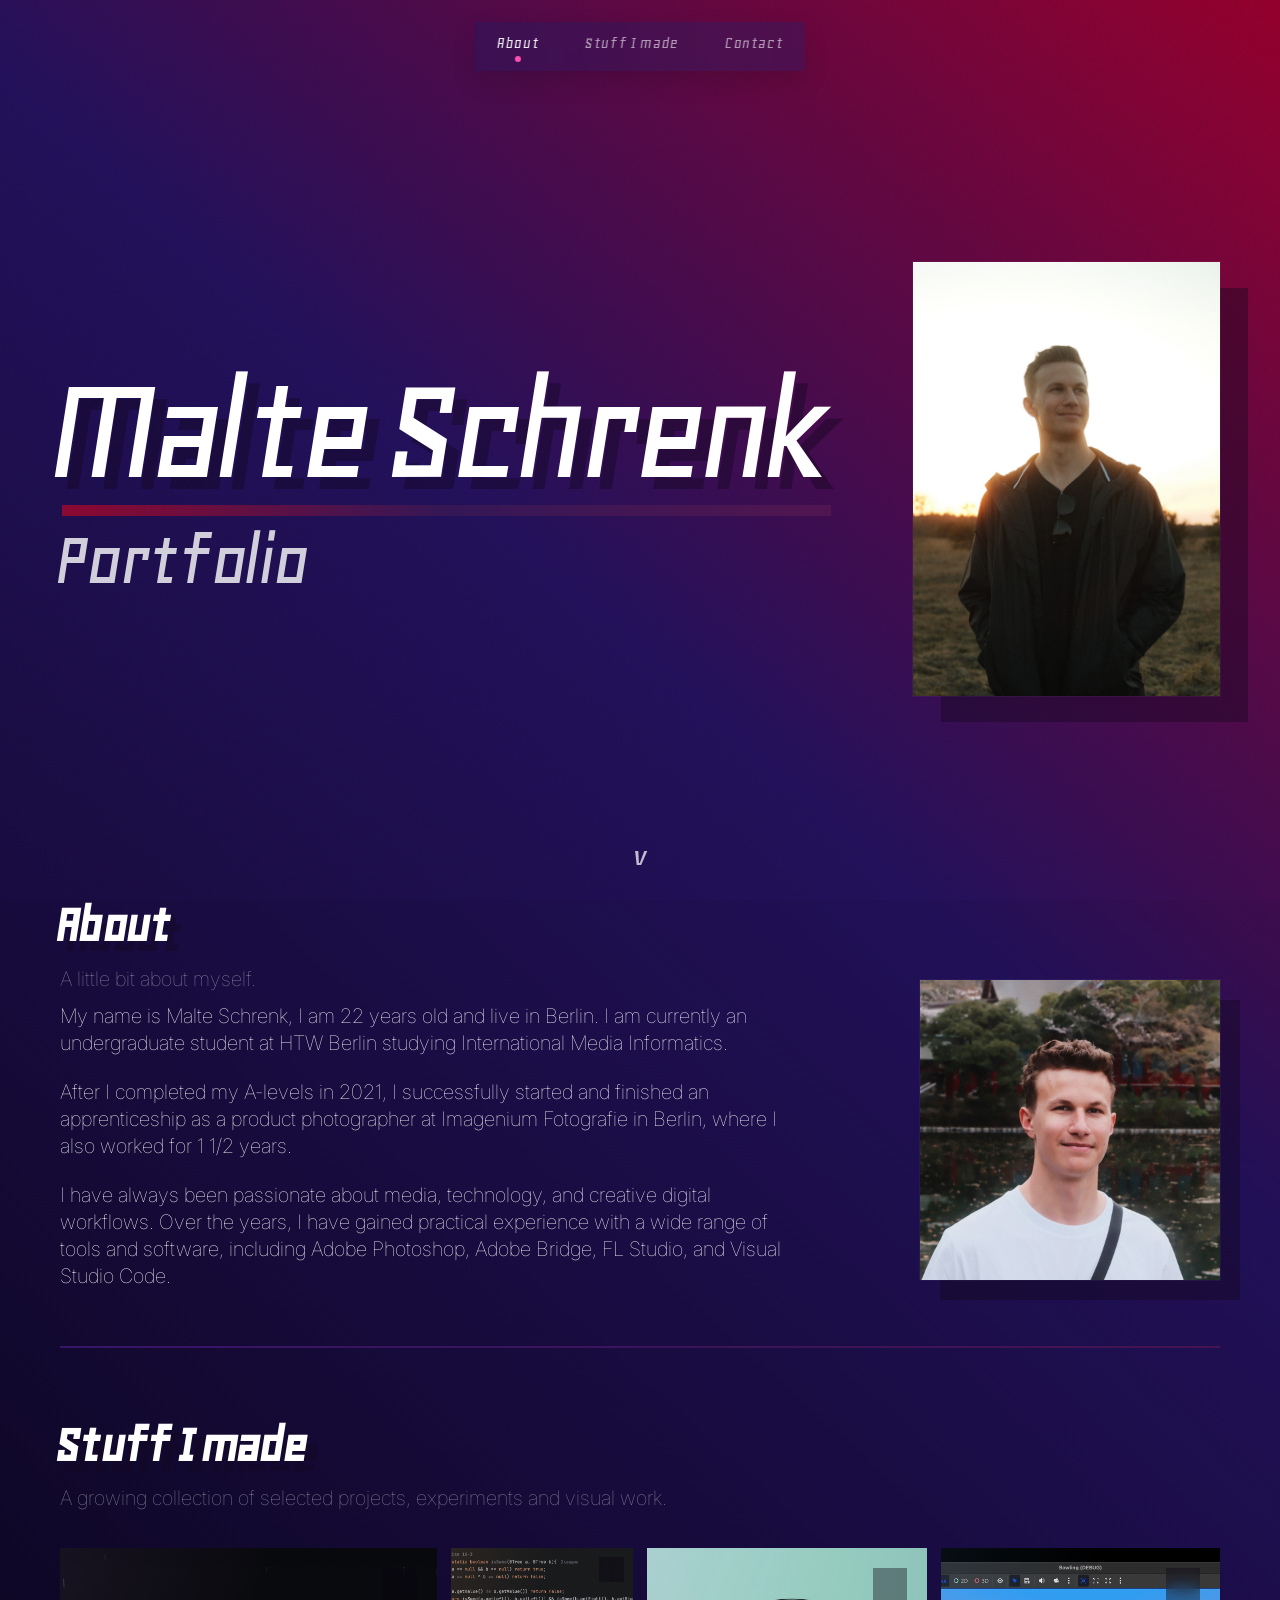
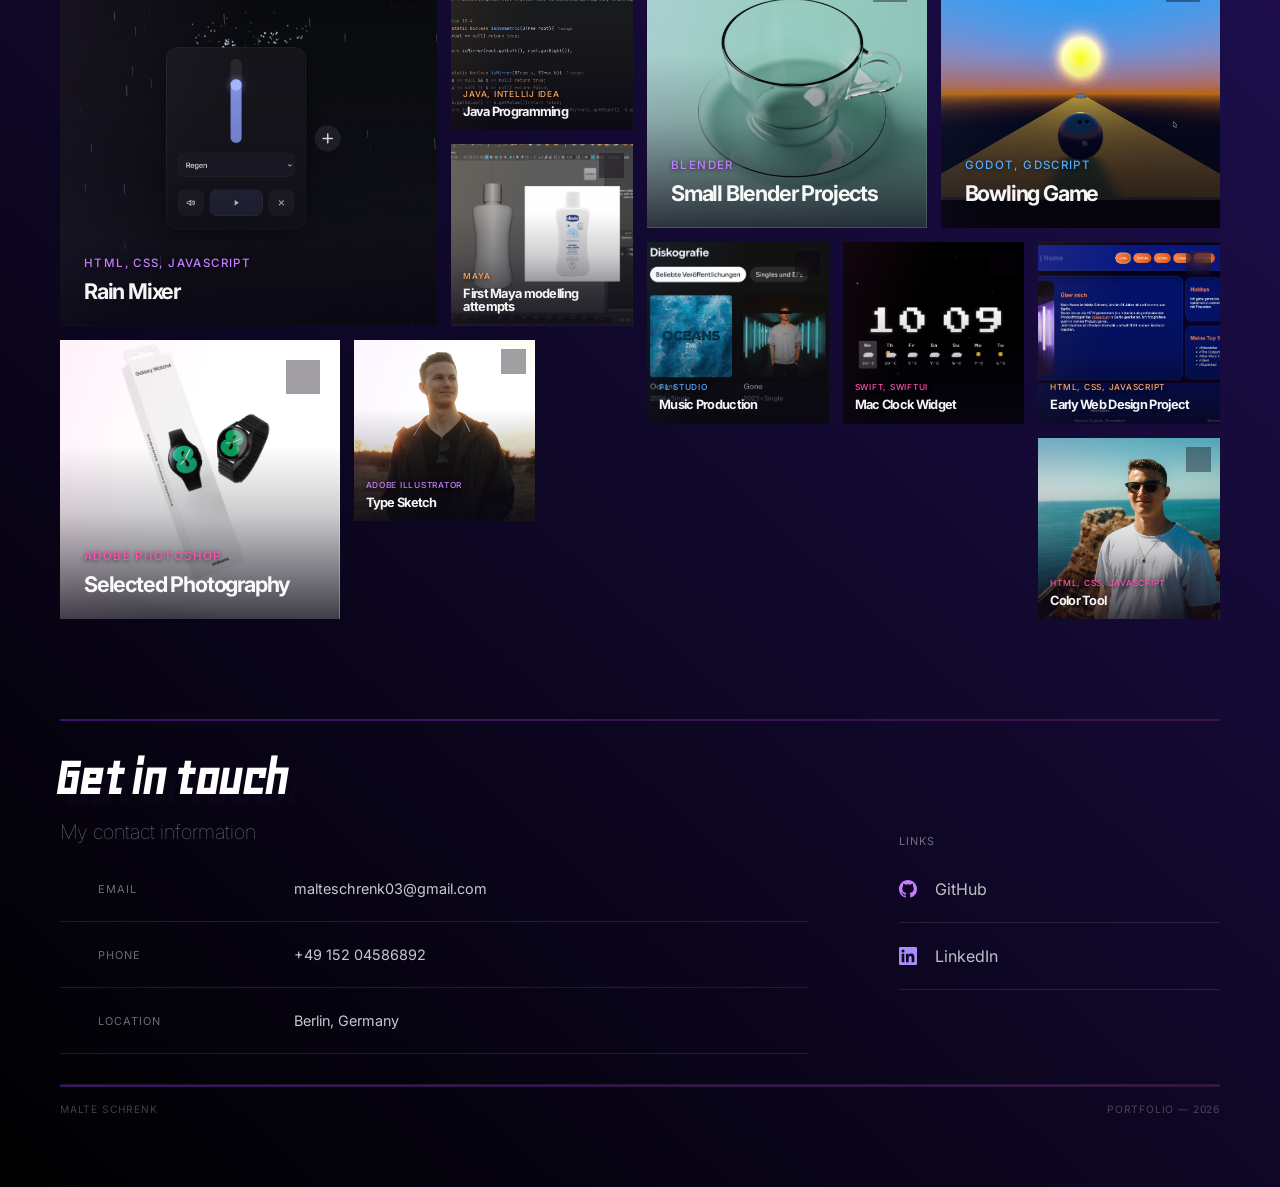
==== commit 6e6aa9d4: "removed decorative elements" ====
--- a/index.html
+++ b/index.html
@@ -79,19 +79,7 @@
                 use data-captions in the same order. Optional links use data-link
                 and data-link-label.
             -->
-            <div class="project-grid" aria-label="Selected projects">
-                <div class="background-decor" aria-hidden="true">
-                    <span></span>
-                    <span></span>
-                    <span></span>
-                    <span></span>
-                    <span></span>
-                    <span></span>
-                    <span></span>
-                    <span></span>
-                    <span></span>
-                    <span></span>
-                </div>
+            <div class="project-grid" aria-label="Selected projects"> 
 
                 <!--Rain Mixer-->
                 <article class="project-panel project-panel--violet" data-importance="featured" data-edge="left" tabindex="0" role="button" aria-haspopup="dialog"
--- a/portfoliostylesheet.css
+++ b/portfoliostylesheet.css
@@ -214,7 +214,7 @@
     letter-spacing: 0.04em;
 
     background: linear-gradient(90deg, #3718569f 0%, #521751b7 100%);
-    backdrop-filter: blur(2px);
+    backdrop-filter: blur(4px);
     transform: translateX(-50%);
     box-shadow: 0 10px 26px rgba(0,0,0,0.14);
 }
